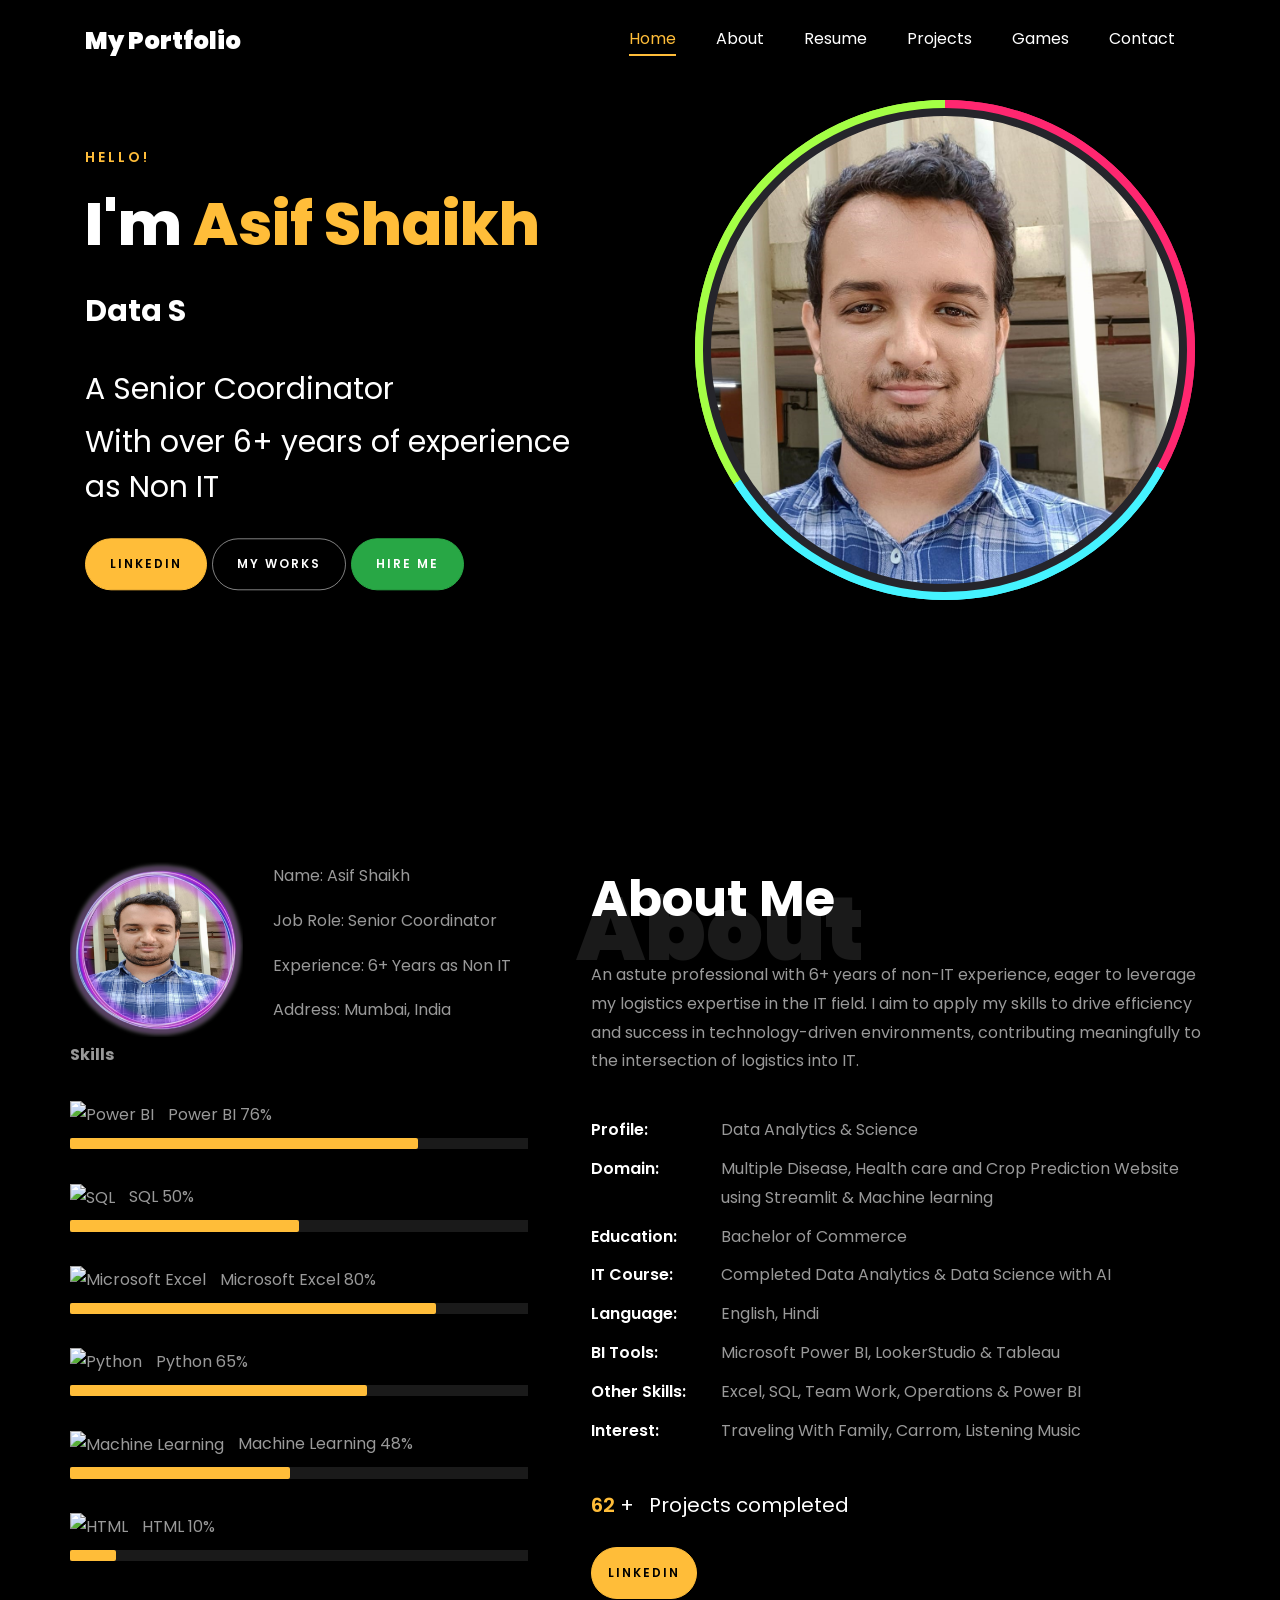
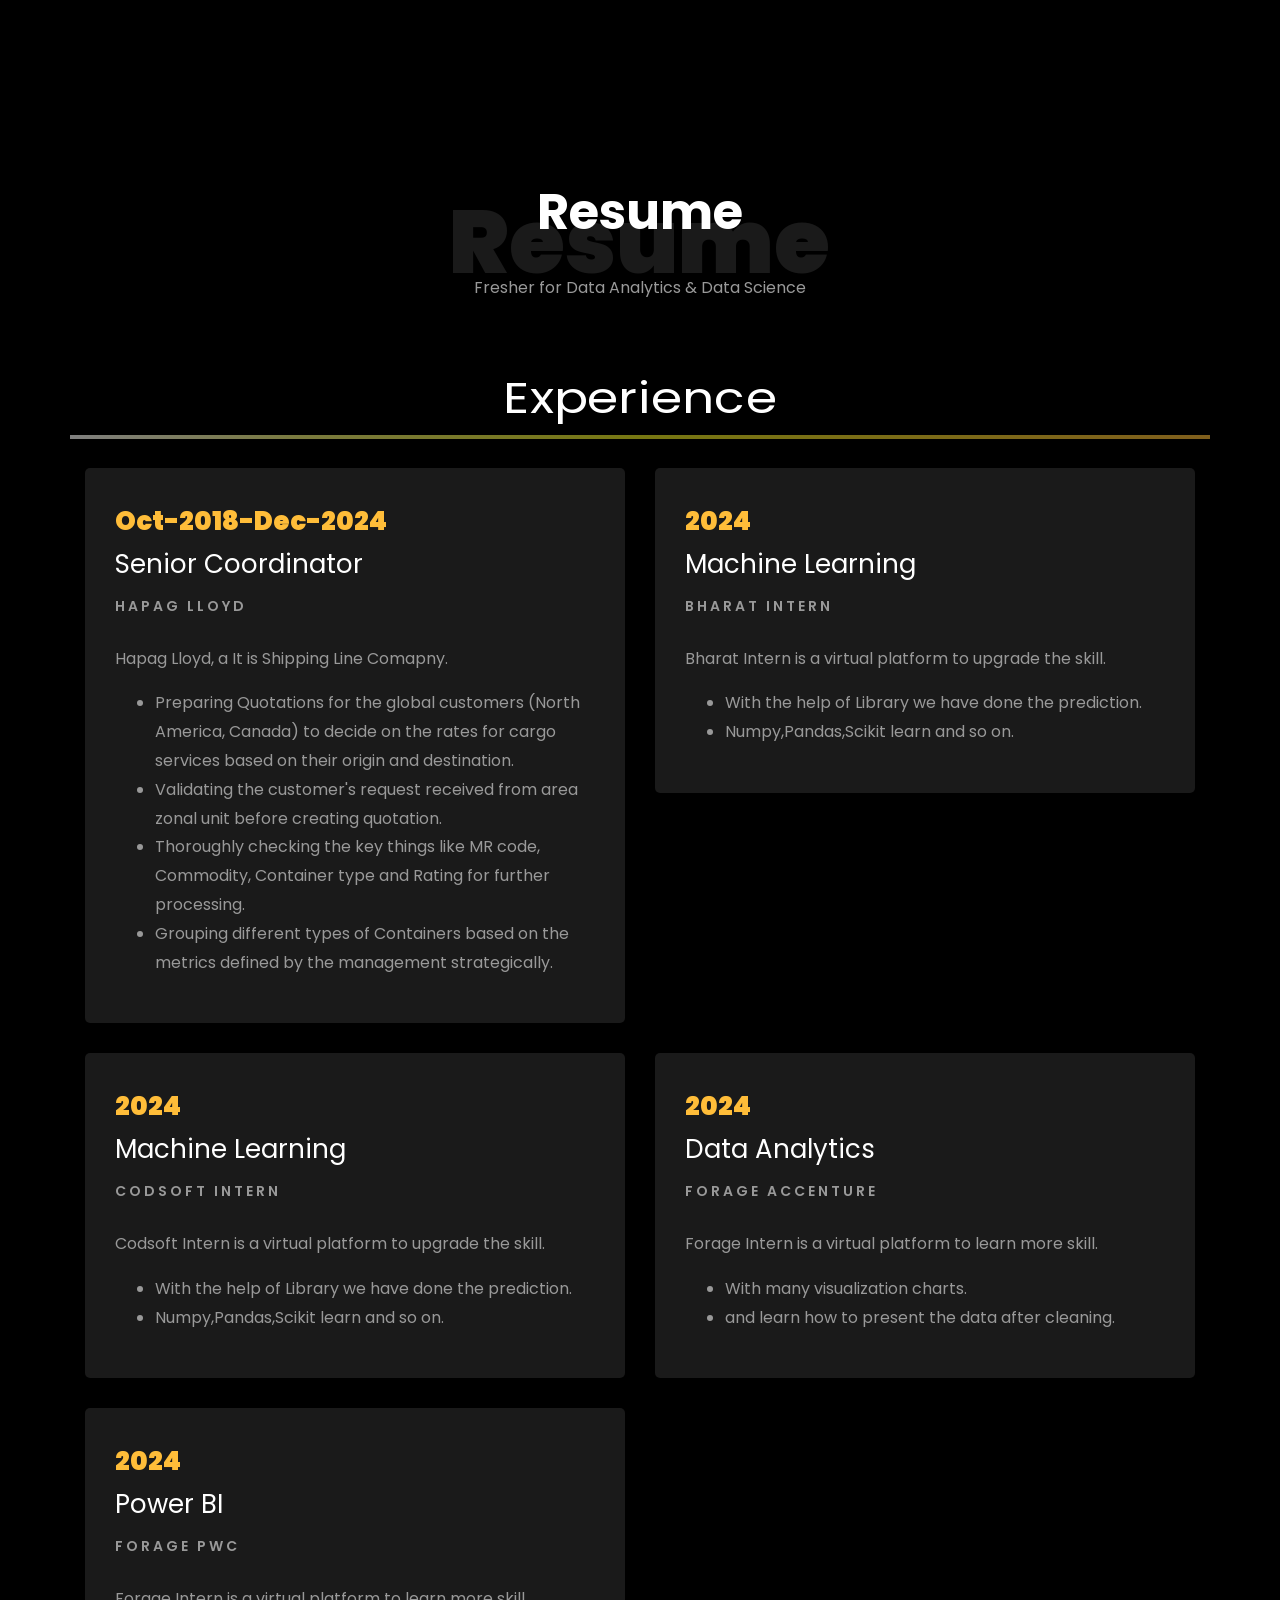
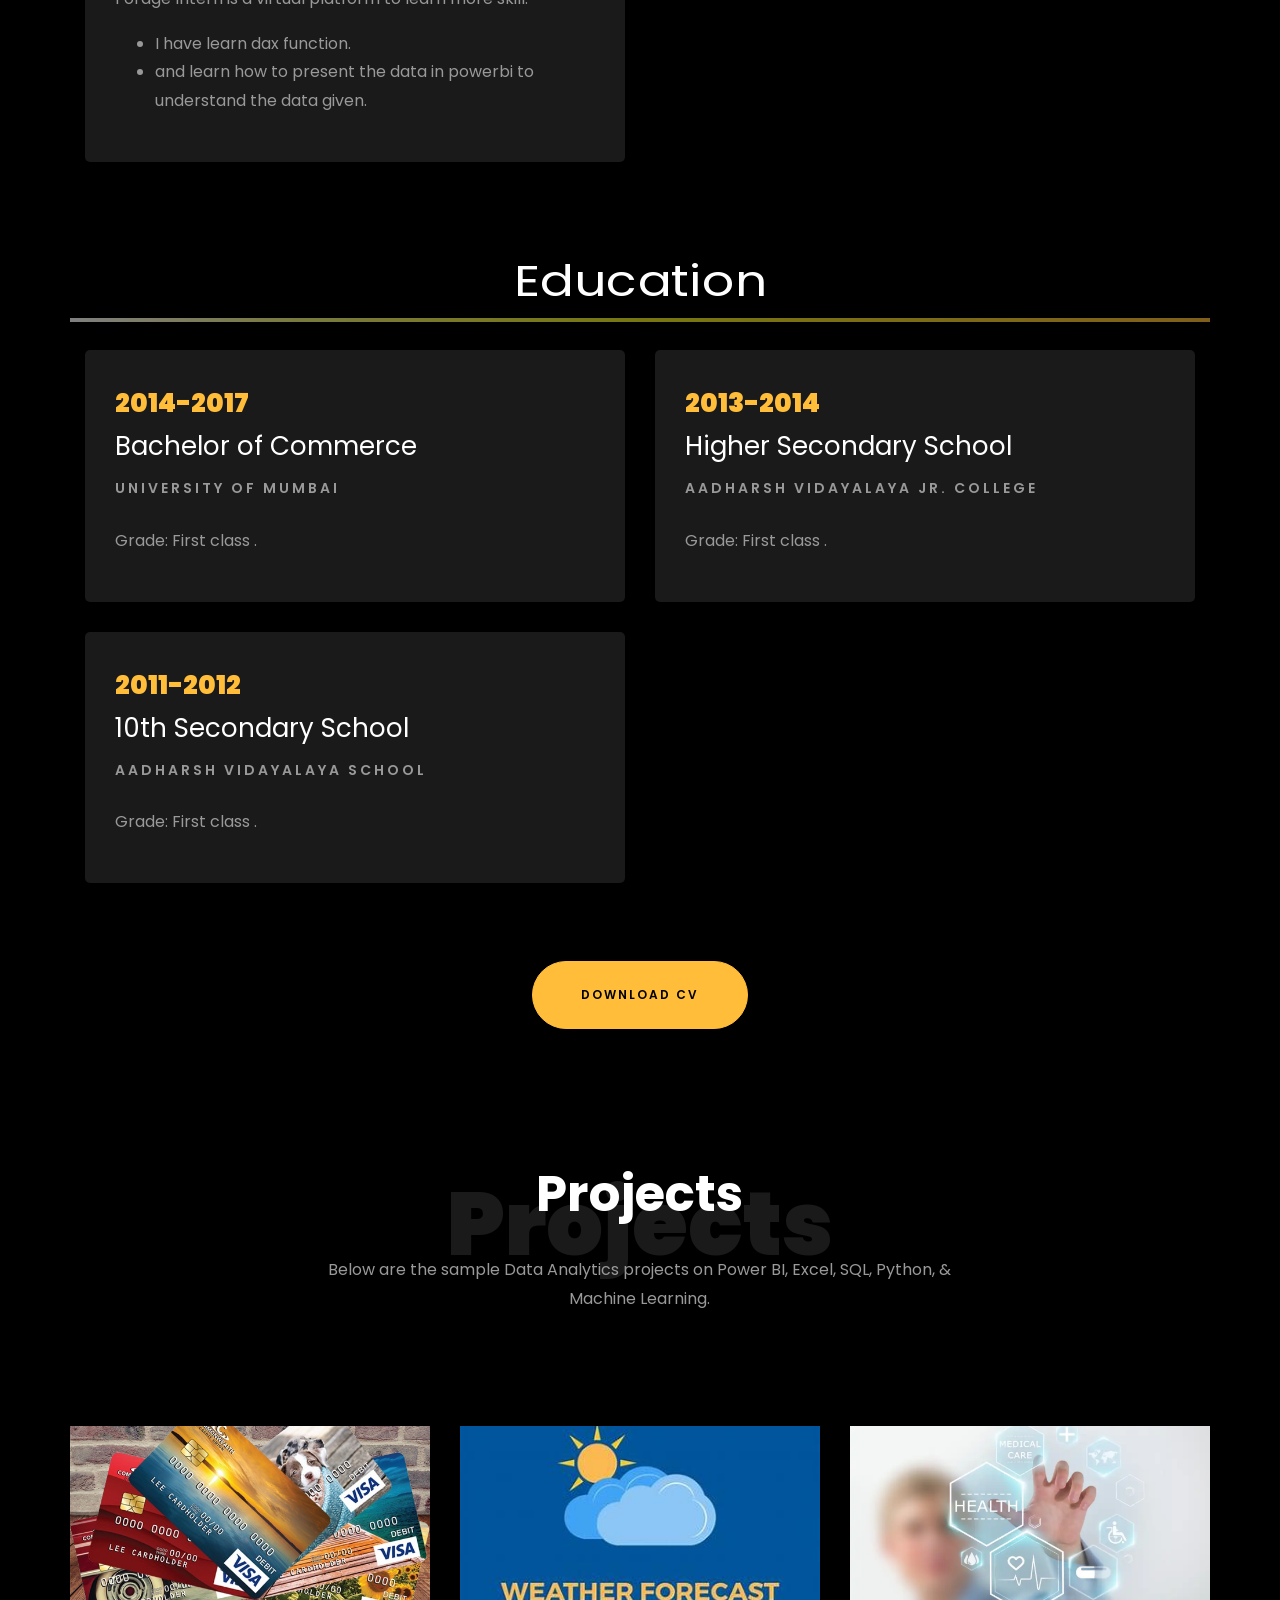
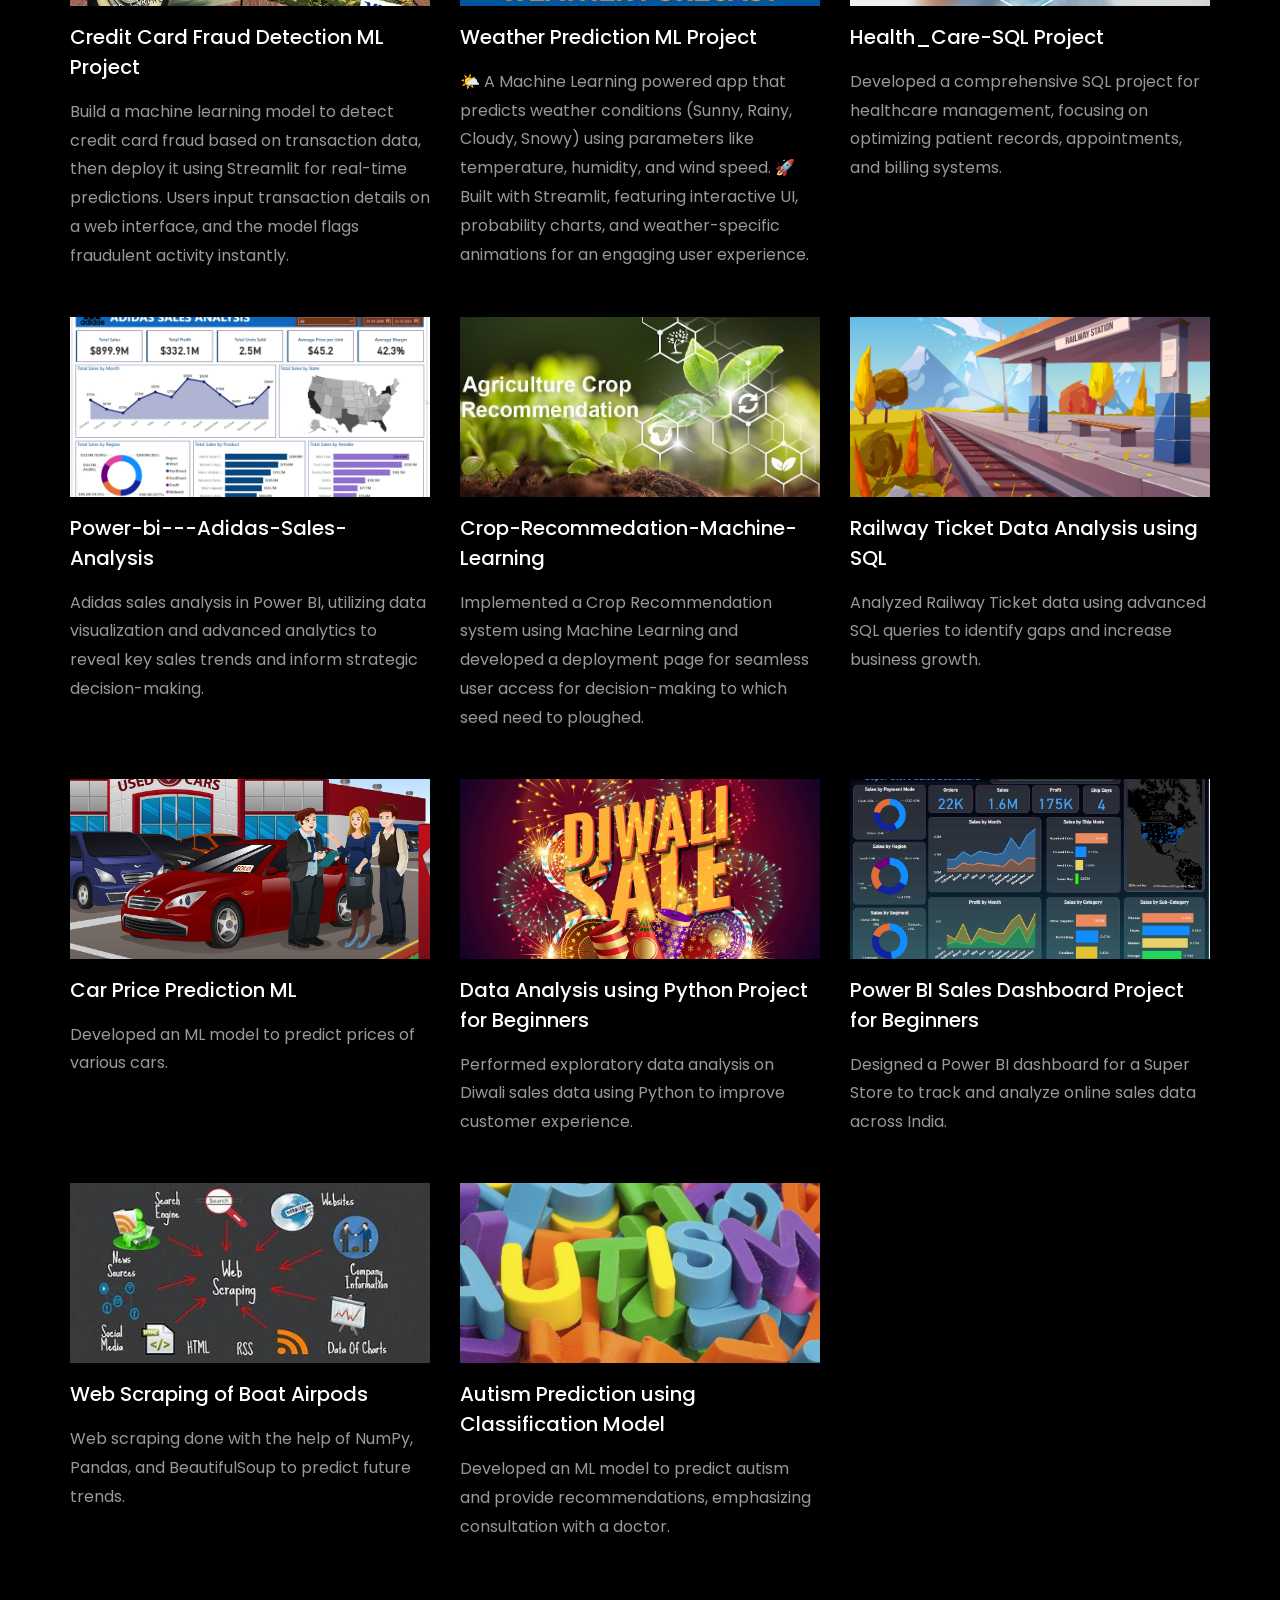
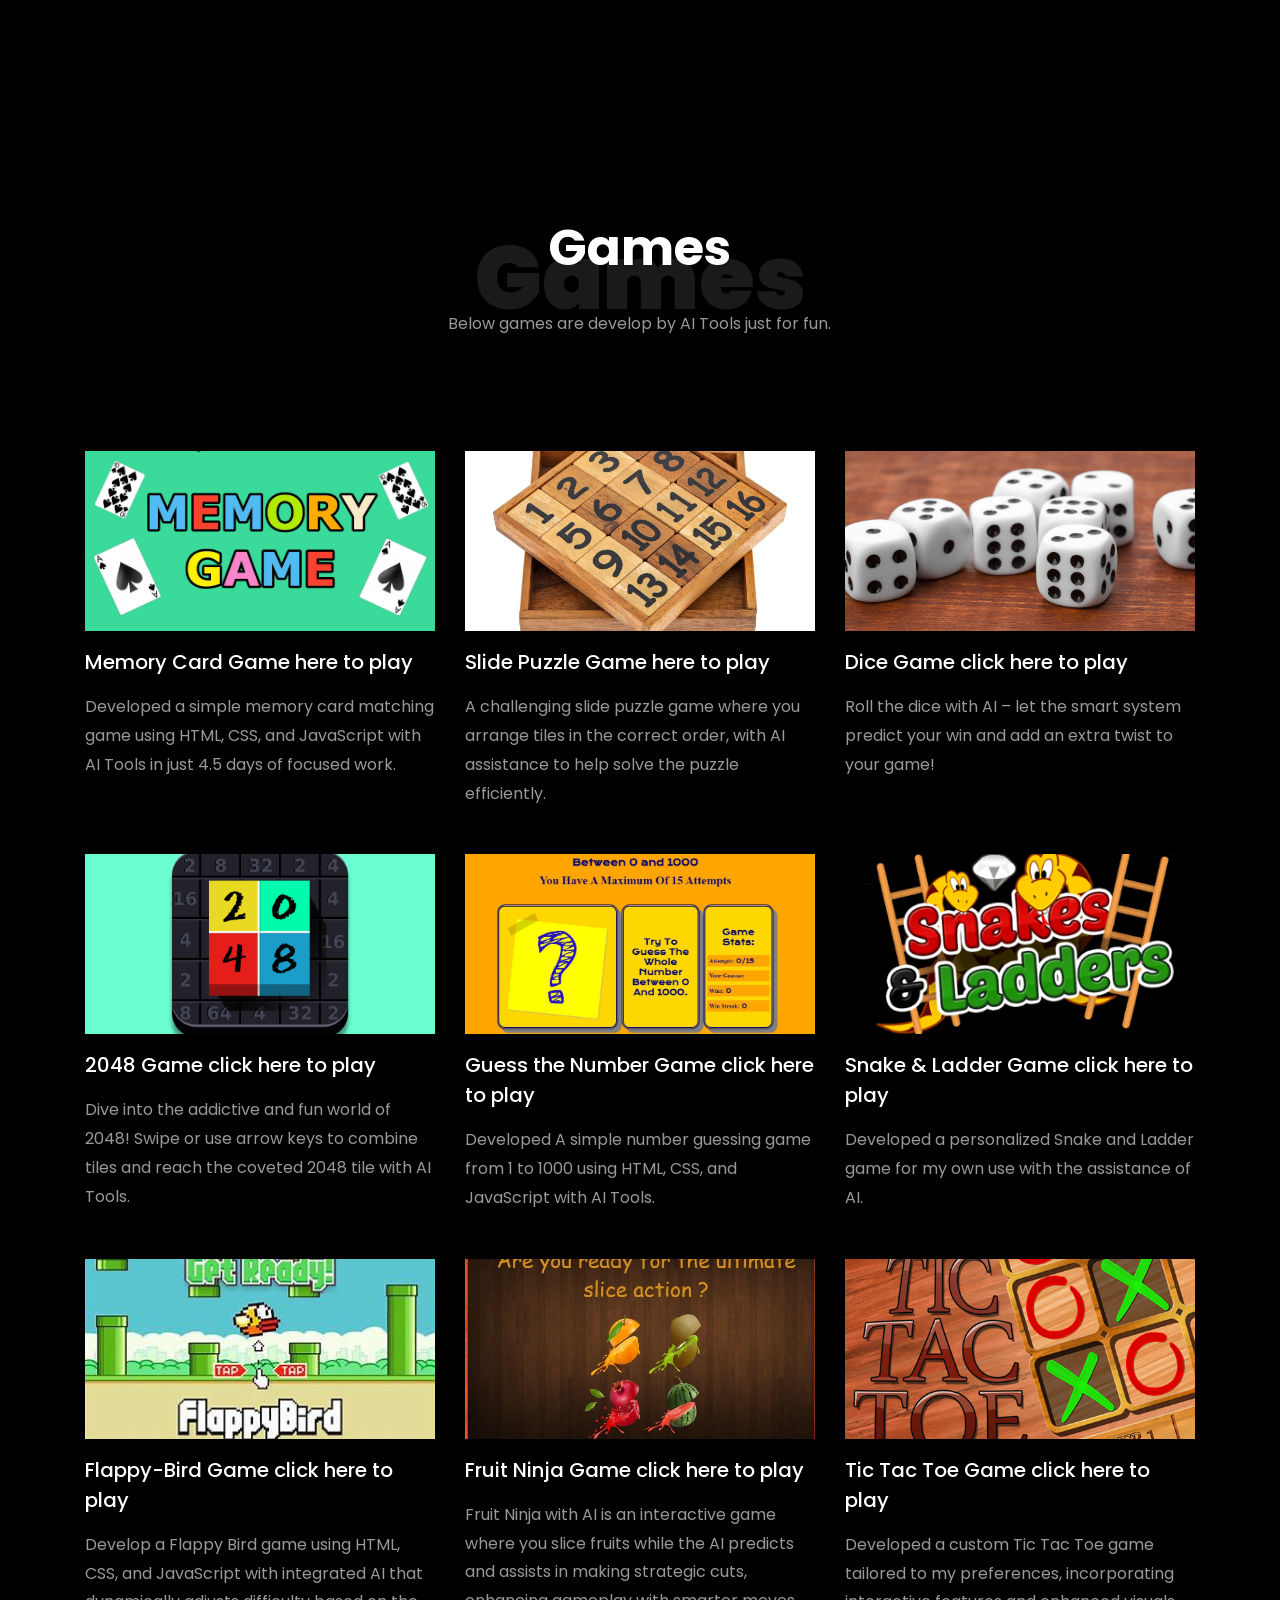
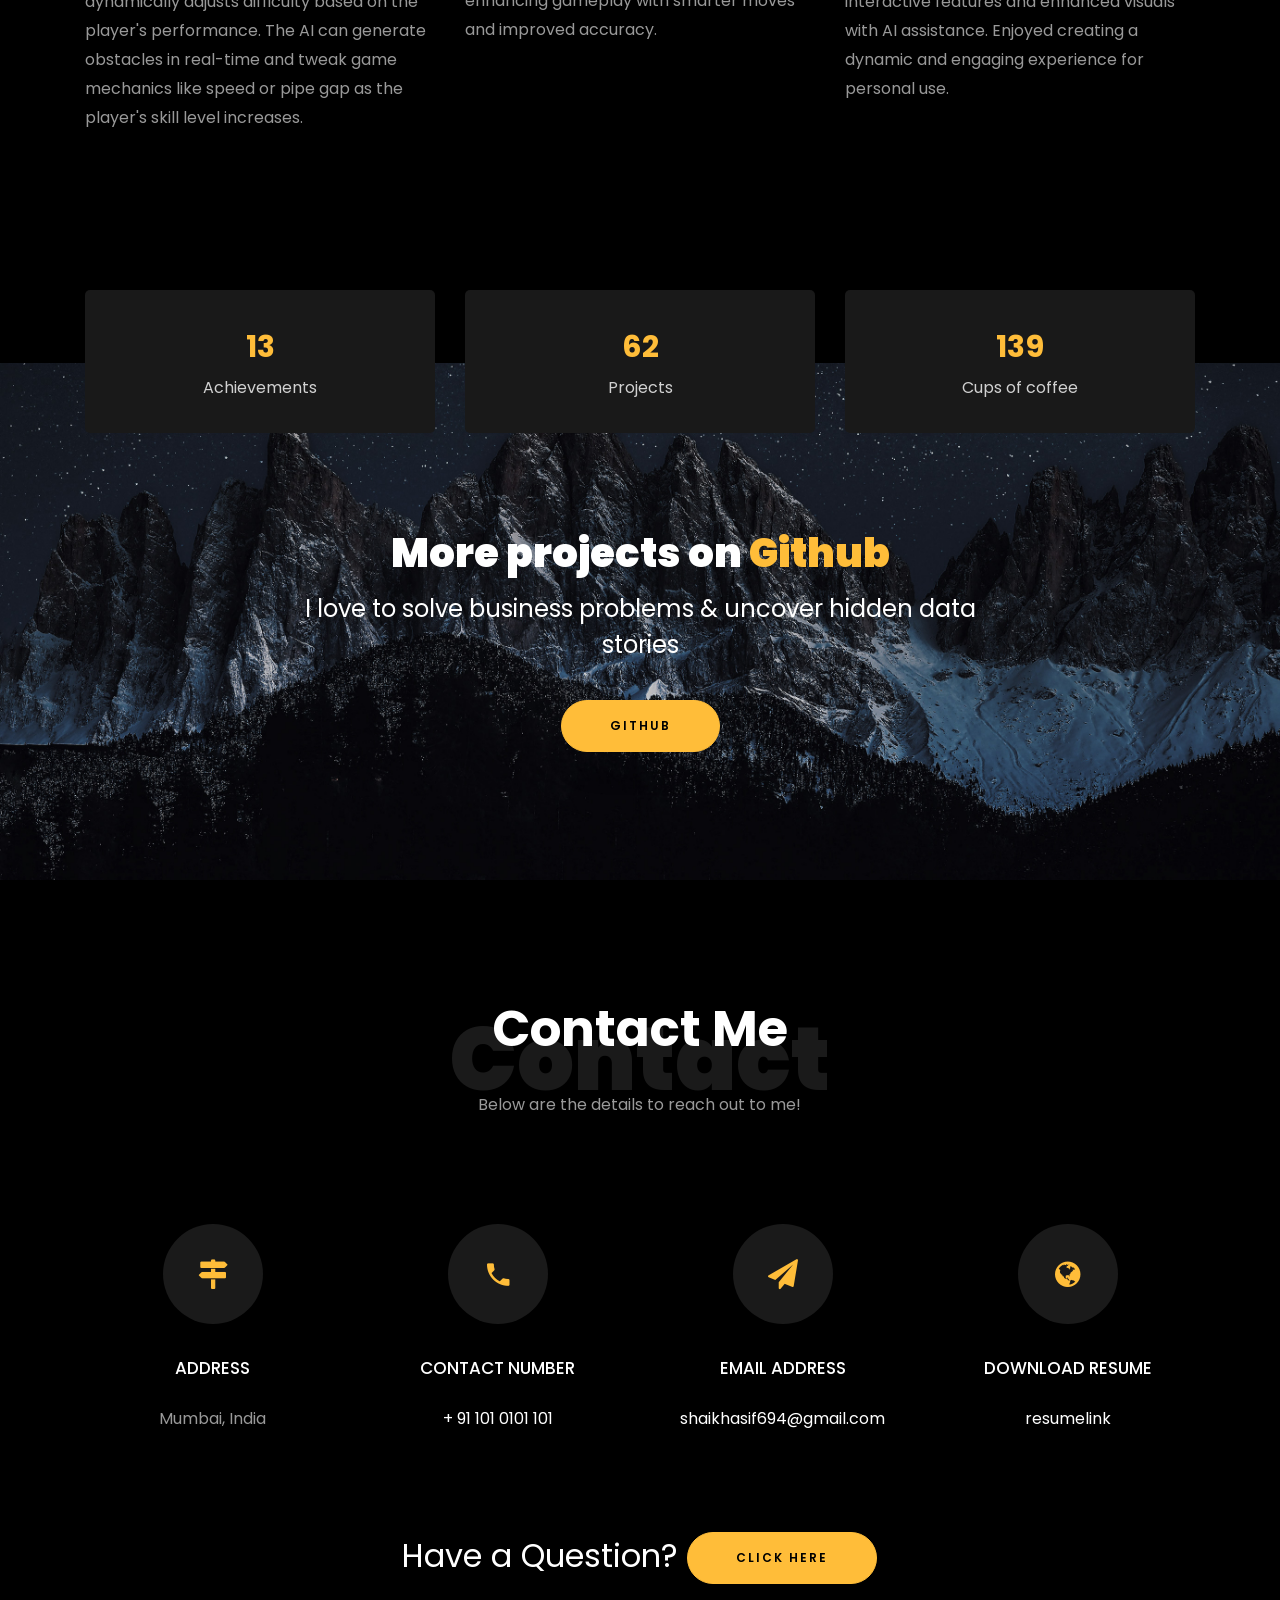
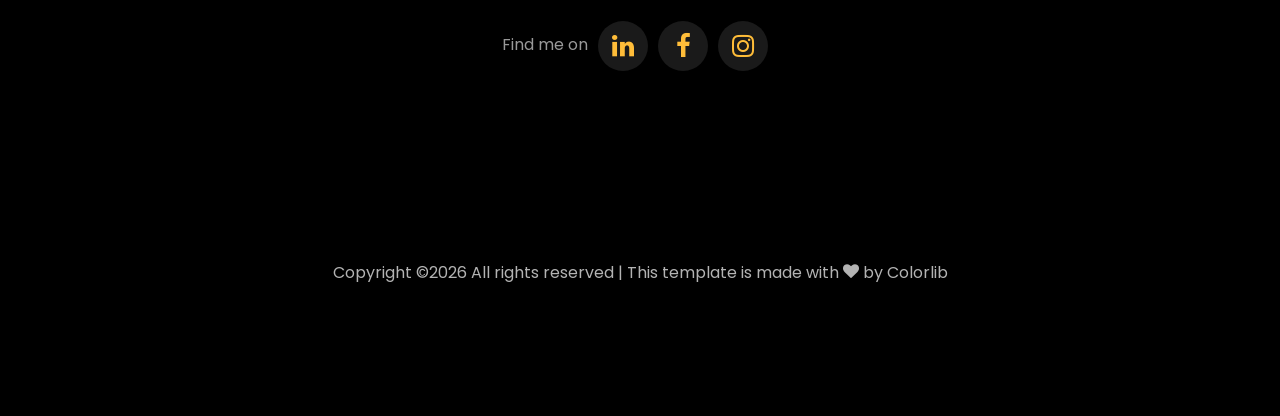
==== index.html @ 4035f8f9 "Update index.html" ====
<!DOCTYPE html>
<html lang="en">
  <head>
    <title>Asif Shaikh Portfolio</title>
    <meta charset="utf-8">
	<meta http-equiv="X-UA-Compatible" content="IE=edge">
    <meta name="viewport" content="width=device-width, initial-scale=1, shrink-to-fit=no">
    
    <link href="https://fonts.googleapis.com/css?family=Poppins:100,200,300,400,500,600,700,800,900" rel="stylesheet">

    <link rel="stylesheet" href="css/open-iconic-bootstrap.min.css">
    <link rel="stylesheet" href="css/animate.css">
    
    <link rel="stylesheet" href="css/owl.carousel.min.css">
    <link rel="stylesheet" href="css/owl.theme.default.min.css">
    <link rel="stylesheet" href="css/magnific-popup.css">

    <link rel="stylesheet" href="css/aos.css">

    <link rel="stylesheet" href="css/ionicons.min.css">
    
    <link rel="stylesheet" href="css/flaticon.css">
    <link rel="stylesheet" href="css/icomoon.css">
    <link rel="stylesheet" href="css/style.css">



<style>

/*======================================
//--//-->   ABOUT
======================================*/

.about-mf .box-shadow-full {
  padding-top: 4rem;
  padding-bottom: 4rem;
}

.about-mf .about-img {
  margin-bottom: 2rem;
}

.about-mf .about-img img {
  margin-left: 10px;
}


.skill-mf .progress {
  /* background-color: #cde1f8; */
  margin: .5rem 0 1.2rem 0;
  border-radius: 0;
  height: .7rem;
}

.skill-mf .progress .progress-bar {
  height: .7rem;
  background-color: #ffbd39;
}


/* Animation styles */
#typing-animation {
  position: relative;
  font-size: 30px;
  font-weight: bold;
  color: rgb(255, 255, 255);
  overflow: hidden;
  white-space: nowrap;
  animation: typing 3s steps(20, end) infinite;
}

#typing-animation:before {
  content: '';
  /* position: absolute; */
  top: 0;
  left: 0;
  width: 0;
  height: 100%;
  background-color: #ccc;
  animation: typing-cursor 0.5s ease-in-out infinite;
}


@keyframes typing {
  from {
    width: 0;
  }
  to {
    width: 100%;
  }
}

@keyframes typing-cursor {
  from {
    width: 5px;
  }
  to {
    width: 0;
  }
}

/* Adjust image size */
.one-third {
  height: 80px; /* Adjust this height as needed */
  background-size: contain;
  background-repeat: no-repeat;
  background-position: top center; /* Position the image towards the top center */
}

/* project image zoom effect */

.zoom-effect {
  overflow: hidden;
  transition: transform 0.3s ease-out;
}

.zoom-effect:hover {
  transform: scale(1.1);
}

.btn-secondary {
  background-color: #f39c12; /* Example color */
  color: #fff;
  border: 1px solid #e67e22; /* Example border color */
}

.btn-secondary:hover {
  background-color: #e67e22;
  color: #fff;
  border-color: #d35400;
}
.skill-item {
    display: flex;
    align-items: center;
    margin-bottom: 15px;
}

.skill-logo {
    width: 40px; /* Adjust size as needed */
    height: auto;
    margin-right: 10px; /* Space between logo and text */
}
.boxes {
    position: relative;
    width: 500px;
    height: 500px;
    background: repeating-conic-gradient(
        from var(--a),
        #ff2770 0%,   /* Neon Pink */
        #ff2770 33%,
        #45f3ff 33%,  /* Neon Blue */
        #45f3ff 66%,
        #a4ff45 66%,  /* Neon Green */
        #a4ff45 100%
    );
    animation: animate 4s linear infinite, glow 2s ease-in-out infinite alternate;
    border-radius: 50%; /* Make it circular */
    transition: transform 0.3s;
    margin-bottom: 100px; /* You can reduce this value */
    transform: translateY(-50px); /* Adjust the vertical position */
}

@keyframes animate {
    0% {
        --a: 0deg;
    }
    100% {
        --a: 360deg;
    }
}
  
@keyframes glow {
    0% {
        box-shadow: 0 0 60px #ff2770, /* Larger Neon Pink glow */
                    0 0 80px #45f3ff, /* Larger Neon Blue glow */
                    0 0 100px #ff45f0; /* Larger Neon Green glow */
    }
    100% {
        box-shadow: 0 0 80px #ff2770, /* Even Larger Neon Pink glow */
                    0 0 100px #45f3ff, /* Even Larger Neon Blue glow */
                    0 0 120px #f345ff; /* Even Larger Neon Green glow */
    }
}
@property --a {
    syntax: '<angle>';
    inherits: false;
    initial-value: 0deg;
}

@property --b {
    syntax: '<length>';
    inherits: false;
    initial-value: 10px;
}


.boxes:hover {
    transform: scale(1.05); /* Slightly scale up on hover */
    box-shadow: 0 0 120px #ff2770, /* Glowing stronger on hover */
                0 0 140px #45f3ff,
                0 0 160px #a4ff45;
}

.boxes::before {
    content: '';
    position: absolute;
    width: 100%;
    height: 100%;
    background: repeating-conic-gradient(
        from var(--a),
        #ff2770 0%,   /* Neon Pink */
        #ff2770 33%,
        #45f3ff 33%,  /* Neon Blue */
        #45f3ff 66%,
        #a4ff45 66%,  /* Neon Green */
        #a4ff45 100%
    );
    animation: animate 4s linear infinite;
    animation-delay: -1s;
    border-radius: 50%; /* Make it circular */
}
  
.boxes::after {
    content: '';
    position: absolute;
    inset: 8px;
    background: #2d2d39;
    border-radius: 50%; /* Make it circular */
    border: 8px solid #25252b;

    /* Adding the image */
    background-image: url('images/my1.jpg');
    background-size: cover; /* Ensures the image covers the entire area */
    background-position: center; /* Center the image */
    
    /* Adding an inner glow */
    box-shadow: inset 0 0 30px #ff2770, Neon Pink inner glow
                inset 0 0 40px #45f3ff, /* Neon Blue inner glow */
                inset 0 0 50px #a4ff45; /* Neon Green inner glow */
}



</style>


  </head>
  <body data-spy="scroll" data-target=".site-navbar-target" data-offset="300">
	  
	  
    <nav class="navbar navbar-expand-lg navbar-dark ftco_navbar ftco-navbar-light site-navbar-target" id="ftco-navbar">
	    <div class="container">
	      <a class="navbar-brand" href="index.html">My Portfolio</a>
	      <button class="navbar-toggler js-fh5co-nav-toggle fh5co-nav-toggle" type="button" data-toggle="collapse" data-target="#ftco-nav" aria-controls="ftco-nav" aria-expanded="false" aria-label="Toggle navigation">
	        <span class="oi oi-menu"></span> Menu
	      </button>

	      <div class="collapse navbar-collapse" id="ftco-nav">
	        <ul class="navbar-nav nav ml-auto">
	          <li class="nav-item"><a href="#home-section" class="nav-link"><span>Home</span></a></li>
	          <li class="nav-item"><a href="#about-section" class="nav-link"><span>About</span></a></li>
	          <li class="nav-item"><a href="#resume-section" class="nav-link"><span>Resume</span></a></li>
	          <li class="nav-item"><a href="#project-section" class="nav-link"><span>Projects</span></a></li>
			  <li class="nav-item"><a href="#games-section" class="nav-link"><span>Games</span></a></li>
	          <li class="nav-item"><a href="#contact-section" class="nav-link"><span>Contact</span></a></li>
	        </ul>
	      </div>
	    </div>
	  </nav>
	  <section id="home-section" class="hero">
		  <div class="home-slider  owl-carousel">
	       <div class="slider-item ">
	      	<div class="overlay"></div>
	         <div class="container">
	          <div class="row d-md-flex no-gutters slider-text align-items-end justify-content-end" data-scrollax-parent="true">
				<div class="boxes"></div>
	          	<!-- <div class="one-third js-fullheight order-md-last img" style="background-image:url(images/Picture31.png);">
	          	 <div class="overlay"></div>
	          	</div> -->
		          <div class="one-forth d-flex  align-items-center ftco-animate" data-scrollax=" properties: { translateY: '80%' }">
		          	<div class="text">
		          		<span class="subheading">Hello!</span>
			            <h1 class="mb-4 mt-3">I'm <span>Asif Shaikh</span></h1>

						<!-- Element to contain animated typing -->
						<span id="typing-animation"></span>

						<script>

						// Initialize the typing animation
						const typingAnimationElement = document.getElementById('typing-animation');

						// Create an array of typing text
						const typingTexts = [
						'Fresher ',
						'Data Analytics  ',
						'Data Science   ',
						];

						// Create a function to display the typing animation for a given text
						function playTypingAnimation(text) {
						// Loop through each character and add it to the element
						for (let i = 0; i < text.length; i++) {
							setTimeout(() => {
							typingAnimationElement.textContent += text[i];
							}, i * 200); // Increase the delay to slow down the typing animation
						}

						// Once the animation is complete, reset the text and start over
						setTimeout(() => {
							typingAnimationElement.textContent = '';
							playTypingAnimation(typingTexts[(typingTexts.indexOf(text) + 1) % typingTexts.length]);
						}, text.length * 200);
						}

						// Start the typing animation loop
						playTypingAnimation(typingTexts[0]);

						</script>

						<br>
						<br>
			            <h2>A Senior Coordinator</h2>
						<h2 class="d-flex" style="margin-bottom: 0">With over 6+ years of experience as Non IT</h2>
						<br>
			            <p><a href="https://www.linkedin.com/in/asif-shaikh1301/" class="btn btn-primary py-3 px-4">linkedin</a> 
							<a href="https://github.com/AAS786" class="btn btn-white btn-outline-white py-3 px-4">My works</a>
							<a href="#" class="btn btn-success py-3 px-4" onclick="toggleContactInfo()">Hire Me</a></p>
		            </div>
		          </div>
	        	</div>
	        </div>
	      </div>
		</div>
    </section>

    <section class="ftco-about img ftco-section ftco-no-pb" id="about-section">
    	<div class="container">
			<div class="row">
				<div class="row d-flex align-items-stretch">
				<!-- <div class="row d-flex"> -->
					<div class="col-md-6 col-lg-5 d-flex">
						<div class="img-about img d-flex align-items-stretch">
							<div class="overlay">
								<div class="row">
									<div class="col-sm-6 col-md-5">
									  <div class="about-img">
										<img src="images/Picture313.png" class="img-fluid rounded b-shadow-a" alt="">
									  </div>
									</div>
									<!-- Details next to profile image -->
									<div class="col-sm-6 col-md-7">
									  <div class="about-info">
										<p><span class="title-s">Name: </span> <span>Asif Shaikh</span></p>
										<p><span class="title-s">Job Role: </span> <span>Senior Coordinator</span></p>
										<p><span class="title-s">Experience: </span> <span>6+ Years as Non IT </span></p>
										<p><span class="title-s">Address: </span> <span>Mumbai, India</span></p>
									  </div>
									</div>
								  </div>

								<div class="skill-mf">
									<p class="title-s"><b>Skills</b></p>
									<div class="skill-item"></div>
									<img src="https://i.postimg.cc/wBtSynZj/icons8-power-bi-96.png" alt="Power BI" class="skill-logo" />
									<span>Power BI</span> <span class="pull-right">76%</span>
									<div class="progress">
										<div class="progress-bar" role="progressbar" style="width: 76%;" aria-valuenow="95" aria-valuemin="0"
											aria-valuemax="100"></div>
									</div>
									
									<div class="skill-item"></div>
									<img src="https://i.postimg.cc/8P48qRLN/icons8-mysql-96.png" alt="SQL" class="skill-logo" />
									<span>SQL</span> <span class="pull-right">50%</span>
									<div class="progress">
										<div class="progress-bar" role="progressbar" style="width: 50%" aria-valuenow="85" aria-valuemin="0"
											aria-valuemax="100"></div>
									</div>
									
									<div class="skill-item"></div>
									<img src="https://i.postimg.cc/vZ2JmGPK/icons8-excel-96.png" alt="Microsoft Excel" class="skill-logo" />
									<span>Microsoft Excel</span> <span class="pull-right">80%</span>
									<div class="progress">
										<div class="progress-bar" role="progressbar" style="width: 80%" aria-valuenow="90" aria-valuemin="0"
											aria-valuemax="100"></div>
									</div>
									<div class="skill-item"></div>
									<img src="https://i.postimg.cc/HnCDC3Ss/icons8-python-96.png" alt="Python" class="skill-logo" />
									<span>Python </span> <span class="pull-right">65%</span>
									<div class="progress">
										<div class="progress-bar" role="progressbar" style="width: 65%" aria-valuenow="85" aria-valuemin="0"
											aria-valuemax="100"></div>
									</div>
									<div class="skill-item"></div>
									<img src="https://i.postimg.cc/2S5pm1xv/icons8-machine-learning-96.png" alt="Machine Learning" class="skill-logo" />
									<span>Machine Learning</span> <span class="pull-right">48%</span>
									<div class="progress">
										<div class="progress-bar" role="progressbar" style="width: 48%" aria-valuenow="80" aria-valuemin="0"
											aria-valuemax="100"></div>
									</div>
									<div class="skill-item"></div>
									<img src="https://i.postimg.cc/hjT6MTSF/icons8-html-96.png" alt="HTML" class="skill-logo" />
									<span>HTML</span> <span class="pull-right">10%</span>
									<div class="progress">
										<div class="progress-bar" role="progressbar" style="width: 10%" aria-valuenow="80" aria-valuemin="0"
											aria-valuemax="100"></div>
									</div>
								</div>
							</div>
						</div>
					</div>
					
					<div class="col-md-6 col-lg-7 pl-lg-5 pb-5">
						<div class="row justify-content-start pb-3">
							<div class="col-md-12 heading-section ftco-animate">
								
								<h1 class="big">About</h1>
								<h2 class="mb-4">About Me</h2>
								
								<p>An astute professional with 6+ years of non-IT experience, 
                  eager to leverage my logistics expertise in the IT field. 
                  I aim to apply my skills to drive efficiency and success in technology-driven environments, 
                  contributing meaningfully to the intersection of logistics into IT.</p>
								<ul class="about-info mt-4 px-md-0 px-2">
									<li class="d-flex"><span>Profile:</span> <span>Data Analytics &amp; Science </span></li>
									<li class="d-flex"><span>Domain:</span> <span>Multiple Disease, Health care and Crop Prediction Website using Streamlit &amp; Machine learning</span></li>
									<li class="d-flex"><span>Education:</span> <span>Bachelor of Commerce</span></li>
									<li class="d-flex"><span>IT Course:</span> <span> Completed Data Analytics & Data Science with AI </span></li>
									<li class="d-flex"><span>Language:</span> <span>English, Hindi</span></li>
									<li class="d-flex"><span>BI Tools:</span> <span>Microsoft Power BI, LookerStudio &amp; Tableau</span></li>
									<li class="d-flex"><span>Other Skills:</span> <span>  Excel, SQL, Team Work, Operations &amp; Power BI </span></li>
									<li class="d-flex"><span>Interest:</span> <span>Traveling With Family, Carrom, Listening Music</span></li>
									
								</ul>
							</div>
						</div>


						<div class="counter-wrap ftco-animate d-flex mt-md-3">
							<div class="text">
								<p class="mb-4">
									<span class="number" data-number="90">0</span> <span>+</span>
									<span>&nbsp; Projects completed</span>
								</p>
								<p><a href="https://www.linkedin.com/in/asif-shaikh1301/" class="btn btn-primary py-3 px-3">LinkedIn</a></p>
							</div>
						</div>
					</div>
				</div>
			</div>
		</div>
    </section>

    <section class="ftco-section ftco-no-pb" id="resume-section">
    	<div class="container">
    		<div class="row justify-content-center pb-5">
          <div class="col-md-10 heading-section text-center ftco-animate">
          	<h1 class="big big-2">Resume</h1>
            <h2 class="mb-4">Resume</h2>
            <p>Fresher for Data Analytics & Data Science </p>
          </div>
        </div>

		<div class="row">
			<h1 class="big-4">Experience</h1>
			<div class="underline"></div>
		</div>
		<br>
		
		<div class="row">
				<div class="col-md-6">
					<div class="resume-wrap ftco-animate">
						<span class="date">Oct-2018-Dec-2024</span>
						<h2>Senior Coordinator </h2>
						<span class="position">Hapag lloyd</span>
						<p class="mt-4">Hapag Lloyd, a It is Shipping Line Comapny. 
							<ul>
								<li>Preparing Quotations for the global customers (North  America, Canada) to decide on
									the rates for cargo services  based on their origin and destination.</li>
								<li>Validating the customer's request received from area zonal  unit before creating
									quotation.  </li>
								<li>Thoroughly checking the key things like MR code,  Commodity, Container type and
									Rating for further  processing.</li>
								<li>Grouping different types of Containers based on the metrics  defined by the
									management strategically.</li>
							</ul>
						</p>
					</div>

				</div>

				<div class="col-md-6">
					<div class="resume-wrap ftco-animate">
						<span class="date">2024</span>
						<h2>Machine Learning</h2>
						<span class="position">Bharat Intern</span>
						<p class="mt-4">Bharat Intern is a virtual platform to upgrade the skill. 
							<ul>
								<li>With the help of Library we have done the prediction.</li>
								<li>Numpy,Pandas,Scikit learn and so on.</li>
								
							</ul>
						</p>
					</div>

				</div>

				<div class="col-md-6">
					<div class="resume-wrap ftco-animate">
						<span class="date">2024</span>
						<h2>Machine Learning</h2>
						<span class="position">Codsoft Intern</span>
						<p class="mt-4">Codsoft Intern is a virtual platform to upgrade the skill. 
							<ul>
								<li>With the help of Library we have done the prediction.</li>
								<li>Numpy,Pandas,Scikit learn and so on.</li>
								
							</ul>
						</p>
					</div>

				</div>

				<div class="col-md-6">
					<div class="resume-wrap ftco-animate">
						<span class="date">2024</span>
						<h2>Data Analytics</h2>
						<span class="position">Forage Accenture</span>
						<p class="mt-4">Forage Intern is a virtual platform to learn more skill. 
							<ul>
								<li>With many visualization charts.</li>
								<li>and learn how to present the data after cleaning.</li>
								
							</ul>
						</p>
					</div>

				</div>

				<div class="col-md-6">
					<div class="resume-wrap ftco-animate">
						<span class="date">2024</span>
						<h2>Power BI</h2>
						<span class="position">Forage PWC</span>
						<p class="mt-4">Forage Intern is a virtual platform to learn more skill. 
							<ul>
								<li>I have learn dax function.</li>
								<li>and learn how to present the data in powerbi to understand the data given.</li>
								
							</ul>
						</p>
					</div>

				</div>
			</div>

		<br>
		<br>

		<div class="row">
			<h1 class="big-4">Education</h1>
			<div class="underline"></div>
		</div>
		<br>
		
			<div class="row">
    			<div class="col-md-6">
    				<div class="resume-wrap ftco-animate">
    					<span class="date">2014-2017</span>
    					<h2>Bachelor of Commerce</h2>
    					<span class="position">University of Mumbai</span>
    					<p class="mt-4">Grade: First class .</p>
    				</div>
    			</div>

    			<div class="col-md-6">
    				<div class="resume-wrap ftco-animate">
    					<span class="date">2013-2014</span>
    					<h2>Higher Secondary School</h2>
    					<span class="position">Aadharsh Vidayalaya Jr. College</span>
    					<p class="mt-4">Grade: First class .</p>
    				</div>
				</div>

				<div class="col-md-6">
    				<div class="resume-wrap ftco-animate">
    					<span class="date">2011-2012</span>
    					<h2> 10th Secondary School</h2>
    					<span class="position">Aadharsh Vidayalaya School</span>
    					<p class="mt-4">Grade: First class .</p>
    				</div>
				</div>
    		</div>

    		<div class="row justify-content-center mt-5">
    			<div class="col-md-6 text-center ftco-animate">
    				<p><a href="https://docs.google.com/document/d/1lVEiQUGDfipu9gLTOPUn086HKjOBPBKC/edit" class="btn btn-primary py-4 px-5">Download CV</a></p>
    			</div>
    		</div>
    	</div>
    </section>

    <section class="ftco-section" id="project-section">
		<div class="container">
			<div class="row justify-content-center mb-5 pb-5">
				<div class="col-md-7 heading-section text-center ftco-animate">
					<h1 class="big big-2">Projects</h1>
					<h2 class="mb-4">Projects</h2>
					<p>Below are the sample Data Analytics projects on Power BI, Excel, SQL, Python, & Machine Learning.</p>
				</div>
			</div>
			<!-- <h3 class="mb-4"><b><u>Game Developed (Fun)</u></b></h3>

			<p><b>Below game are develop by AI Tools just for fun.</b></p> -->

			<div class="row">
				<!-- Example for one project
				<div class="col-md-4 d-flex ftco-animate">
					<div class="blog-entry">
						<a href="https://github.com/AAS786/2048-Games/blob/main/index.html" class="block-20 zoom-effect" style="background-image: url('images/2048);">
						</a>
						<div class="text mt-3">
							<h3 class="heading"><a href="https://aas786.github.io/2048-Games/">2048 Game click here to play</a></h3>
							<p>Dive into the addictive and fun world of 2048! Swipe or use arrow keys to combine tiles and reach the coveted 2048 tile with AI Tools.</p>
						</div>
					</div>
				</div>
				<div class="col-md-4 d-flex ftco-animate">
					<div class="blog-entry">
						<a href="https://github.com/AAS786/Number-Guessing-Game" class="block-20 zoom-effect" style="background-image: url('images/guess.jpg');">
						</a>
						<div class="text mt-3">
							<h3 class="heading"><a href="https://aas786.github.io/Number-Guessing-Game/">Guess the Number Game click here to play</a></h3>
							<p>Developed A simple number guessing game from 1 to 1000 using HTML, CSS, and JavaScript with AI Tools.</p>
						</div>
					</div>
				</div>
				<div class="col-md-4 d-flex ftco-animate">
					<div class="blog-entry">
						<a href="https://github.com/AAS786/Snake-and-ladder-game/blob/main/calculator.py" class="block-20 zoom-effect" style="background-image: url('images/snake\ and\ lader.png');">
						</a>
						<div class="text mt-3">
							<h3 class="heading"><a href="https://snake-and-ladder-game.streamlit.app/">Snake & Ladder Game click here to play</a></h3>
							<p>Developed a personalized Snake and Ladder game for my own use with the assistance of AI.</p>
						</div>
					</div>
				</div>
			    <div class="col-md-4 d-flex ftco-animate">
				    <div class="blog-entry">
				        <a href="https://github.com/AAS786/Flappy-Birds-Game/blob/main/index.html" class="block-20 zoom-effect" style="background-image: url('images/preview.jpeg');">
				        </a>
				        <div class="text mt-3">
		                    <h3 class="heading"><a href="https://aas786.github.io/Flappy-Birds-Game/">Flappy-Bird Game click here to play</a></h3>
					        <p>Develop a Flappy Bird game using HTML, CSS, and JavaScript with integrated AI that dynamically adjusts difficulty based on the player's performance. The AI can generate obstacles in real-time and tweak game mechanics like speed or pipe gap as the player's skill level increases.</p>
				        </div>
				    </div>
			    </div>
				<div class="col-md-4 d-flex ftco-animate">
				    <div class="blog-entry">
				        <a href="https://github.com/AAS786/Tic-Tac-Toe-Game/blob/main/index.html" class="block-20 zoom-effect" style="background-image: url('images/tic\ tac\ toe\ game1.jpeg');">
				        </a>
				        <div class="text mt-3">
		                    <h3 class="heading"><a href="https://aas786.github.io/Tic-Tac-Toe-Game/">Tic Tac Toe Game click here to play</a></h3>
					        <p>Developed a custom Tic Tac Toe game tailored to my preferences, incorporating interactive features and enhanced visuals with AI assistance. Enjoyed creating a dynamic and engaging experience for personal use.</p>
				        </div>
				    </div>
			    </div>
		  </div> -->
		  
		  <div class="row">
			  <div class="col-md-4 d-flex ftco-animate">
			  <div class="blog-entry">
				<a href="https://github.com/AAS786/Credit-Card-Fraud-Detetion/blob/main/Credit-Card-Fraud.ipynb" class="block-20 zoom-effect" style="background-image: url('images/credit_card_PNG391.png');">
				</a>
				<div class="text mt-3">
	  
				  <h3 class="heading"><a href="https://credit-card-fraud-detetion.streamlit.app/">Credit Card Fraud Detection ML Project </a></h3>
				  <p>Build a machine learning model to detect credit card fraud based on transaction data, then deploy it using Streamlit for real-time predictions. Users input transaction details on a web interface, and the model flags fraudulent activity instantly.</p>
				</div>
			  </div>
			</div>
			<div class="col-md-4 d-flex ftco-animate">
			  <div class="blog-entry">
				<a href="https://github.com/AAS786/weather_forecast-using-ML" class="block-20 zoom-effect" style="background-image: url('images/weather2.jpeg');">
				</a>
				<div class="text mt-3">
	  
				  <h3 class="heading"><a href="https://weatherforecast-using-ml.streamlit.app/">Weather Prediction ML Project </a></h3>
				  <p>🌤️ A Machine Learning powered app that predicts weather conditions (Sunny, Rainy, Cloudy, Snowy) using parameters like temperature, humidity, and wind speed.
🚀 Built with Streamlit, featuring interactive UI, probability charts, and weather-specific animations for an engaging user experience.</p>
				</div>
			  </div>
			</div>  
			<div class="col-md-4 d-flex ftco-animate">
			  <div class="blog-entry">
				<a href="https://github.com/AAS786/MYSQL---Health_Care-Project" class="block-20 zoom-effect" style="background-image: url('images/health_care.png');">
				</a>
				<div class="text mt-3">
	  
				  <h3 class="heading"><a href="https://github.com/AAS786/MYSQL---Health_Care-Project">Health_Care-SQL Project </a></h3>
				  <p>Developed a comprehensive SQL project for healthcare management, focusing on optimizing patient records, appointments, and billing systems.</p>
				</div>
			  </div>
			</div>
			<div class="col-md-4 d-flex ftco-animate">
				<div class="blog-entry">
				  <a href="https://github.com/AAS786/Power-bi---Adidas-Sales-Analysis" class="block-20 zoom-effect" style="background-image: url('images/adidas-ss.png');">
				  </a>
				  <div class="text mt-3">
		
					<h3 class="heading"><a href="https://github.com/AAS786/Power-bi---Adidas-Sales-Analysis"> Power-bi---Adidas-Sales-Analysis</a></h3>
					<p>Adidas sales analysis in Power BI, utilizing data visualization and advanced analytics to reveal key sales trends and inform strategic decision-making.</p>
				  </div>
				</div>
			  </div>
			<div class="col-md-4 d-flex ftco-animate">
				<div class="blog-entry">
				  <a href="https://github.com/AAS786/Crop-Recommedation-Machine-Learning/blob/main/Crop%20Recommendation-Copy1.ipynb" class="block-20 zoom-effect" style="background-image: url('images/crop.jpg');">
				  </a>
				  <div class="text mt-3">
		
					<h3 class="heading"><a href="https://github.com/AAS786/Crop-Recommedation-Machine-Learning/blob/main/Crop%20Recommendation-Copy1.ipynb">Crop-Recommedation-Machine-Learning </a></h3>
					<p>Implemented a Crop Recommendation system using Machine Learning and developed a deployment page for seamless user access for decision-making to which seed need to ploughed.</p>
				  </div>
				</div>
			  </div>
			<div class="col-md-4 d-flex ftco-animate">
				<div class="blog-entry">
				  <a href="https://github.com/AAS786/SQL-Railway-Ticket-Database.sql" class="block-20 zoom-effect" style="background-image: url('images/trains.jpeg');">
				  </a>
				  <div class="text mt-3">
		
					<h3 class="heading"><a href="https://github.com/AAS786/SQL-Railway-Ticket-Database.sql">Railway Ticket Data Analysis using SQL</a></h3>
					<p>Analyzed Railway Ticket data using advanced SQL queries to identify gaps and increase business growth.</p>
				  </div>
				</div>
			  </div>
			<div class="col-md-4 d-flex ftco-animate">
			  <div class="blog-entry">
				<a href="https://github.com/AAS786/Car-Price-prediction-ML-Project/blob/main/Car_Price_Model.ipynb" class="block-20 zoom-effect" style="background-image: url('images/car predict.jpg');">
				</a>
				<div class="text mt-3">
	  
				  <h3 class="heading"><a href="https://github.com/AAS786/Car-Price-prediction-ML-Project/blob/main/Car_Price_Model.ipynb">Car Price Prediction ML</a></h3>
				  <p>Developed an ML model to predict prices of various cars.</p>
				</div>
			  </div>
			</div>
			<div class="col-md-4 d-flex ftco-animate">
			  <div class="blog-entry">
				<a href="https://github.com/AAS786/Diwali-Sales-Analysis-with-Python/blob/main/Diwali-Sales-Data-Analysis.ipynb" class="block-20 zoom-effect" style="background-image: url('images/proj_2.jpg');">
				</a>
				<div class="text mt-3">
	  
				  <h3 class="heading"><a href="https://github.com/AAS786/Diwali-Sales-Analysis-with-Python/blob/main/Diwali-Sales-Data-Analysis.ipynb">Data Analysis using Python Project for Beginners</a></h3>
				  <p>Performed exploratory data analysis on Diwali sales data using Python to improve customer experience.</p>
				</div>
			  </div>
			</div>
			<div class="col-md-4 d-flex ftco-animate">
			  <div class="blog-entry">
				<a href="https://github.com/AAS786/Power-BI---Super-Store-Sales-Dashboard/blob/main/Super%20Sales%20Dashboard.pbix" class="block-20 zoom-effect" style="background-image: url('images/ds1 (1).png');">
				</a>
				<div class="text mt-3">
	  
				  <h3 class="heading"><a href="https://github.com/AAS786/Power-BI---Super-Store-Sales-Dashboard/blob/main/Super%20Sales%20Dashboard.pbix">Power BI Sales Dashboard Project for Beginners</a></h3>
				  <p>Designed a Power BI dashboard for a Super Store to track and analyze online sales data across India.</p>
				</div>
			  </div>
			</div>
			<div class="col-md-4 d-flex ftco-animate">
			  <div class="blog-entry">
				<a href="https://github.com/AAS786/Boat--Web-Scrapping/blob/main/Airpods%20web%20Scrapping.ipynb" class="block-20 zoom-effect" style="background-image: url('images/download (5).jpeg');">
				</a>
				<div class="text mt-3">
	  
				  <h3 class="heading"><a href="https://github.com/AAS786/Boat--Web-Scrapping/blob/main/Airpods%20web%20Scrapping.ipynb">Web Scraping of Boat Airpods</a></h3>
				  <p>Web scraping done with the help of NumPy, Pandas, and BeautifulSoup to predict future trends.</p>
				</div>
			  </div>
			</div>
			<div class="col-md-4 d-flex ftco-animate">
			  <div class="blog-entry">
				<a href="https://github.com/AAS786/Machine-Learning---Autism-Prediction/blob/main/Aututism-prediction.ipynb" class="block-20 zoom-effect" style="background-image: url('images/download (4).jpeg');">
				</a>
				<div class="text mt-3">
	  
				  <h3 class="heading"><a href="https://github.com/AAS786/Machine-Learning---Autism-Prediction/blob/main/Aututism-prediction.ipynb">Autism Prediction using Classification Model</a></h3>
				  <p>Developed an ML model to predict autism and provide recommendations, emphasizing consultation with a doctor.</p>
				</div>
			  </div>
			</div>
		  </div>
		</div>
	</section>

	<section class="ftco-section" id="games-section">
		<div class="container">
			<div class="row justify-content-center mb-5 pb-5">
				<div class="col-md-7 heading-section text-center ftco-animate">
					<h1 class="big big-2">Games</h1>
					<h2 class="mb-4">Games</h2>
					<p>Below games are develop by AI Tools just for fun.</p>
				</div>
			</div>
			<!-- <h3 class="mb-4"><b><u>Game Developed (Fun)</u></b></h3>

			<p><b>Below games are develop by AI Tools just for fun.</b></p> -->

			<div class="row">
    <!-- Example for one project -->
    <div class="col-md-4 d-flex ftco-animate">
        <div class="blog-entry">
            <a href="https://github.com/AAS786/Memory-Game" class="block-20 zoom-effect" style="background-image: url('images/preview.jpg');">
            </a>
            <div class="text mt-3">
                <h3 class="heading"><a href="https://aas786.github.io/Memory-Game/">Memory Card Game here to play</a></h3>
                <p>Developed a simple memory card matching game using HTML, CSS, and JavaScript with AI Tools in just 4.5 days of focused work.</p>
            </div>
        </div>
    </div>				
    <div class="col-md-4 d-flex ftco-animate">
        <div class="blog-entry">
            <a href="https://github.com/AAS786/Slide-Puzzle-Game" class="block-20 zoom-effect" style="background-image: url('images/slide puzzle.jpg');">
            </a>
            <div class="text mt-3">
                <h3 class="heading"><a href="https://aas786.github.io/Slide-Puzzle-Game/">Slide Puzzle Game here to play</a></h3>
                <p>A challenging slide puzzle game where you arrange tiles in the correct order, with AI assistance to help solve the puzzle efficiently.</p>
            </div>
        </div>
    </div>
    <div class="col-md-4 d-flex ftco-animate">
        <div class="blog-entry">
            <a href="https://github.com/AAS786/Dice-game/blob/main/index.html" class="block-20 zoom-effect" style="background-image: url('images/Dicebg.jpg');">
            </a>
            <div class="text mt-3">
                <h3 class="heading"><a href="https://aas786.github.io/Dice-game/">Dice Game click here to play</a></h3>
                <p>Roll the dice with AI – let the smart system predict your win and add an extra twist to your game!</p>
            </div>
        </div>
    </div>
    <div class="col-md-4 d-flex ftco-animate">
        <div class="blog-entry">
            <a href="https://github.com/AAS786/2048-Games/blob/main/index.html" class="block-20 zoom-effect" style="background-image: url('images/2048 preview.png');">
            </a>
            <div class="text mt-3">
                <h3 class="heading"><a href="https://aas786.github.io/2048-Games/">2048 Game click here to play</a></h3>
                <p>Dive into the addictive and fun world of 2048! Swipe or use arrow keys to combine tiles and reach the coveted 2048 tile with AI Tools.</p>
            </div>
        </div>
    </div>
    <div class="col-md-4 d-flex ftco-animate">
        <div class="blog-entry">
            <a href="https://github.com/AAS786/Number-Guessing-Game" class="block-20 zoom-effect" style="background-image: url('images/guess.jpg');">
            </a>
            <div class="text mt-3">
                <h3 class="heading"><a href="https://aas786.github.io/Number-Guessing-Game/">Guess the Number Game click here to play</a></h3>
                <p>Developed A simple number guessing game from 1 to 1000 using HTML, CSS, and JavaScript with AI Tools.</p>
            </div>
        </div>
    </div>
    <div class="col-md-4 d-flex ftco-animate">
        <div class="blog-entry">
            <a href="https://github.com/AAS786/Snake-and-ladder-game/blob/main/calculator.py" class="block-20 zoom-effect" style="background-image: url('images/snake\ and\ lader.png');">
            </a>
            <div class="text mt-3">
                <h3 class="heading"><a href="https://snake-and-ladder-game.streamlit.app/">Snake & Ladder Game click here to play</a></h3>
                <p>Developed a personalized Snake and Ladder game for my own use with the assistance of AI.</p>
            </div>
        </div>
    </div>
    <div class="col-md-4 d-flex ftco-animate">
        <div class="blog-entry">
            <a href="https://github.com/AAS786/Flappy-Birds-Game/blob/main/index.html" class="block-20 zoom-effect" style="background-image: url('images/preview.jpeg');">
            </a>
            <div class="text mt-3">
                <h3 class="heading"><a href="https://aas786.github.io/Flappy-Birds-Game/">Flappy-Bird Game click here to play</a></h3>
                <p>Develop a Flappy Bird game using HTML, CSS, and JavaScript with integrated AI that dynamically adjusts difficulty based on the player's performance. The AI can generate obstacles in real-time and tweak game mechanics like speed or pipe gap as the player's skill level increases.</p>
            </div>
        </div>
    </div>
    <div class="col-md-4 d-flex ftco-animate">
        <div class="blog-entry">
            <a href="https://github.com/AAS786/Fruit-Ninja/blob/main/index.html" class="block-20 zoom-effect" style="background-image: url('images/fruitslice.jpg');">
            </a>
            <div class="text mt-3">
                <h3 class="heading"><a href="https://aas786.github.io/Fruit-Ninja/">Fruit Ninja Game click here to play</a></h3>
                <p>Fruit Ninja with AI is an interactive game where you slice fruits while the AI predicts and assists in making strategic cuts, enhancing gameplay with smarter moves and improved accuracy.</p>
            </div>
        </div>
    </div>
    <div class="col-md-4 d-flex ftco-animate">
        <div class="blog-entry">
            <a href="https://github.com/AAS786/Tic-Tac-Toe-Game/blob/main/index.html" class="block-20 zoom-effect" style="background-image: url('images/tic\ tac\ toe\ game1.jpeg');">
            </a>
            <div class="text mt-3">
                <h3 class="heading"><a href="https://aas786.github.io/Tic-Tac-Toe-Game/">Tic Tac Toe Game click here to play</a></h3>
                <p>Developed a custom Tic Tac Toe game tailored to my preferences, incorporating interactive features and enhanced visuals with AI assistance. Enjoyed creating a dynamic and engaging experience for personal use.</p>
            </div>
        </div>
    </div>
</div>


</section>
	  
	<section class="ftco-section ftco-no-pt ftco-no-pb ftco-counter img" id="section-counter">
      <div class="container">
		<div class="row d-md-flex align-items-center">
          <div class="col-md d-flex justify-content-center counter-wrap ftco-animate">
            <div class="block-18">
              <div class="text">
                <strong class="number" data-number="20">0</strong>
                <span>Achievements</span>
              </div>
            </div>
          </div>
          <div class="col-md d-flex justify-content-center counter-wrap ftco-animate">
            <div class="block-18">
              <div class="text">
                <strong class="number" data-number="90">0</strong>
                <span>Projects</span>
              </div>
            </div>
          </div>
          <!-- <div class="col-md d-flex justify-content-center counter-wrap ftco-animate">
            <div class="block-18">
              <div class="text">
                <strong class="number" data-number="1000">0</strong>
                <span>Mentored Students</span>
              </div>
            </div>
          </div> -->
          <div class="col-md d-flex justify-content-center counter-wrap ftco-animate">
            <div class="block-18">
              <div class="text">
                <strong class="number" data-number="200">0</strong>
                <span>Cups of coffee</span>
              </div>
            </div>
          </div>
        </div>
      </div>
	
	  <div class="ftco-section ftco-hireme img margin-top" style="background-image: url(images/bg_1.jpg)">
			<!-- <div class="container"> -->
				<div class="row justify-content-center">
					<div class="col-md-7 ftco-animate text-center">
						<h2>More projects on<span> Github  </span> </h2>
						<div class="heading"> <h4> I love to solve business problems &amp; uncover hidden data stories </h4>
						<br>
						<p><a href="https://github.com/AAS786" class="btn btn-primary py-3 px-5">GitHub</a></p>
						</div>
					</div>
				</div>
			<!-- </div> -->
		</div>
	</section>

    <section class="ftco-section contact-section ftco-no-pb" id="contact-section">
      <div class="container">
      	<div class="row justify-content-center mb-5 pb-3">
          <div class="col-md-7 heading-section text-center ftco-animate">
            <h1 class="big big-2">Contact</h1>
            <h2 class="mb-4">Contact Me</h2>
            <p>Below are the details to reach out to me!</p>
          </div>
        </div>

        <div class="row d-flex contact-info mb-5">
          <div class="col-md-6 col-lg-3 d-flex ftco-animate">
          	<div class="align-self-stretch box p-4 text-center">
          		<div class="icon d-flex align-items-center justify-content-center">
          			<span class="icon-map-signs"></span>
          		</div>
          		<h3 class="mb-4">Address</h3>
	            <p>Mumbai, India</p>
	          </div>
          </div>
          <div class="col-md-6 col-lg-3 d-flex ftco-animate">
          	<div class="align-self-stretch box p-4 text-center">
          		<div class="icon d-flex align-items-center justify-content-center">
          			<span class="icon-phone2"></span>
          		</div>
          		<h3 class="mb-4">Contact Number</h3>
	            <p><a href="tel://0101010101">+ 91 101 0101 101</a></p>
	          </div>
          </div>
          <div class="col-md-6 col-lg-3 d-flex ftco-animate">
          	<div class="align-self-stretch box p-4 text-center">
          		<div class="icon d-flex align-items-center justify-content-center">
          			<span class="icon-paper-plane"></span>
          		</div>
          		<h3 class="mb-4">Email Address</h3>
	            <p><a href="mailto:shaikhasif694@gmail.com">shaikhasif694@gmail.com</a></p>
	          </div>
          </div>
          <div class="col-md-6 col-lg-3 d-flex ftco-animate">
          	<div class="align-self-stretch box p-4 text-center">
          		<div class="icon d-flex align-items-center justify-content-center">
          			<span class="icon-globe"></span>
          		</div>
          		<h3 class="mb-4">Download Resume</h3>
	            <p><a href="https://docs.google.com/document/d/1lVEiQUGDfipu9gLTOPUn086HKjOBPBKC/edit">resumelink</a></p>
	          </div>
          </div>

		  <div class="container">
			<br>
			<br>
			<div class="row justify-content-center">
				<div class="col-md-7 ftco-animate text-center">
					<h2>Have a<span> Question?  </span> <a href="https://forms.gle/N64Fic9fZTCc2j4f8" class="btn btn-primary py-3 px-5">Click Here</a> </h2>
				</div>
			</div>
				<br>
					<ul class="ftco-footer-social list-unstyled d-flex justify-content-center align-items-center mb-0">
					  <li class="ftco-animate normal-txt">Find me on  </li>
					  <!-- <li class="ftco-animate"><a href="https://www.youtube.com/@RishabhMishraOfficial"><span class="icon-youtube"></span></a></li> -->
					  <li class="ftco-animate"><a href="https://www.linkedin.com/in/asif-shaikh1301/"><span class="icon-linkedin"></span></a></li>  
					  <!-- <li class="ftco-animate"><a href="https://twitter.com/rishabhnmishra"><span class="icon-twitter"></span></a></li> -->
					  <li class="ftco-animate"><a href="https://www.facebook.com/profile.php?id=100005001222856"><span class="icon-facebook"></span></a></li>
				      <li class="ftco-animate"><a href="https://www.instagram.com/asif_13_01/"><span class="icon-instagram"></span></a></li>
					</ul>
				<br>
		   </div>
   </div>
 </section>


 
	
    <footer class="ftco-footer ftco-section">
		<div class="container">
		  <div class="row">
			<div class="col-md-12 text-center">
  
			  <p><!-- Link back to Colorlib can't be removed. Template is licensed under CC BY 3.0. -->
	Copyright &copy;<script>document.write(new Date().getFullYear());</script> All rights reserved | This template is made with <i class="icon-heart color-danger" aria-hidden="true"></i> by <a href="https://colorlib.com" target="_blank">Colorlib</a>
	<!-- Link back to Colorlib can't be removed. Template is licensed under CC BY 3.0. --></p>
			</div>
		  </div>
		</div>
	  </footer>


  <!-- loader -->
  <div id="ftco-loader" class="show fullscreen"><svg class="circular" width="48px" height="48px"><circle class="path-bg" cx="24" cy="24" r="22" fill="none" stroke-width="4" stroke="#eeeeee"/><circle class="path" cx="24" cy="24" r="22" fill="none" stroke-width="4" stroke-miterlimit="10" stroke="#F96D00"/></svg></div>


  <script src="js/jquery.min.js"></script>
  <script src="js/jquery-migrate-3.0.1.min.js"></script>
  <script src="js/popper.min.js"></script>
  <script src="js/bootstrap.min.js"></script>
  <script src="js/jquery.easing.1.3.js"></script>
  <script src="js/jquery.waypoints.min.js"></script>
  <script src="js/jquery.stellar.min.js"></script>
  <script src="js/owl.carousel.min.js"></script>
  <script src="js/jquery.magnific-popup.min.js"></script>
  <script src="js/aos.js"></script>
  <script src="js/jquery.animateNumber.min.js"></script>
  <script src="js/scrollax.min.js"></script>
  
  <script src="js/main.js"></script>
    
  </body>
</html>
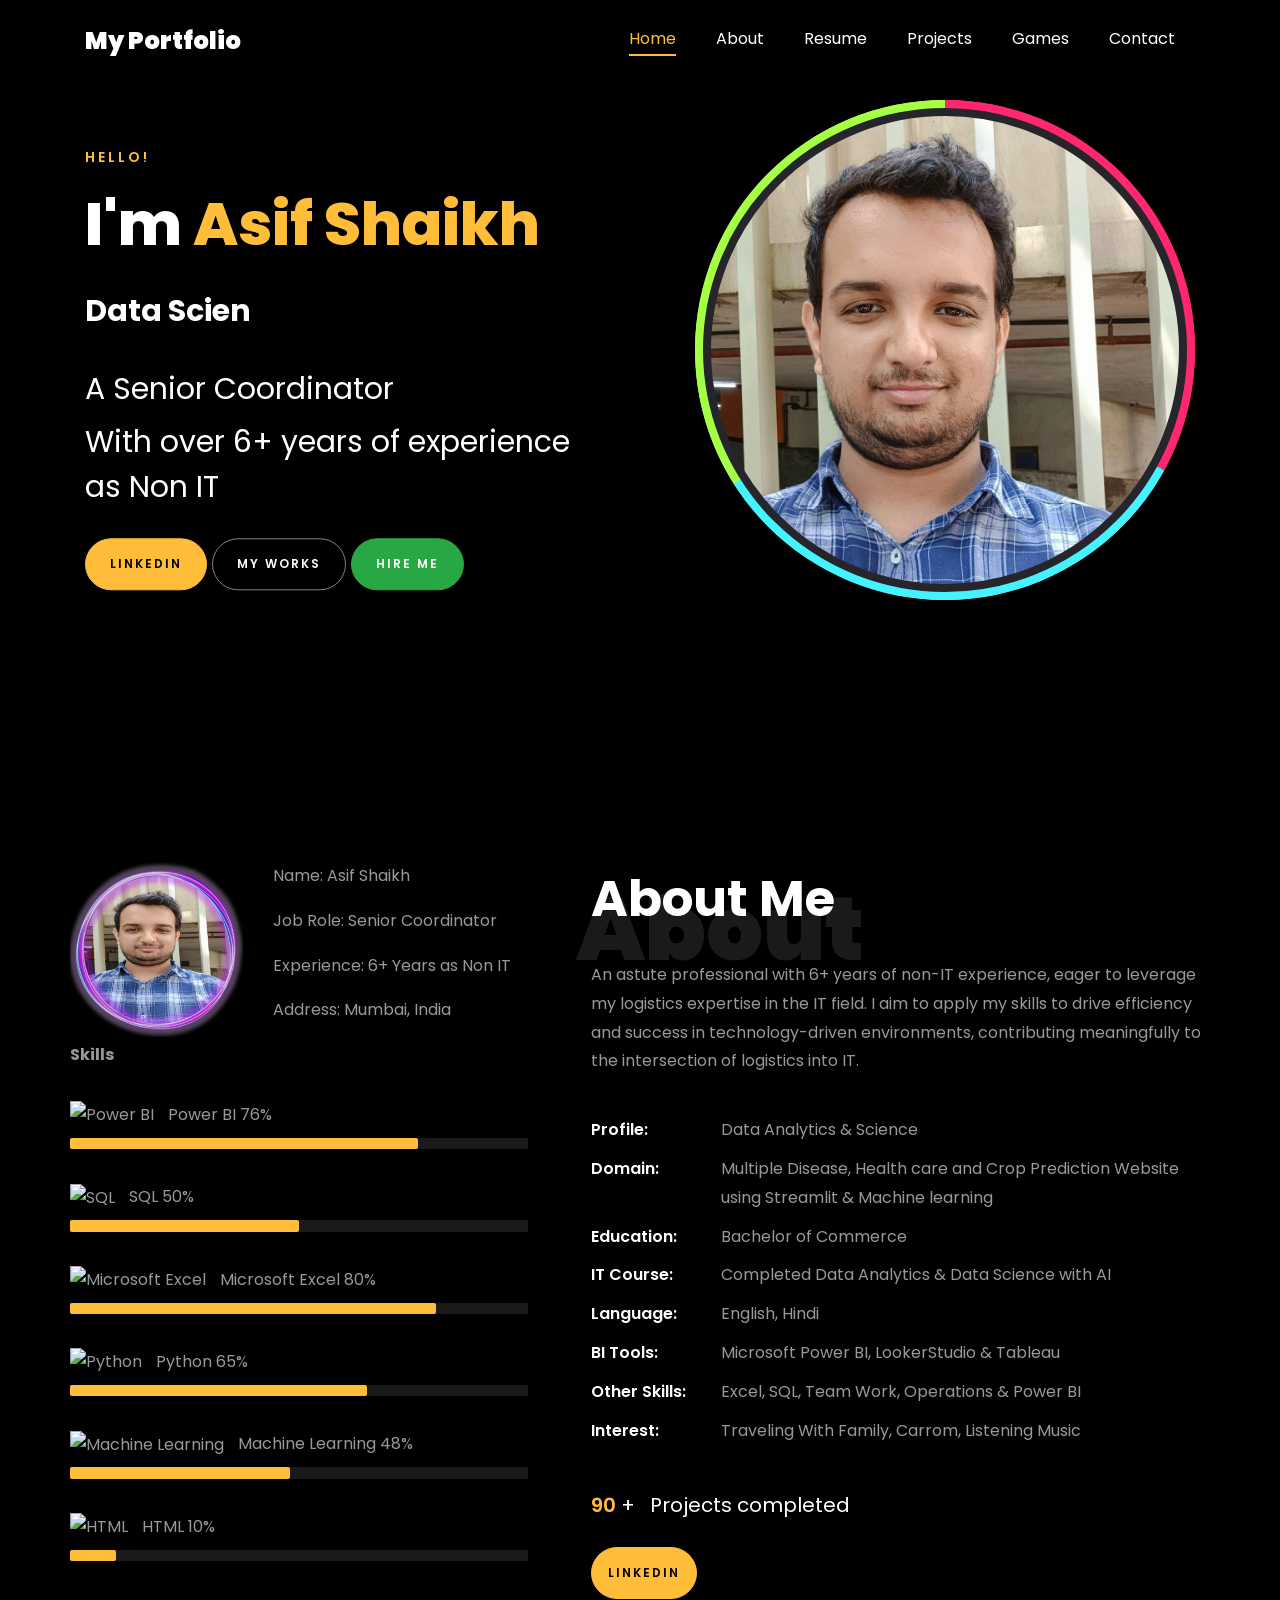
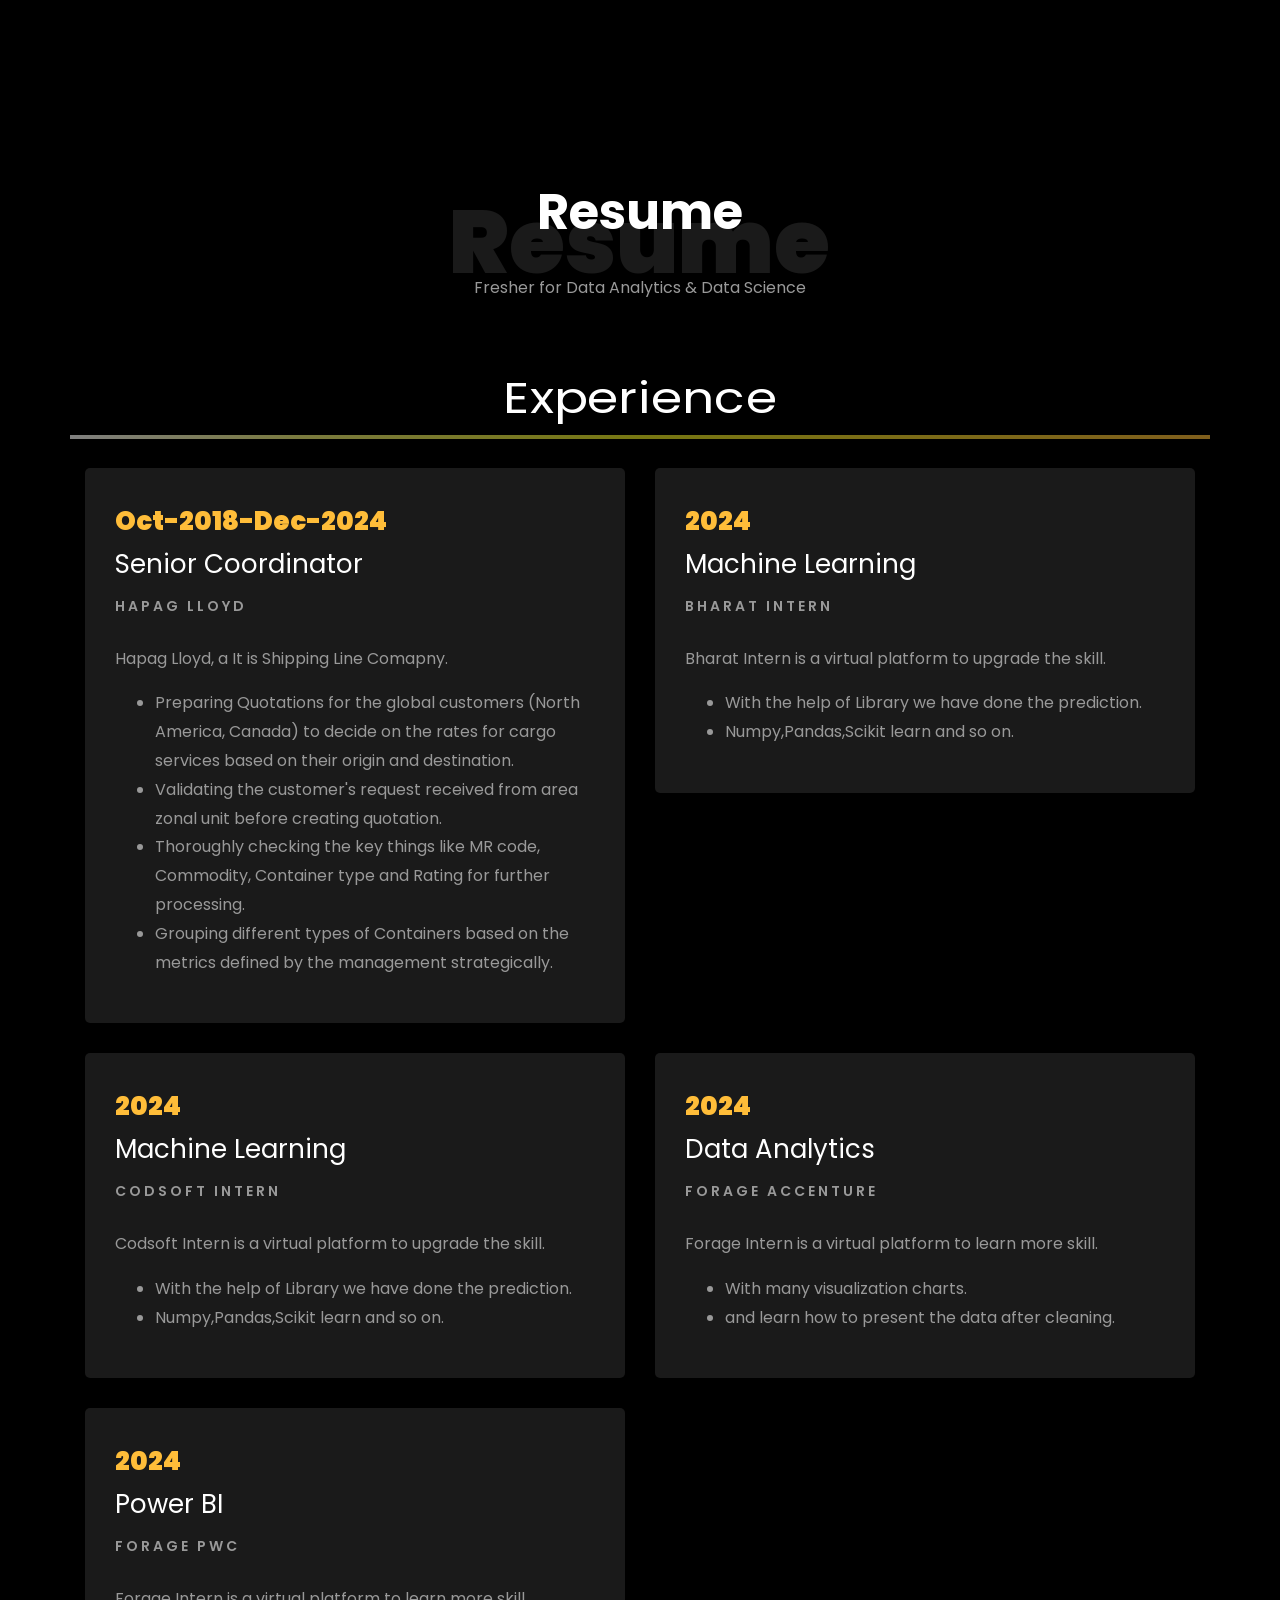
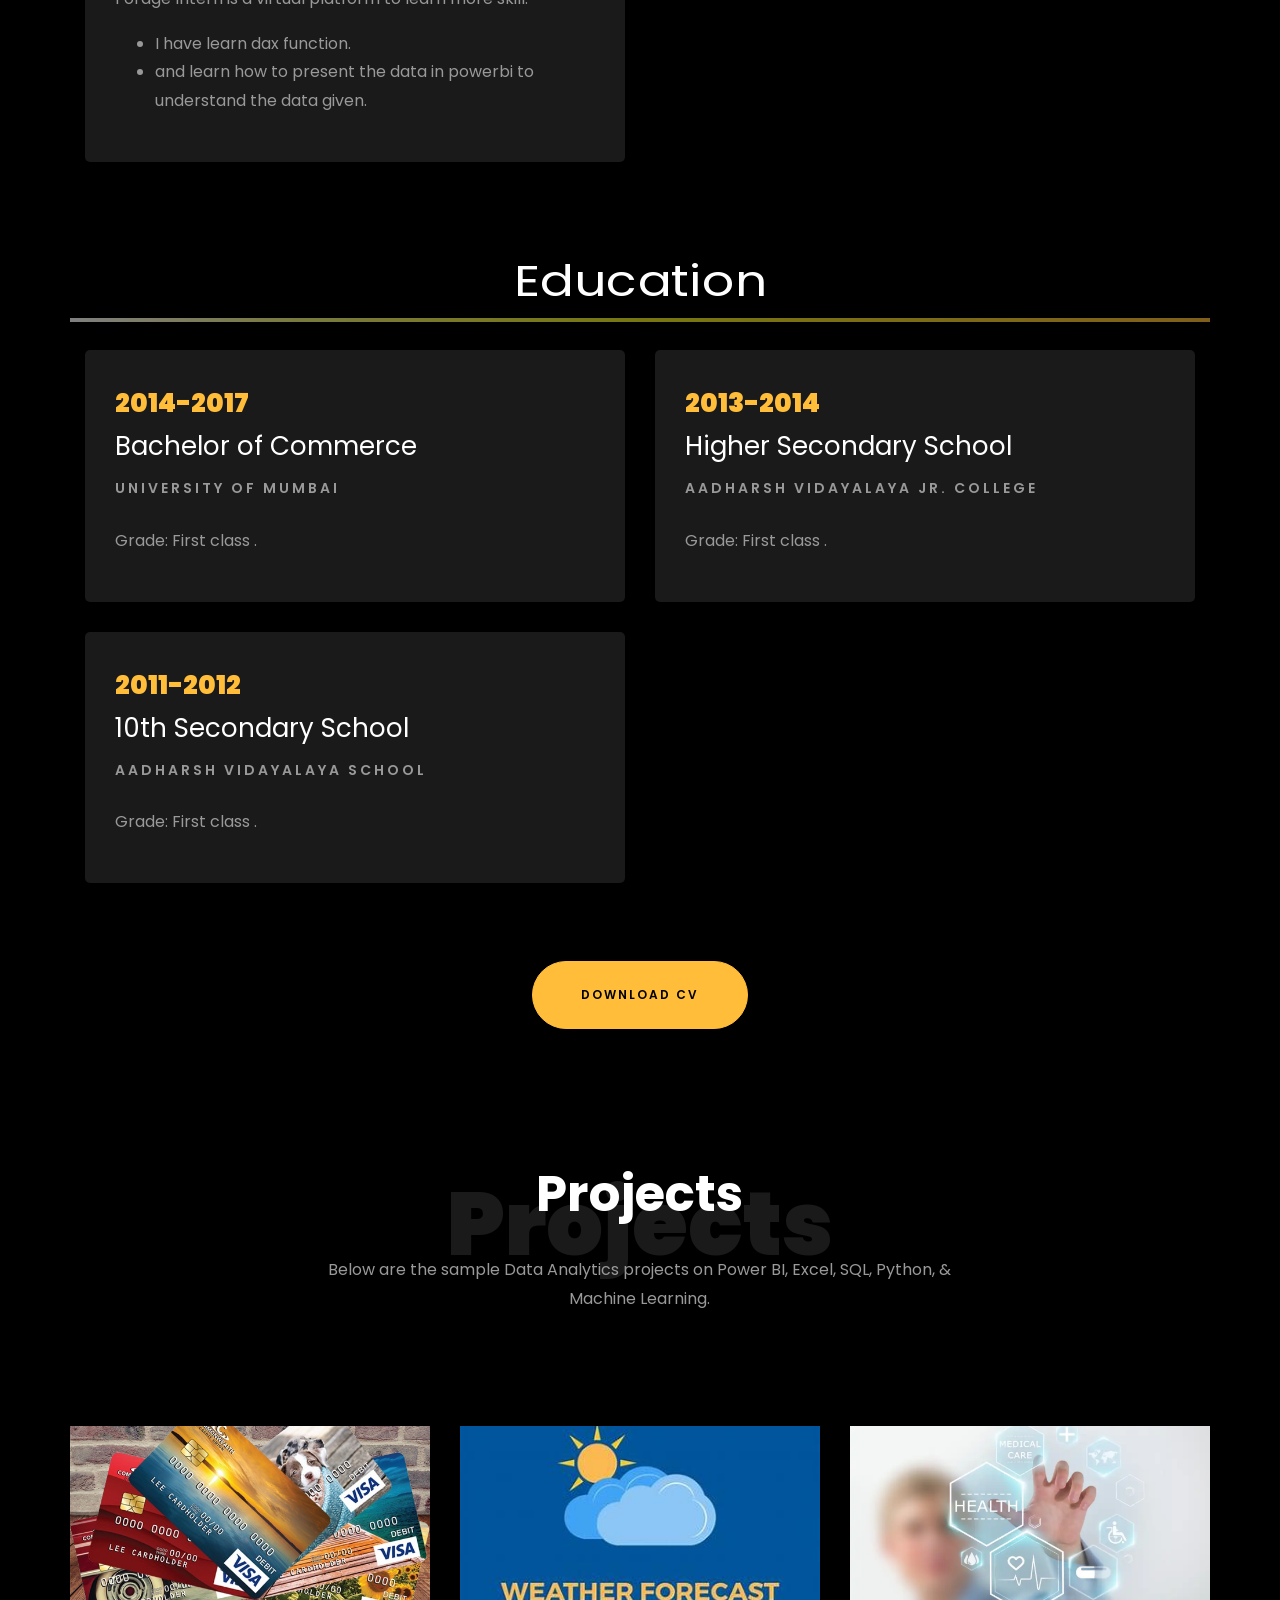
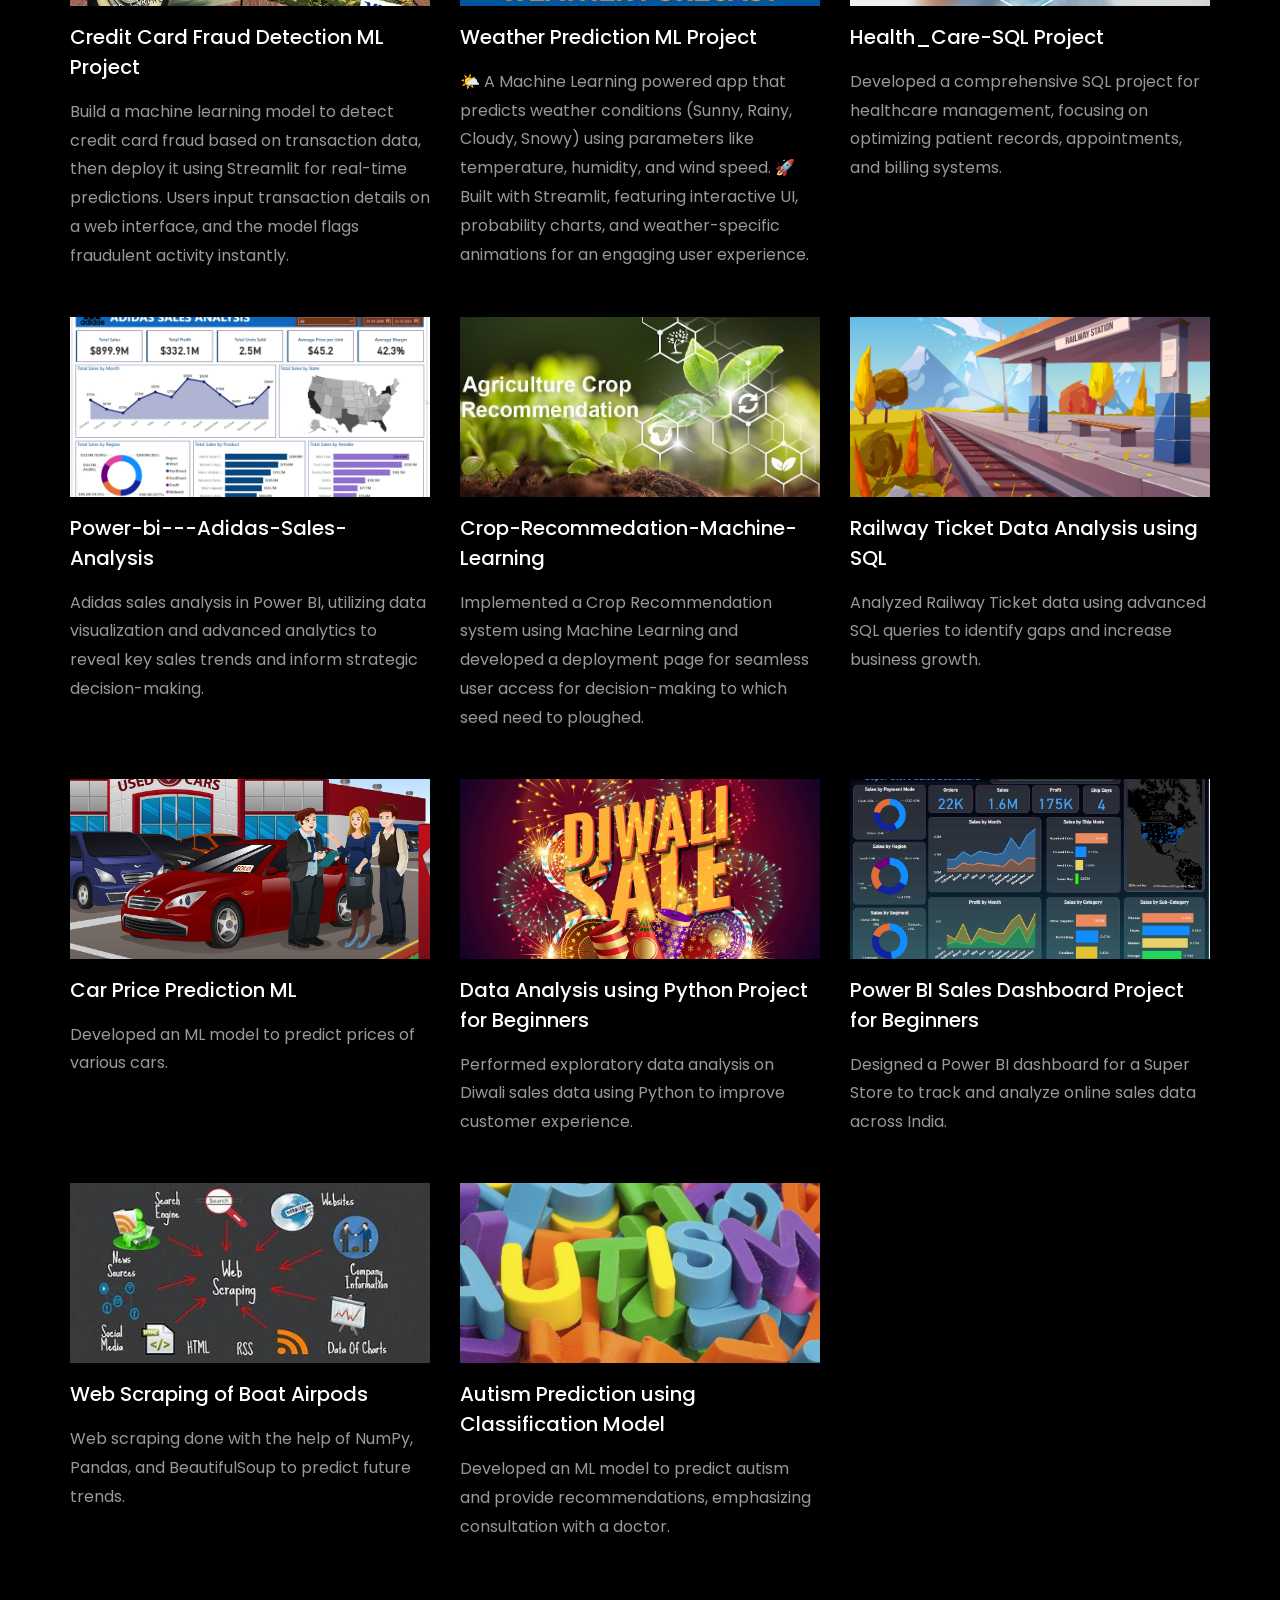
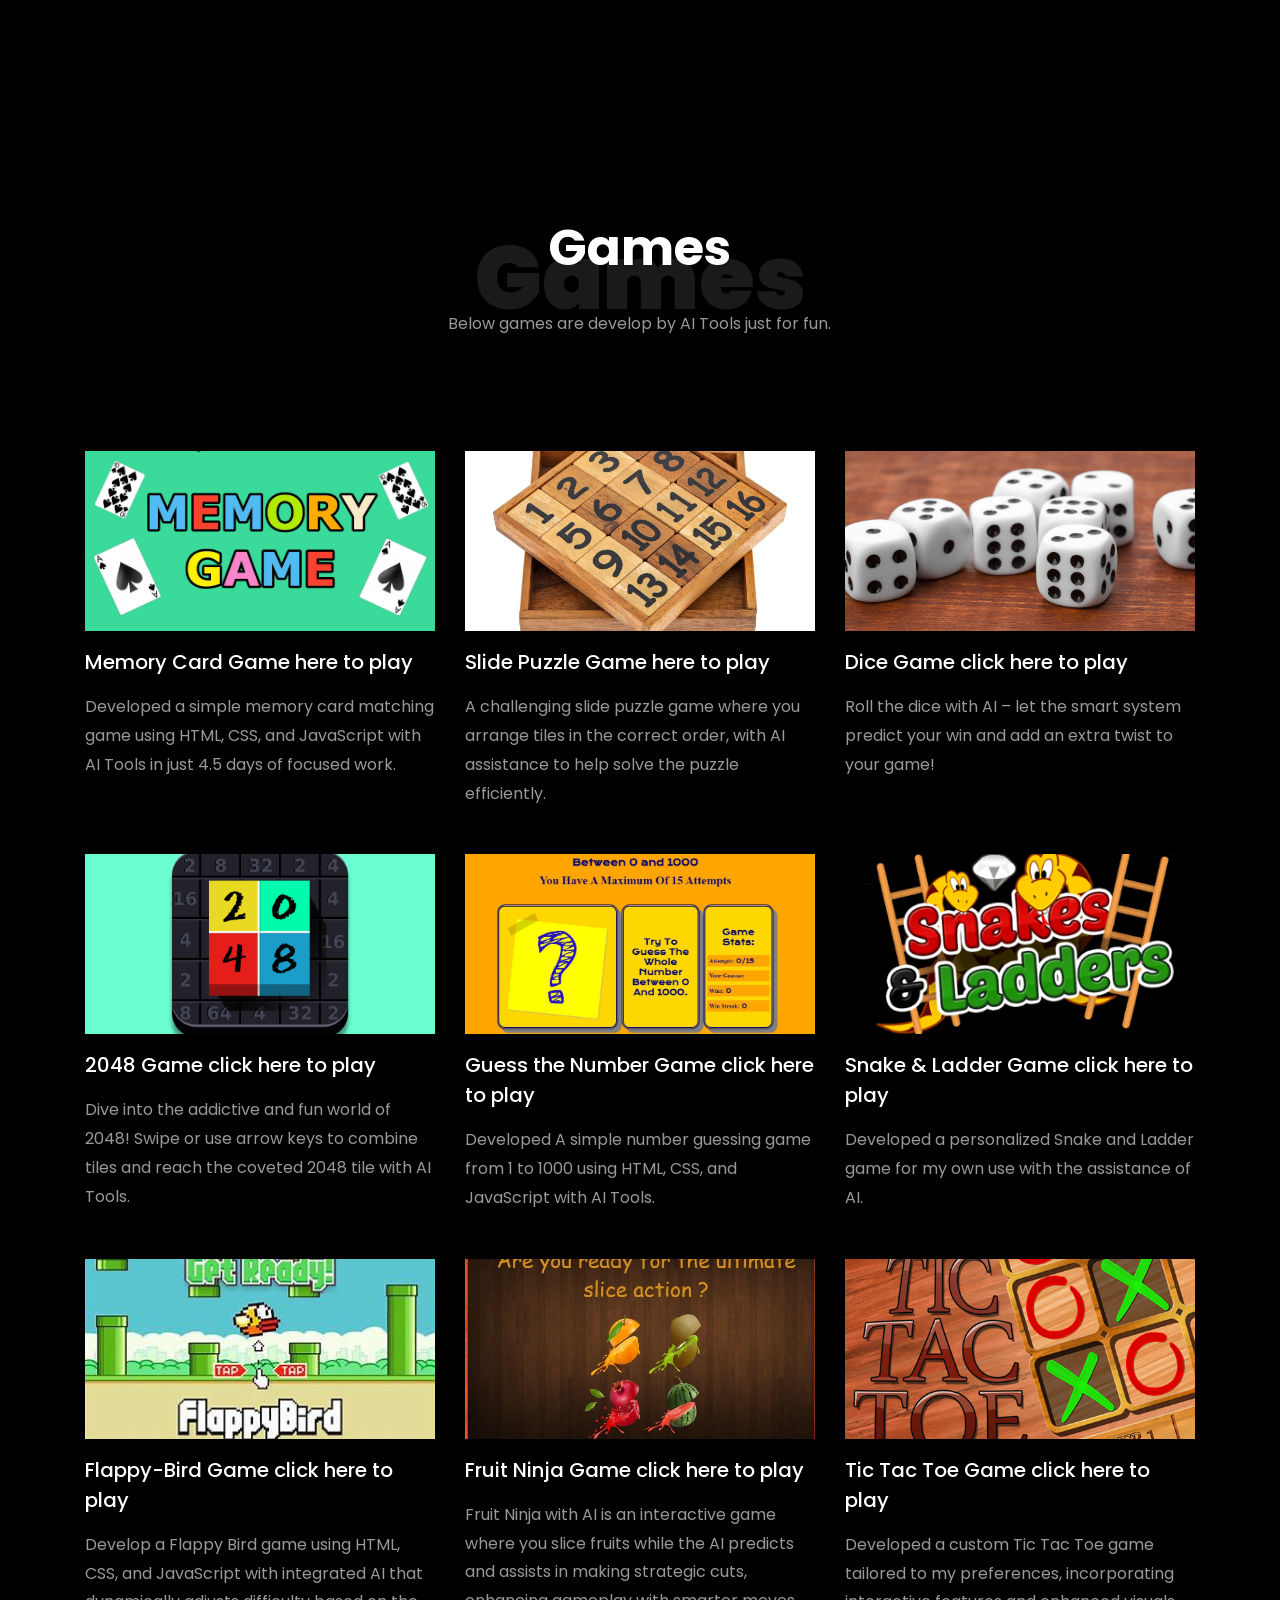
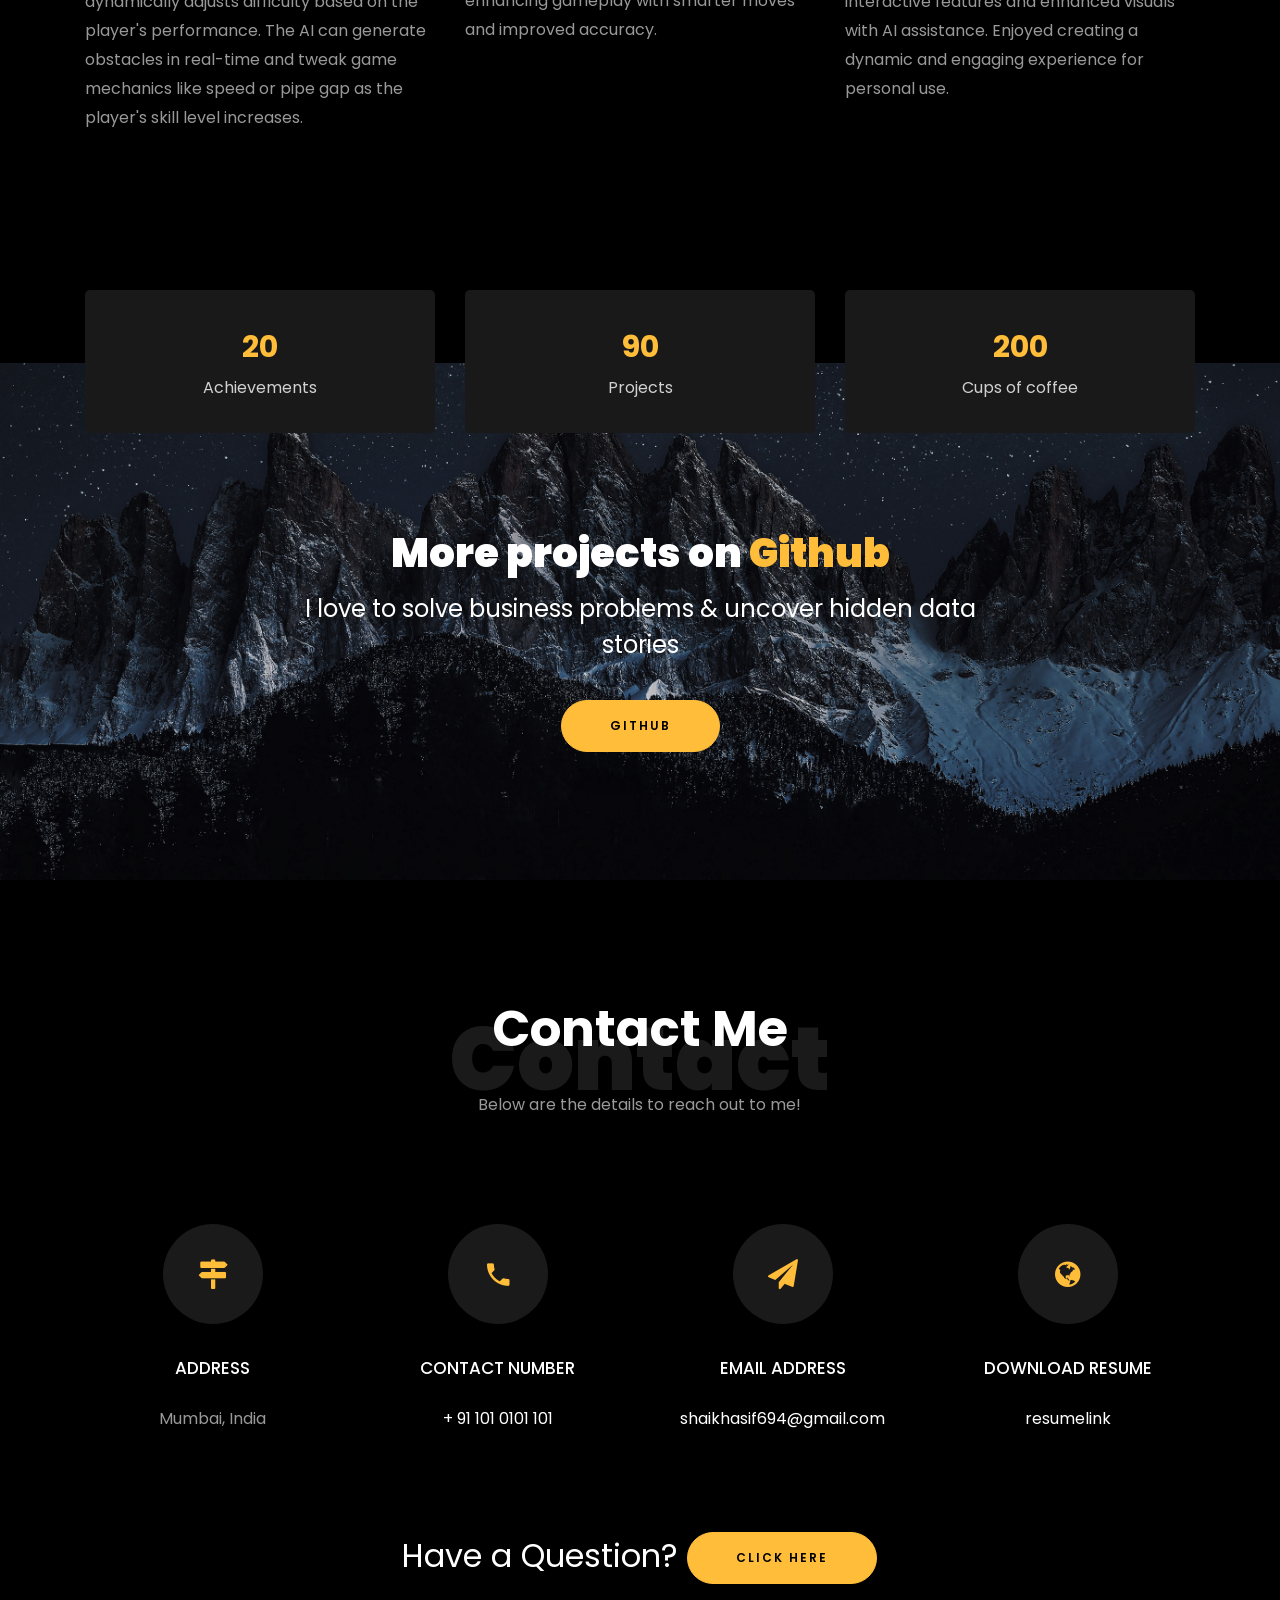
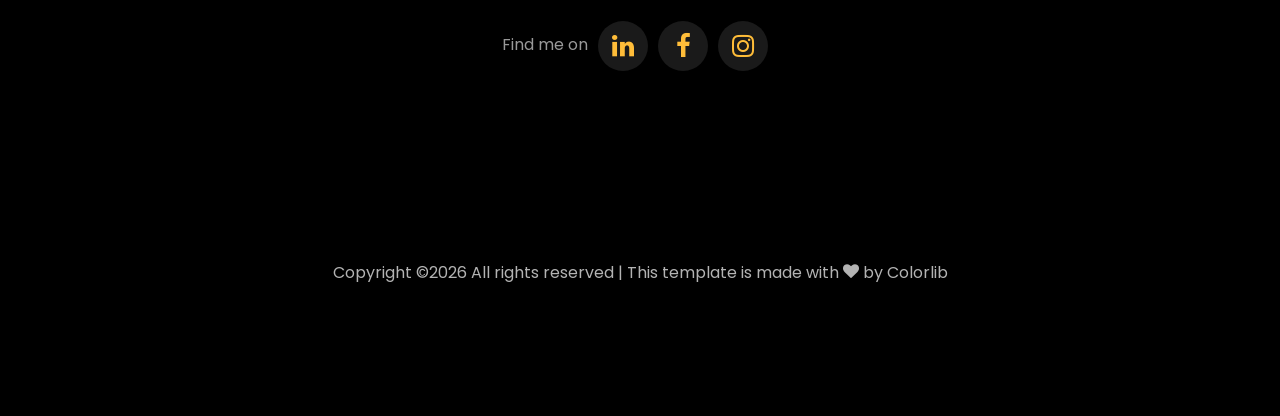
==== commit 631ea00f: "Update index.html" ====
--- a/index.html
+++ b/index.html
@@ -22,6 +22,7 @@
     <link rel="stylesheet" href="css/flaticon.css">
     <link rel="stylesheet" href="css/icomoon.css">
     <link rel="stylesheet" href="css/style.css">
+	<link rel="stylesheet" href="css/mobile-fix.css">
 
 
 
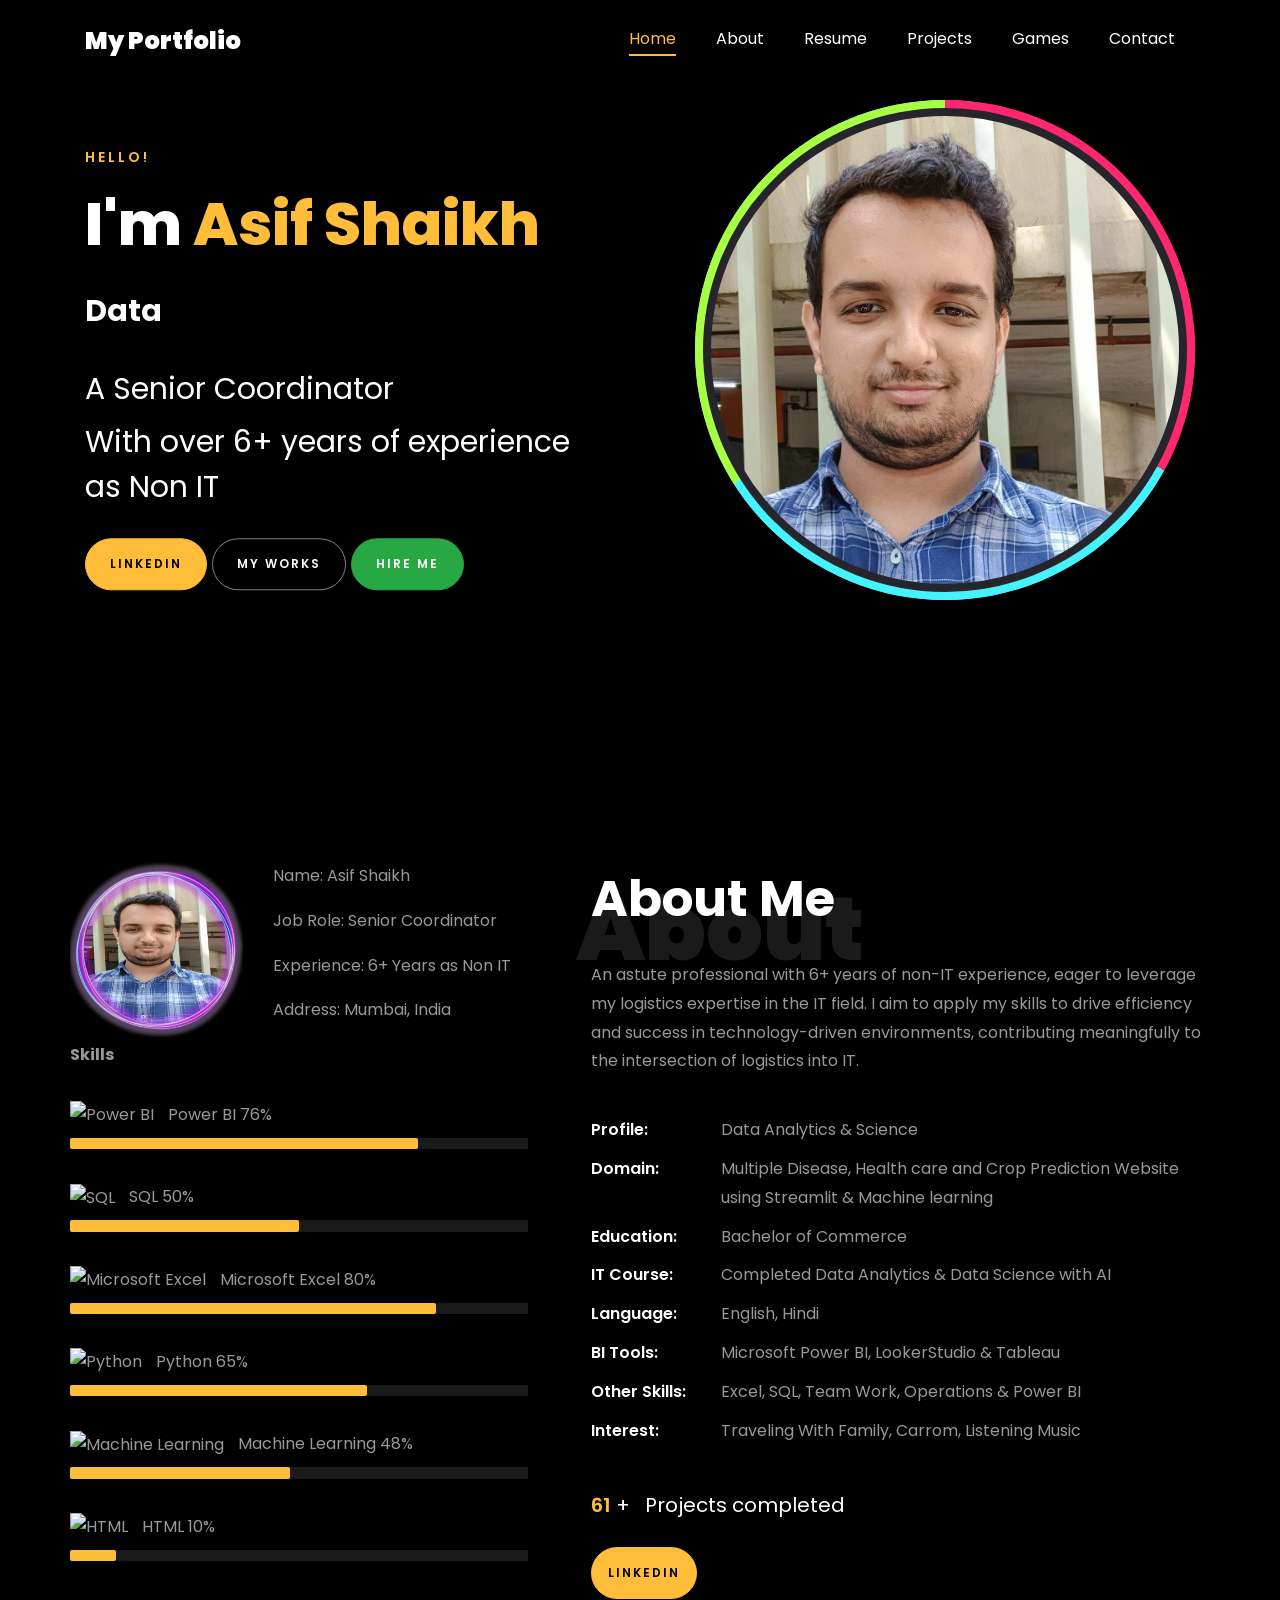
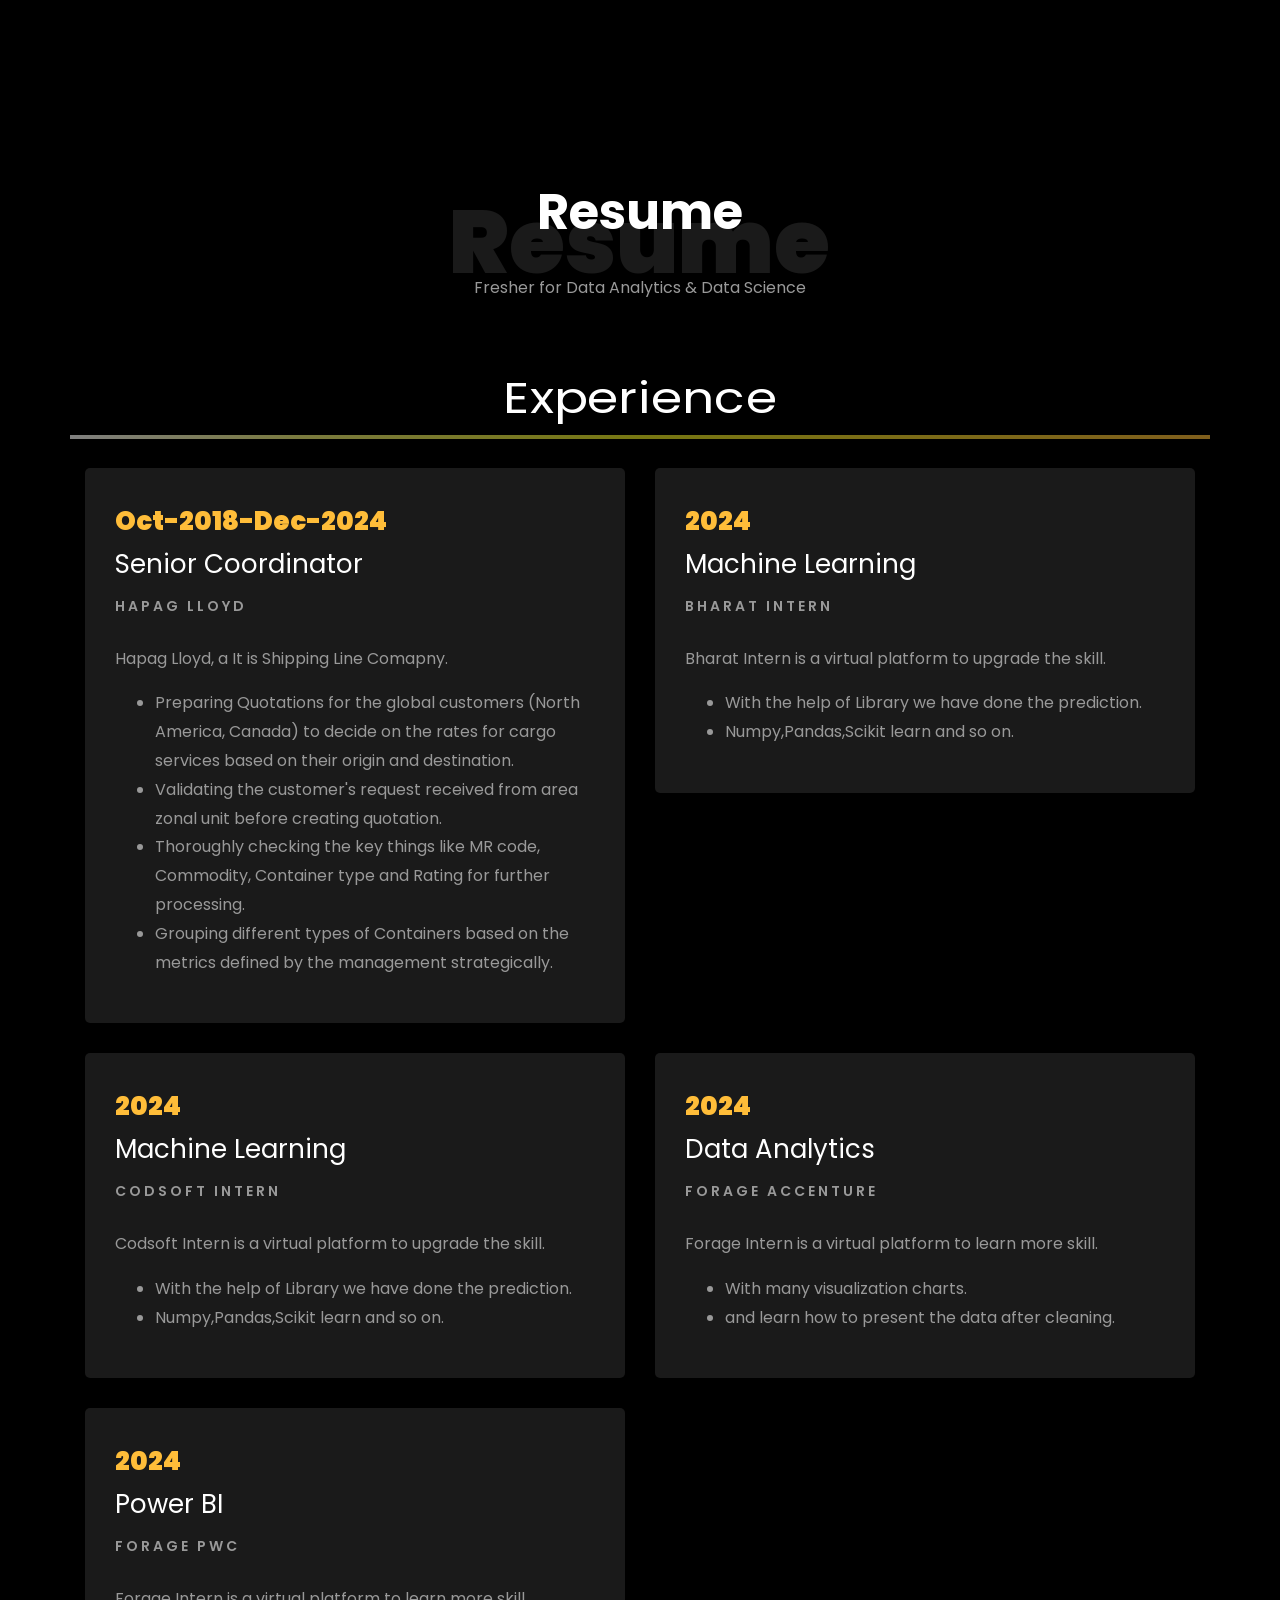
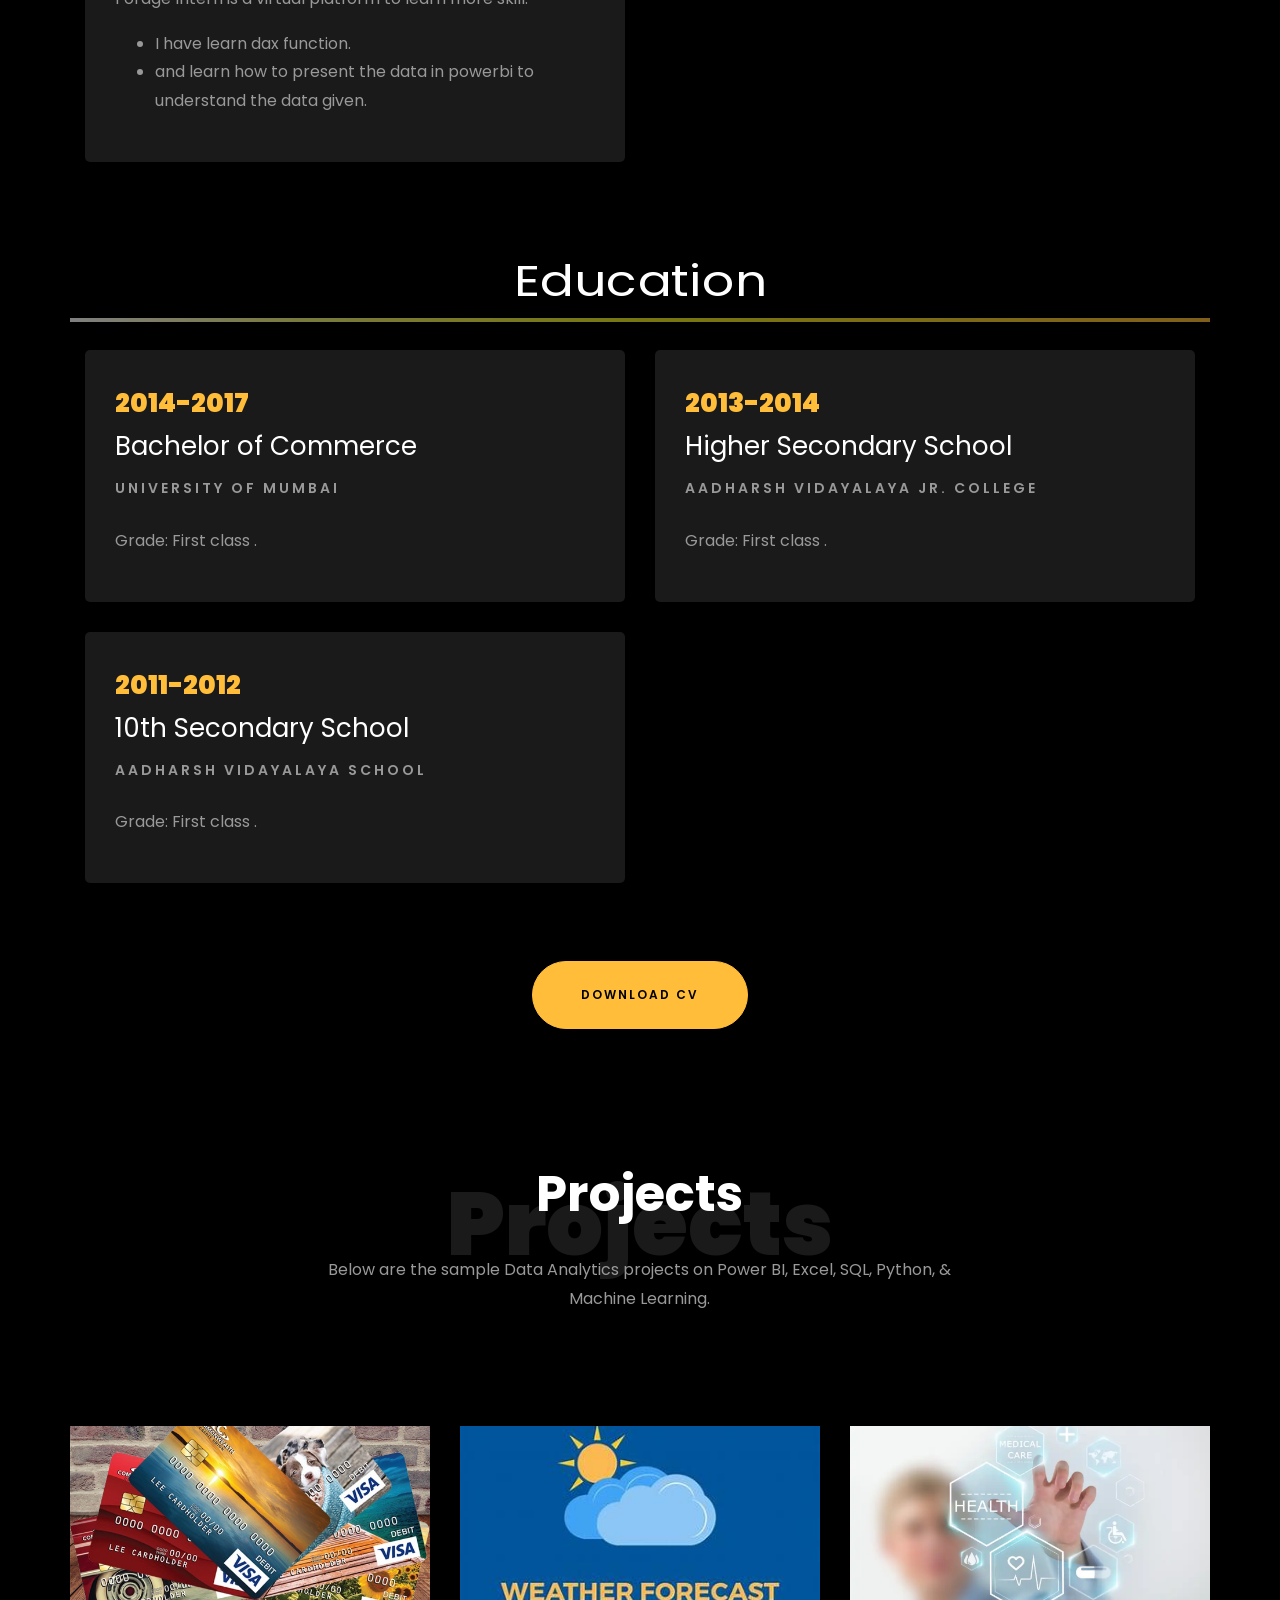
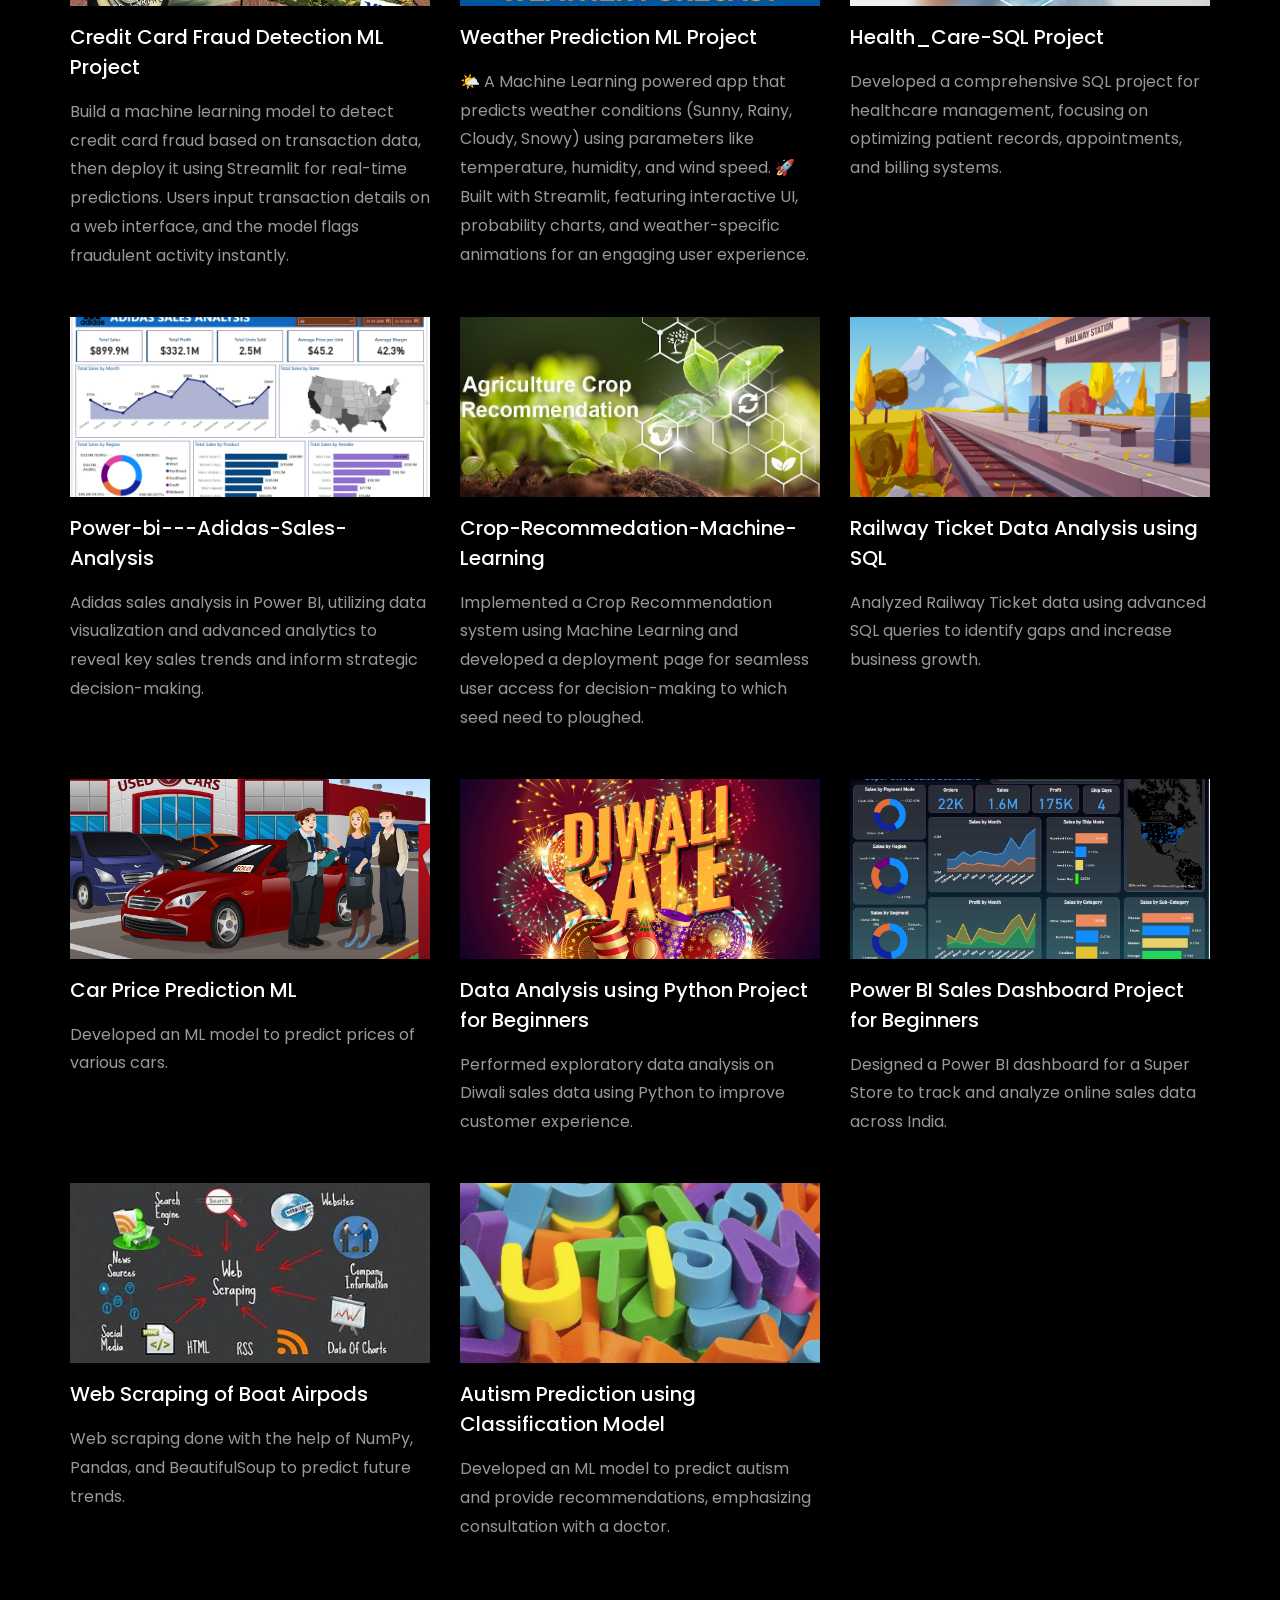
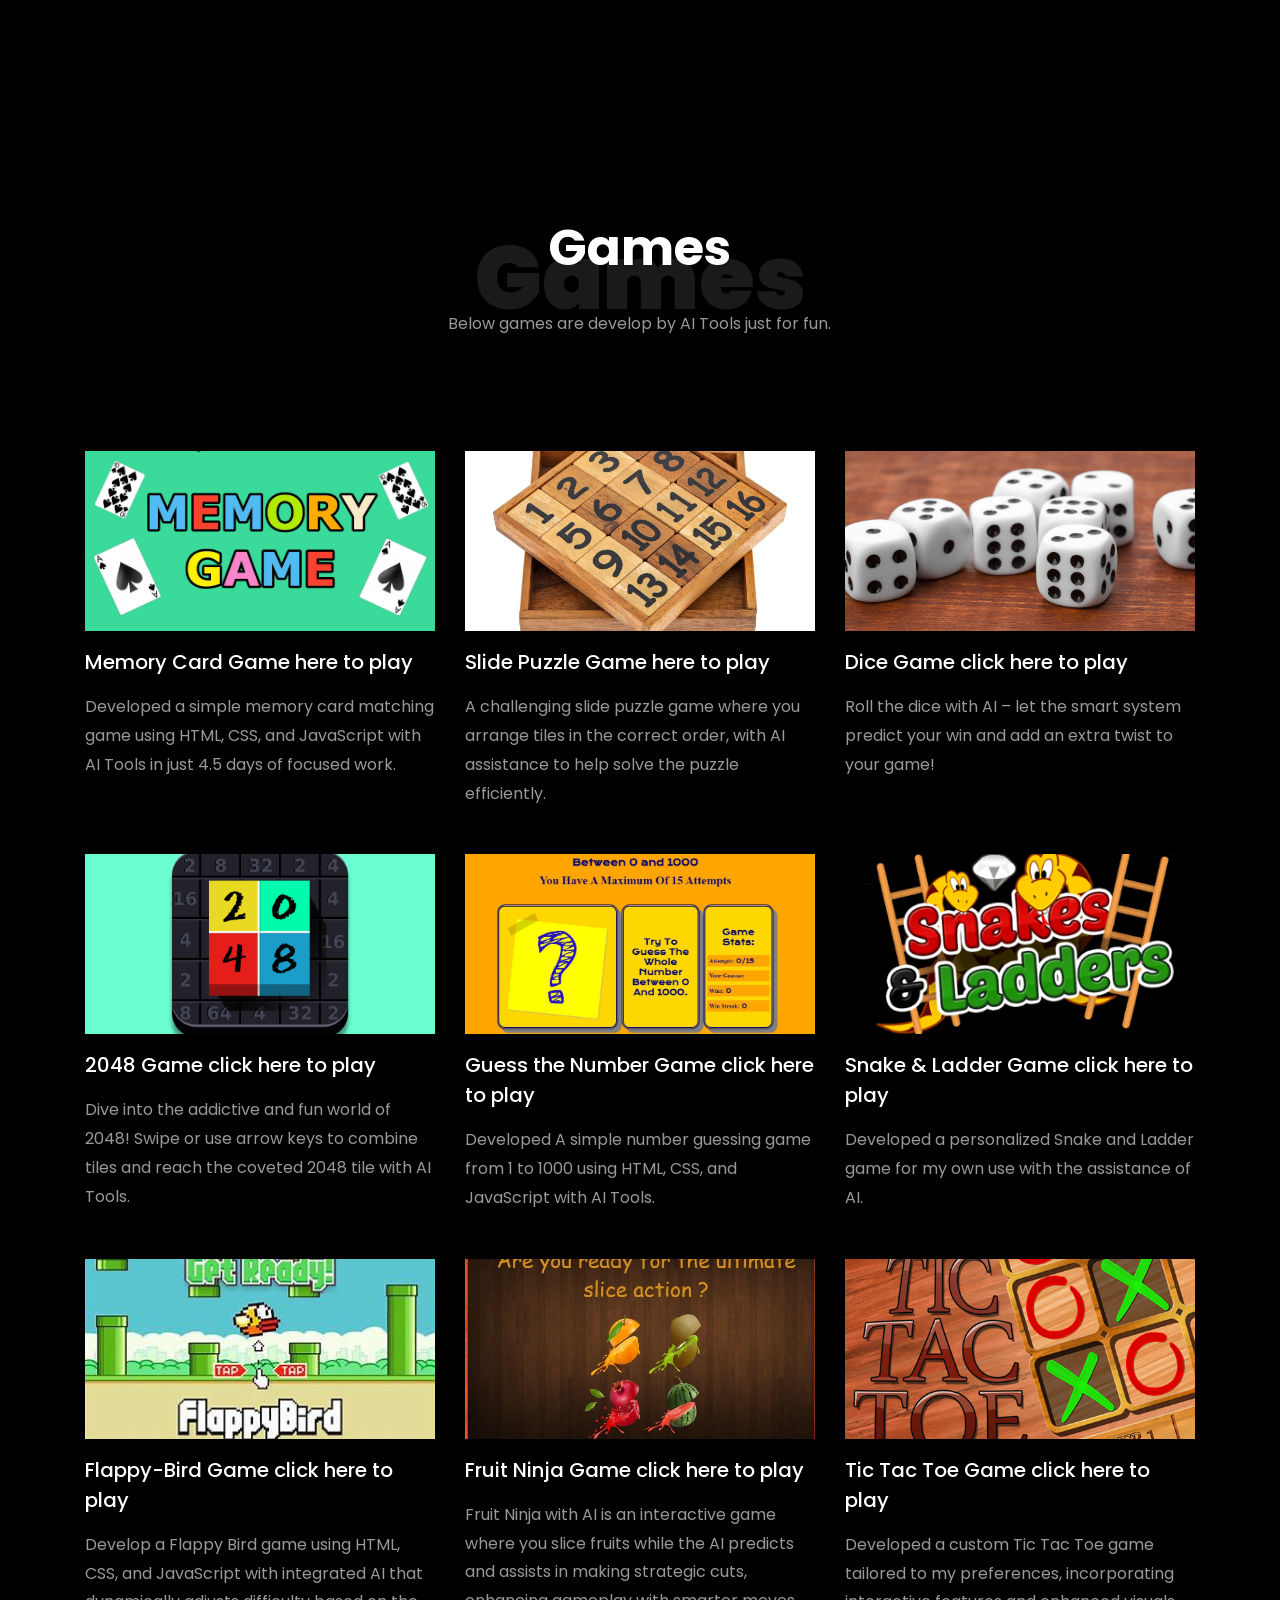
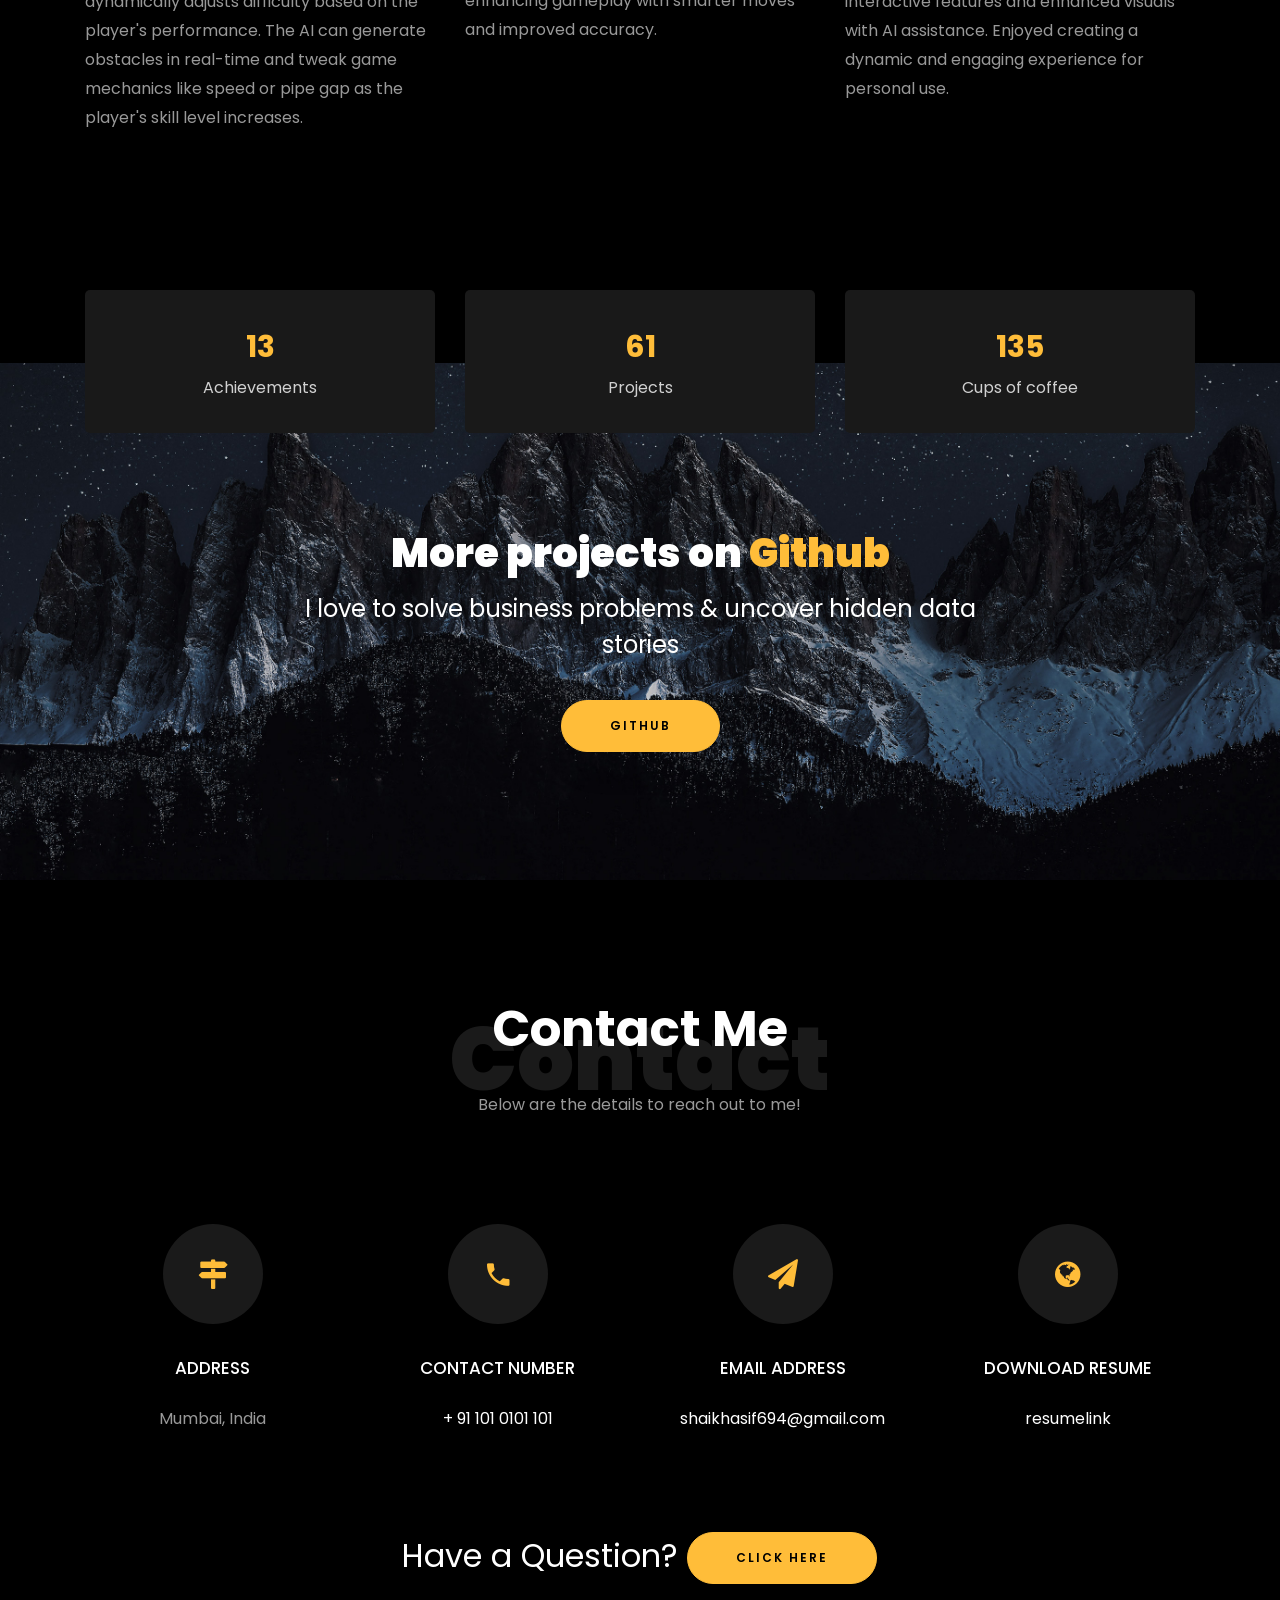
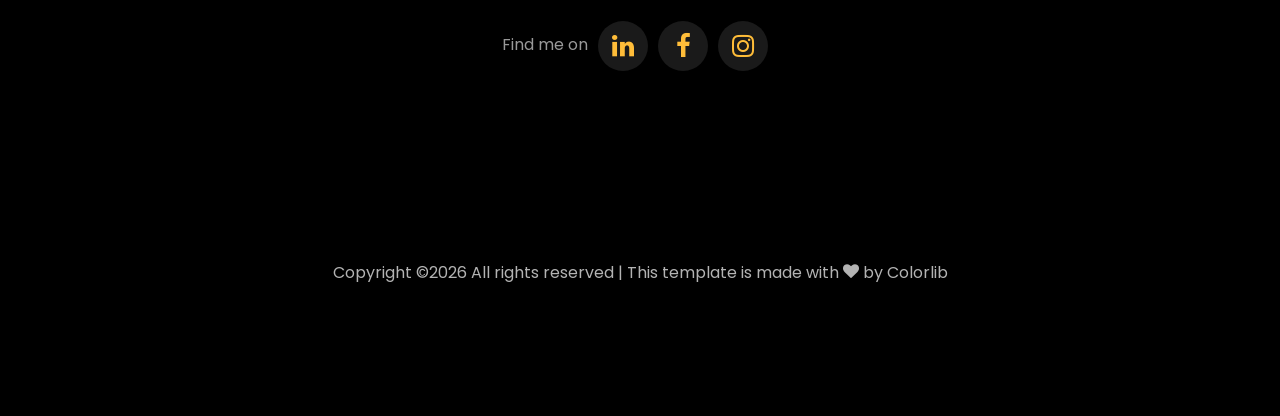
==== commit 00b3b83d: "Update index.html" ====
--- a/index.html
+++ b/index.html
@@ -22,7 +22,7 @@
     <link rel="stylesheet" href="css/flaticon.css">
     <link rel="stylesheet" href="css/icomoon.css">
     <link rel="stylesheet" href="css/style.css">
-	<link rel="stylesheet" href="css/mobile-fix.css">
+	
 
 
 
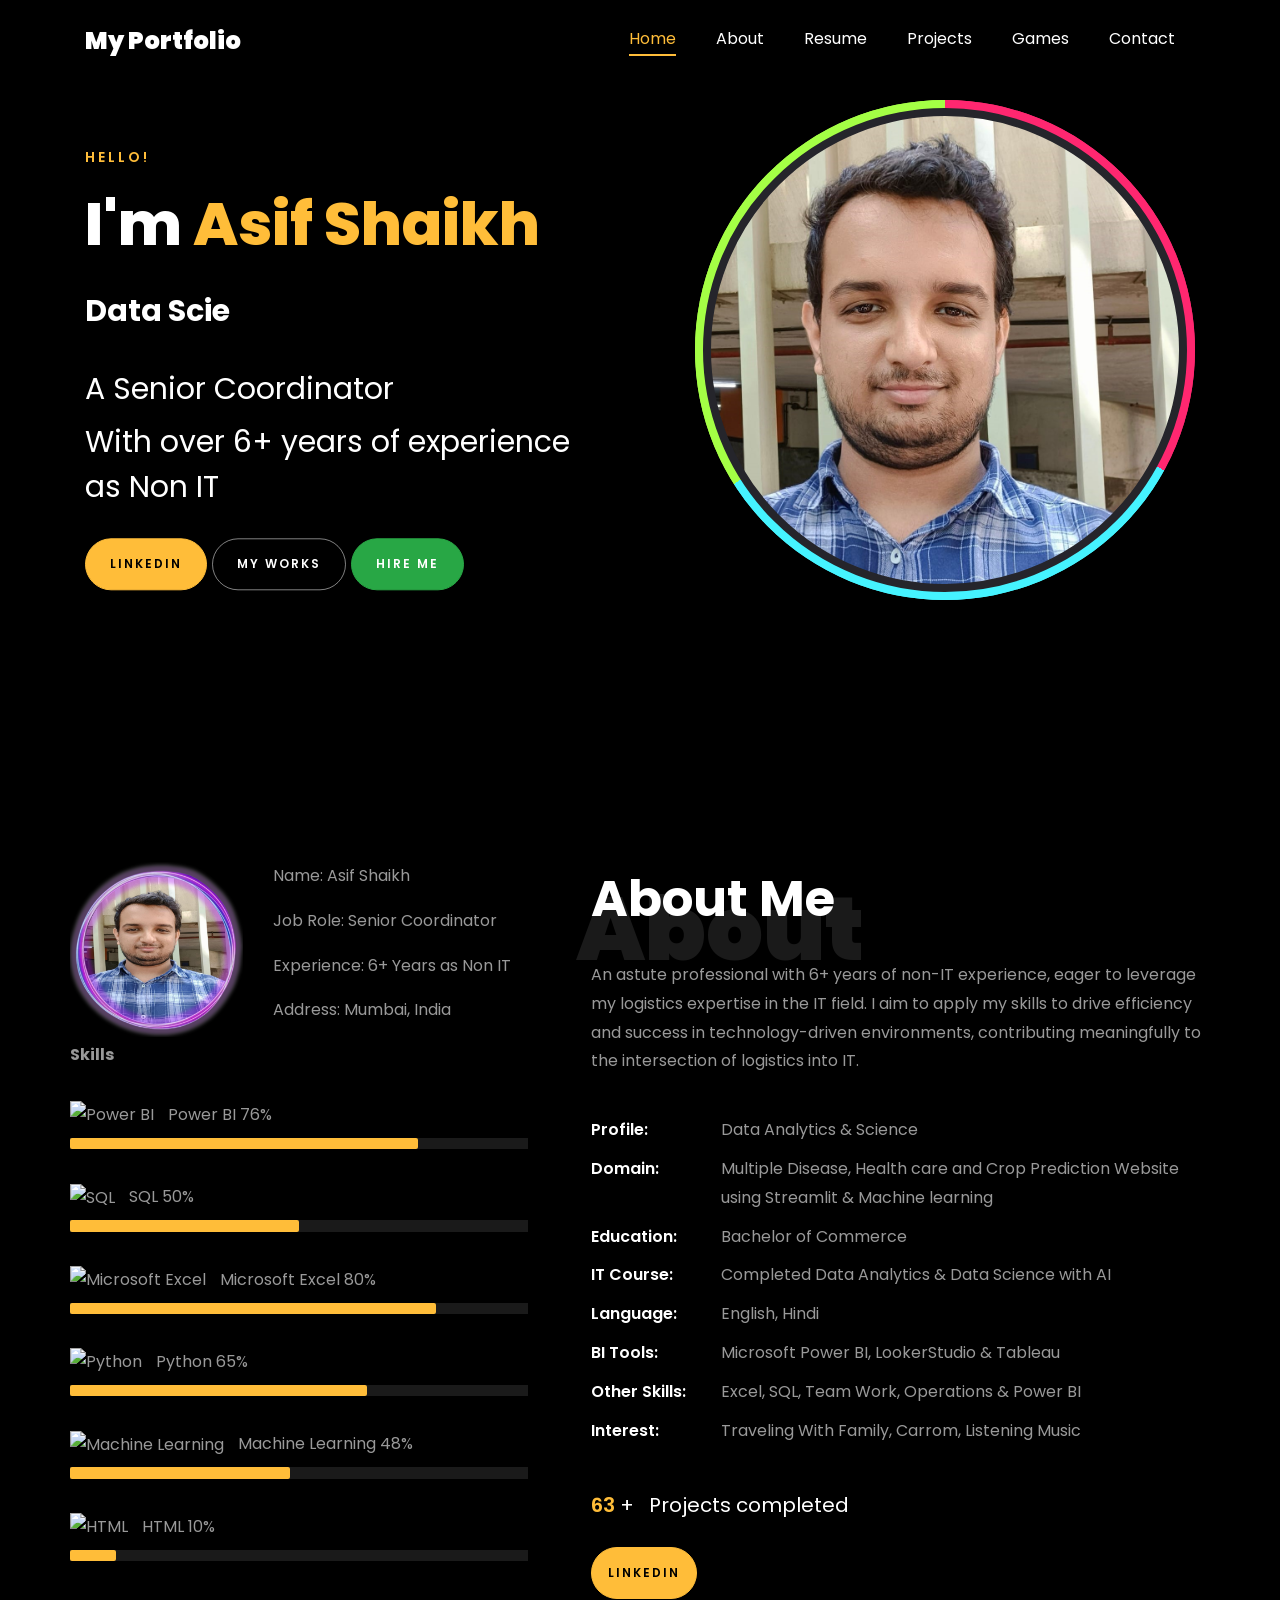
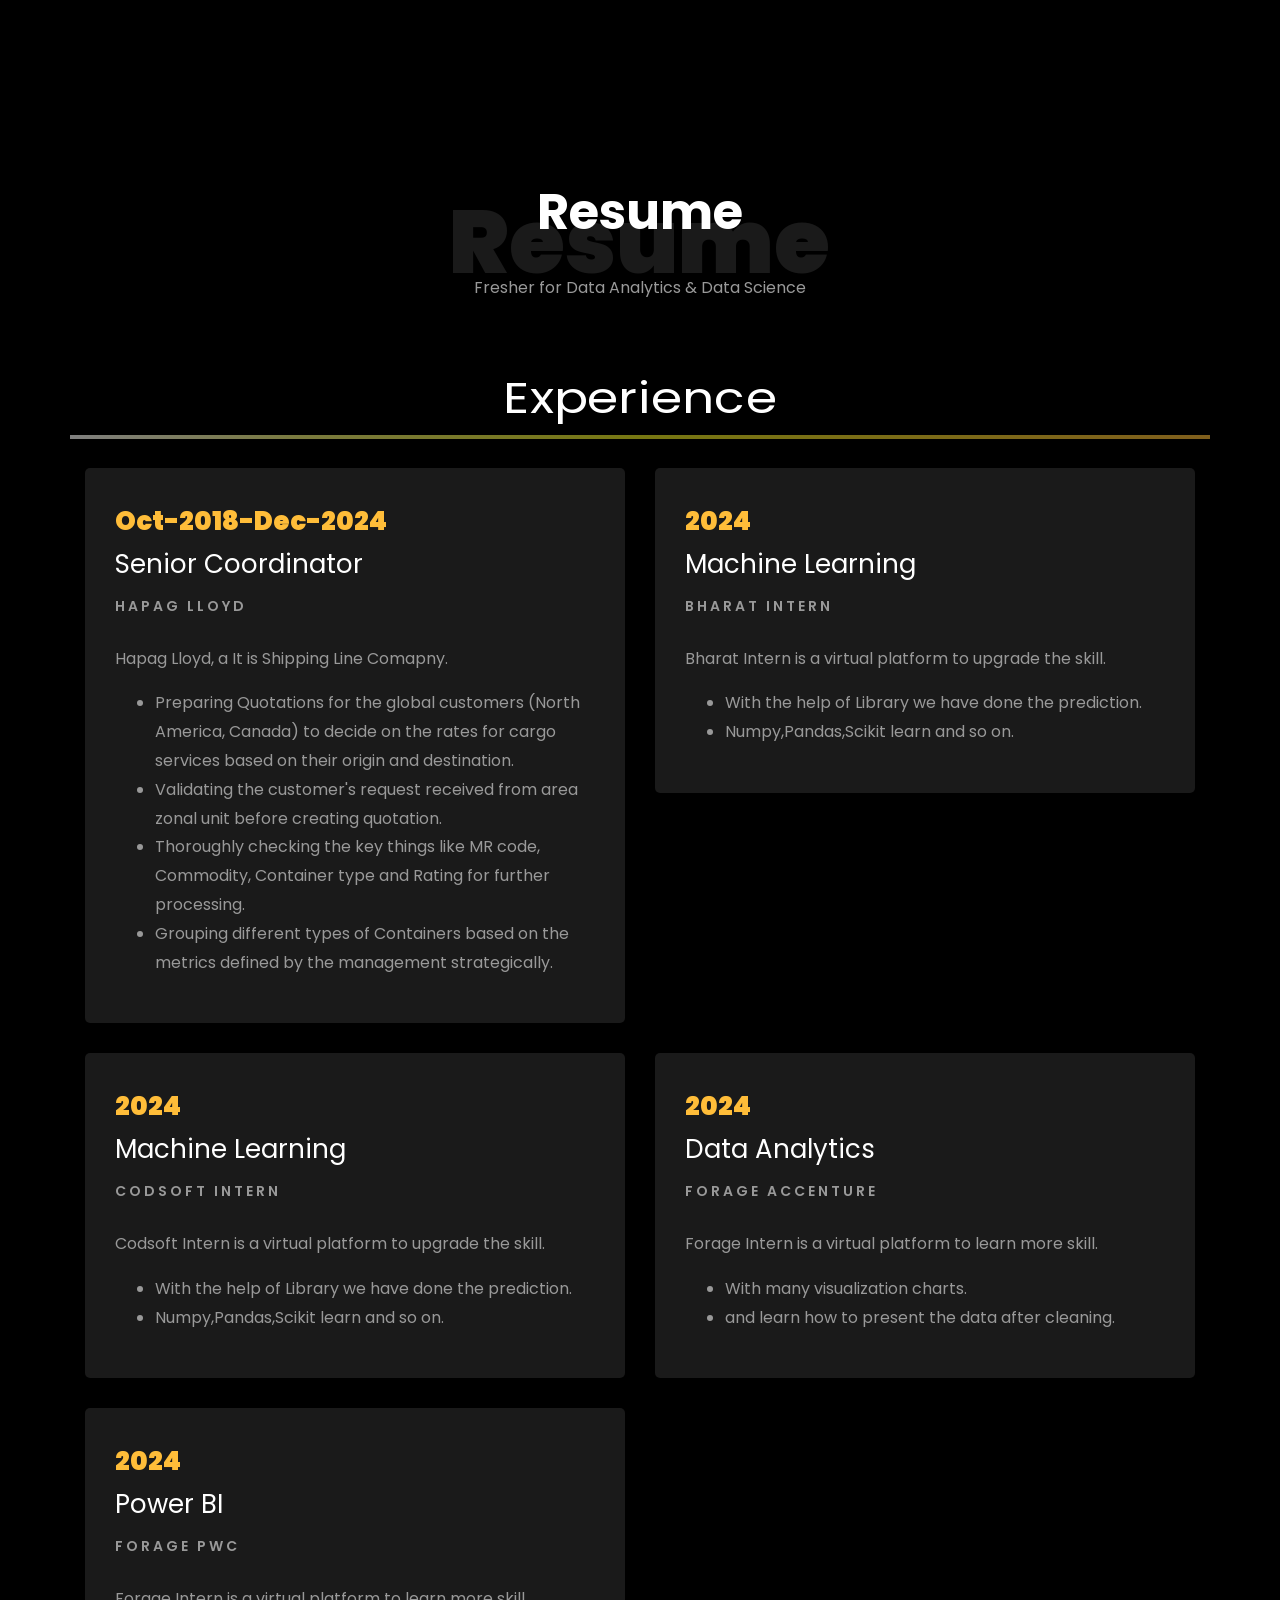
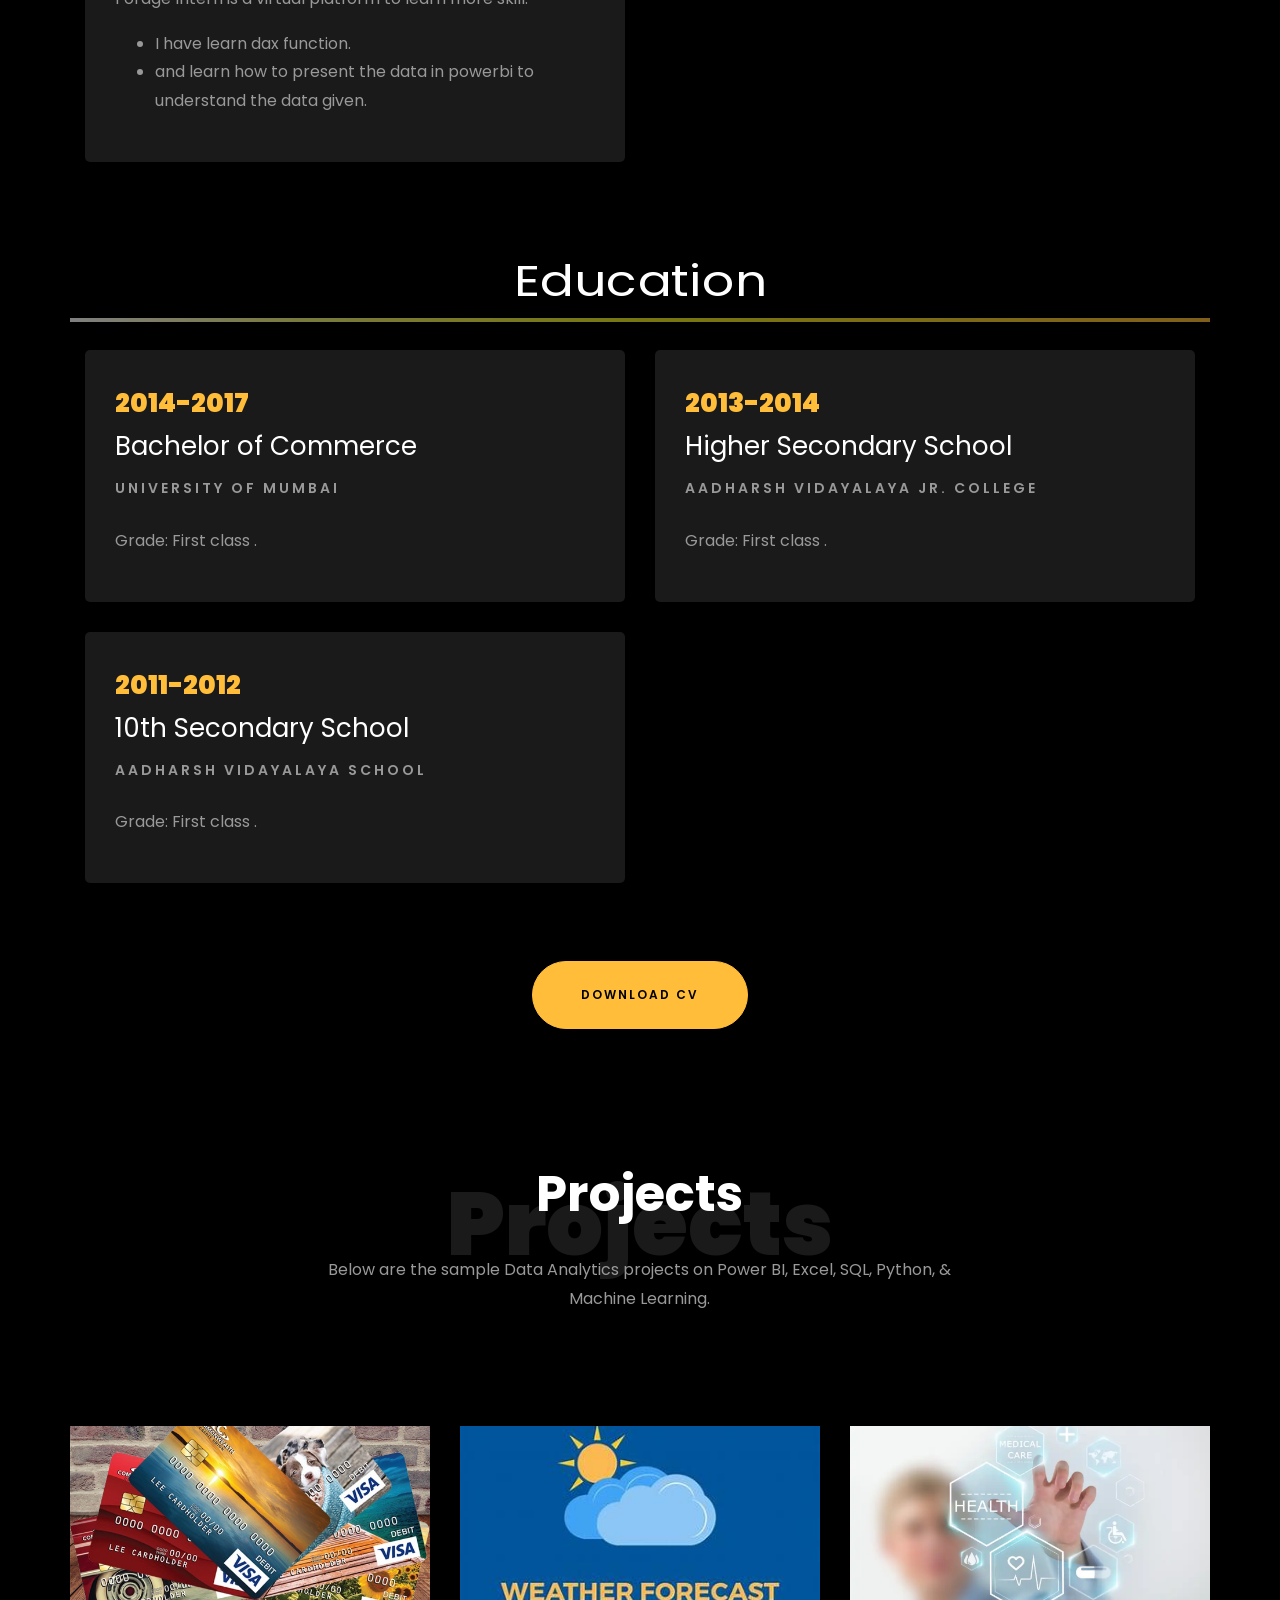
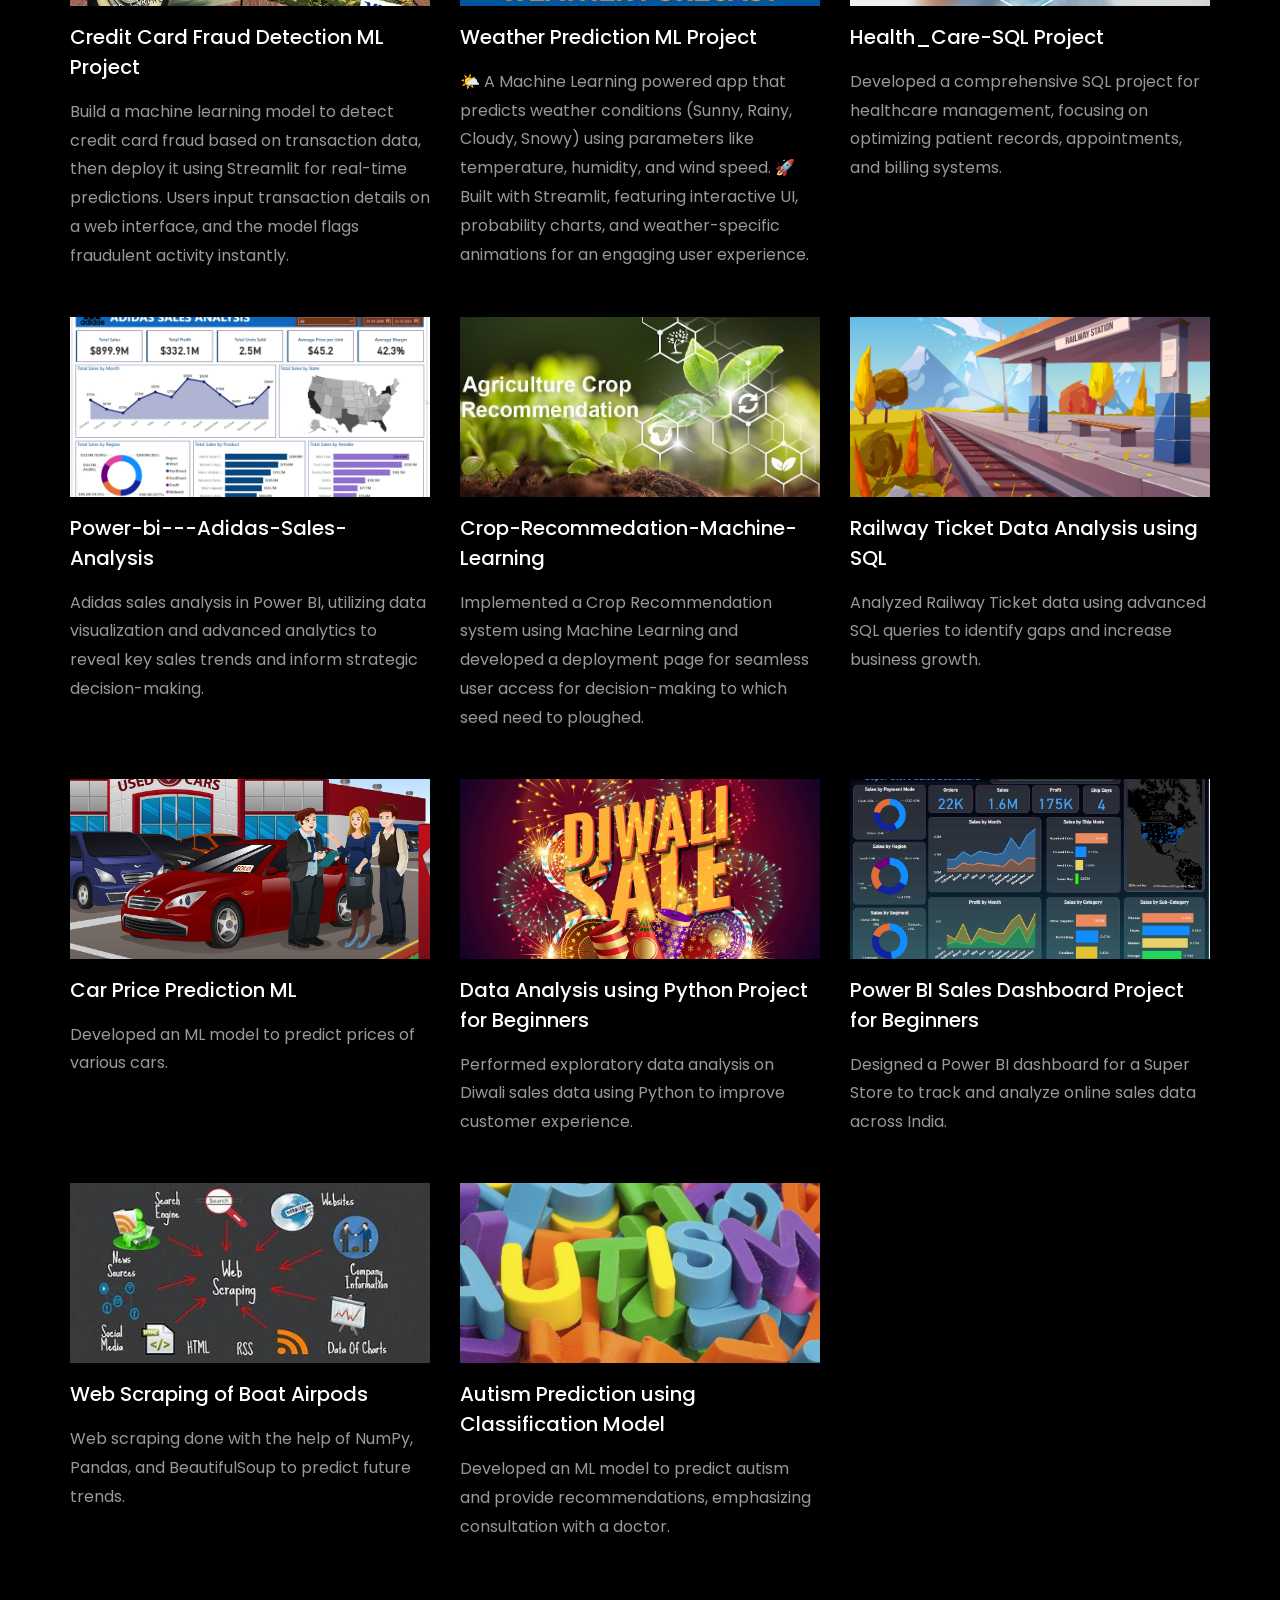
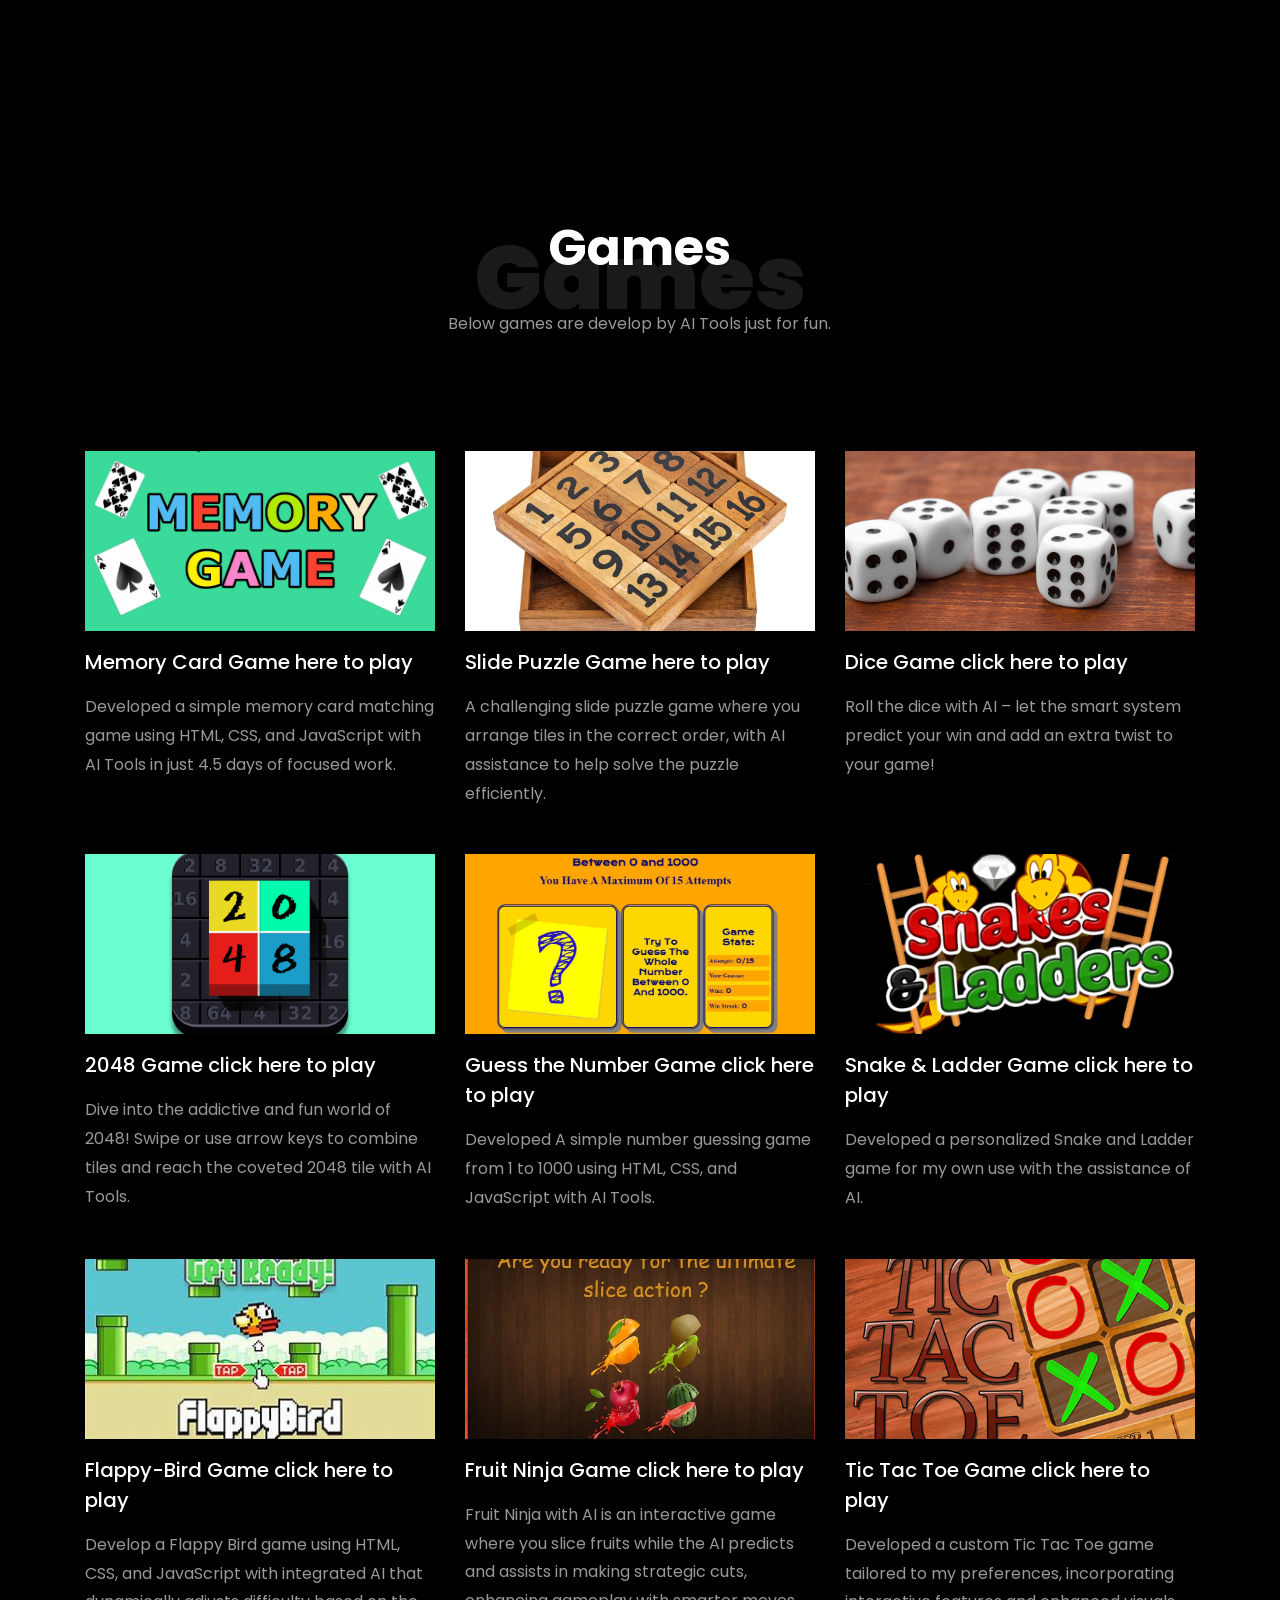
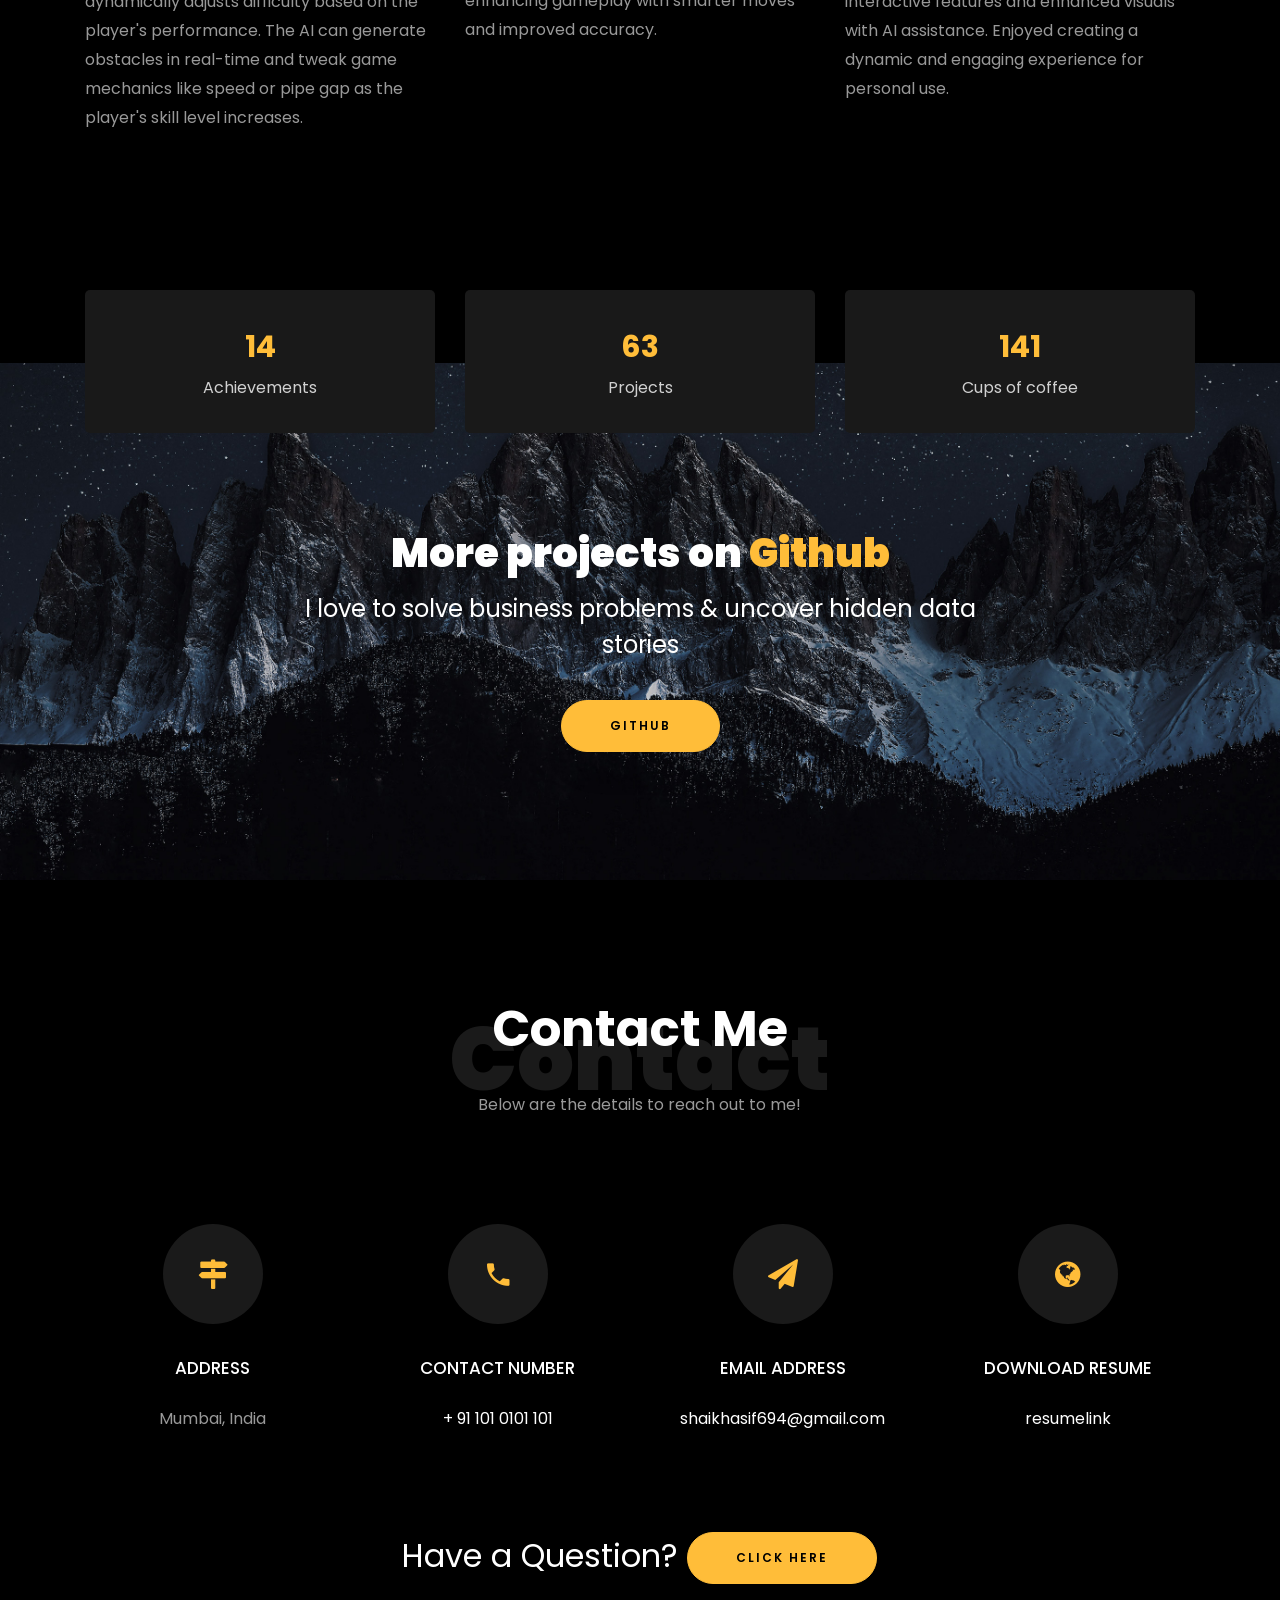
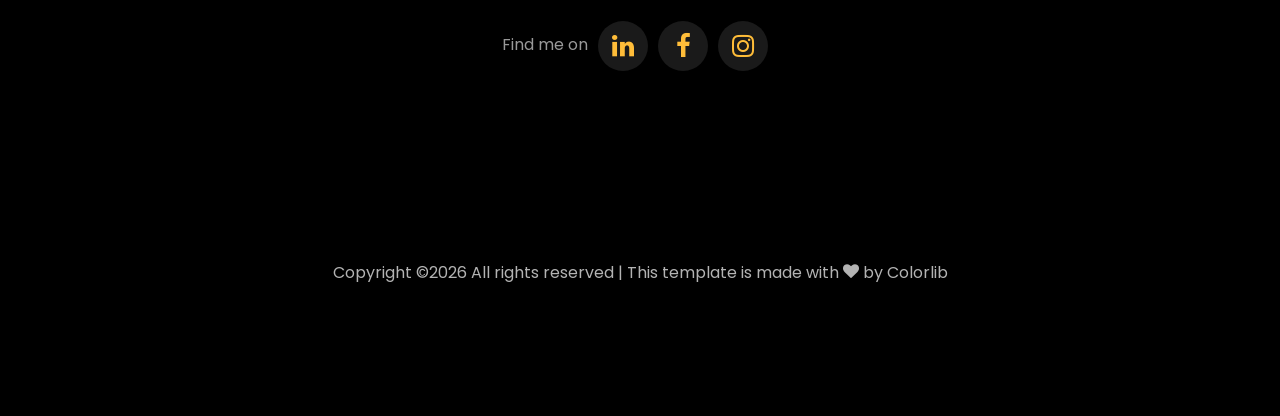
==== commit 8d2ed423: "Update index.html" ====
--- a/index.html
+++ b/index.html
@@ -22,6 +22,7 @@
     <link rel="stylesheet" href="css/flaticon.css">
     <link rel="stylesheet" href="css/icomoon.css">
     <link rel="stylesheet" href="css/style.css">
+	<link rel="stylesheet" href="css/mobile-fix.css">
 	
 
 
--- a/css/mobile-fix.css
+++ b/css/mobile-fix.css
@@ -0,0 +1,28 @@
+/* Mobile Fix */
+
+@media (max-width: 767px) {
+
+  /* Circle size fix */
+  .boxes {
+    width: 260px !important;
+    height: 260px !important;
+    margin: 30px auto !important;
+    transform: none !important;
+  }
+
+  /* Stop text overlapping circle */
+  .one-forth {
+    position: relative !important;
+    z-index: 99 !important;
+    background: transparent !important;
+    padding: 15px !important;
+    margin-top: 280px !important;
+  }
+
+  /* Center everything */
+  .slider-text {
+    text-align: center !important;
+    justify-content: center !important;
+  }
+
+}
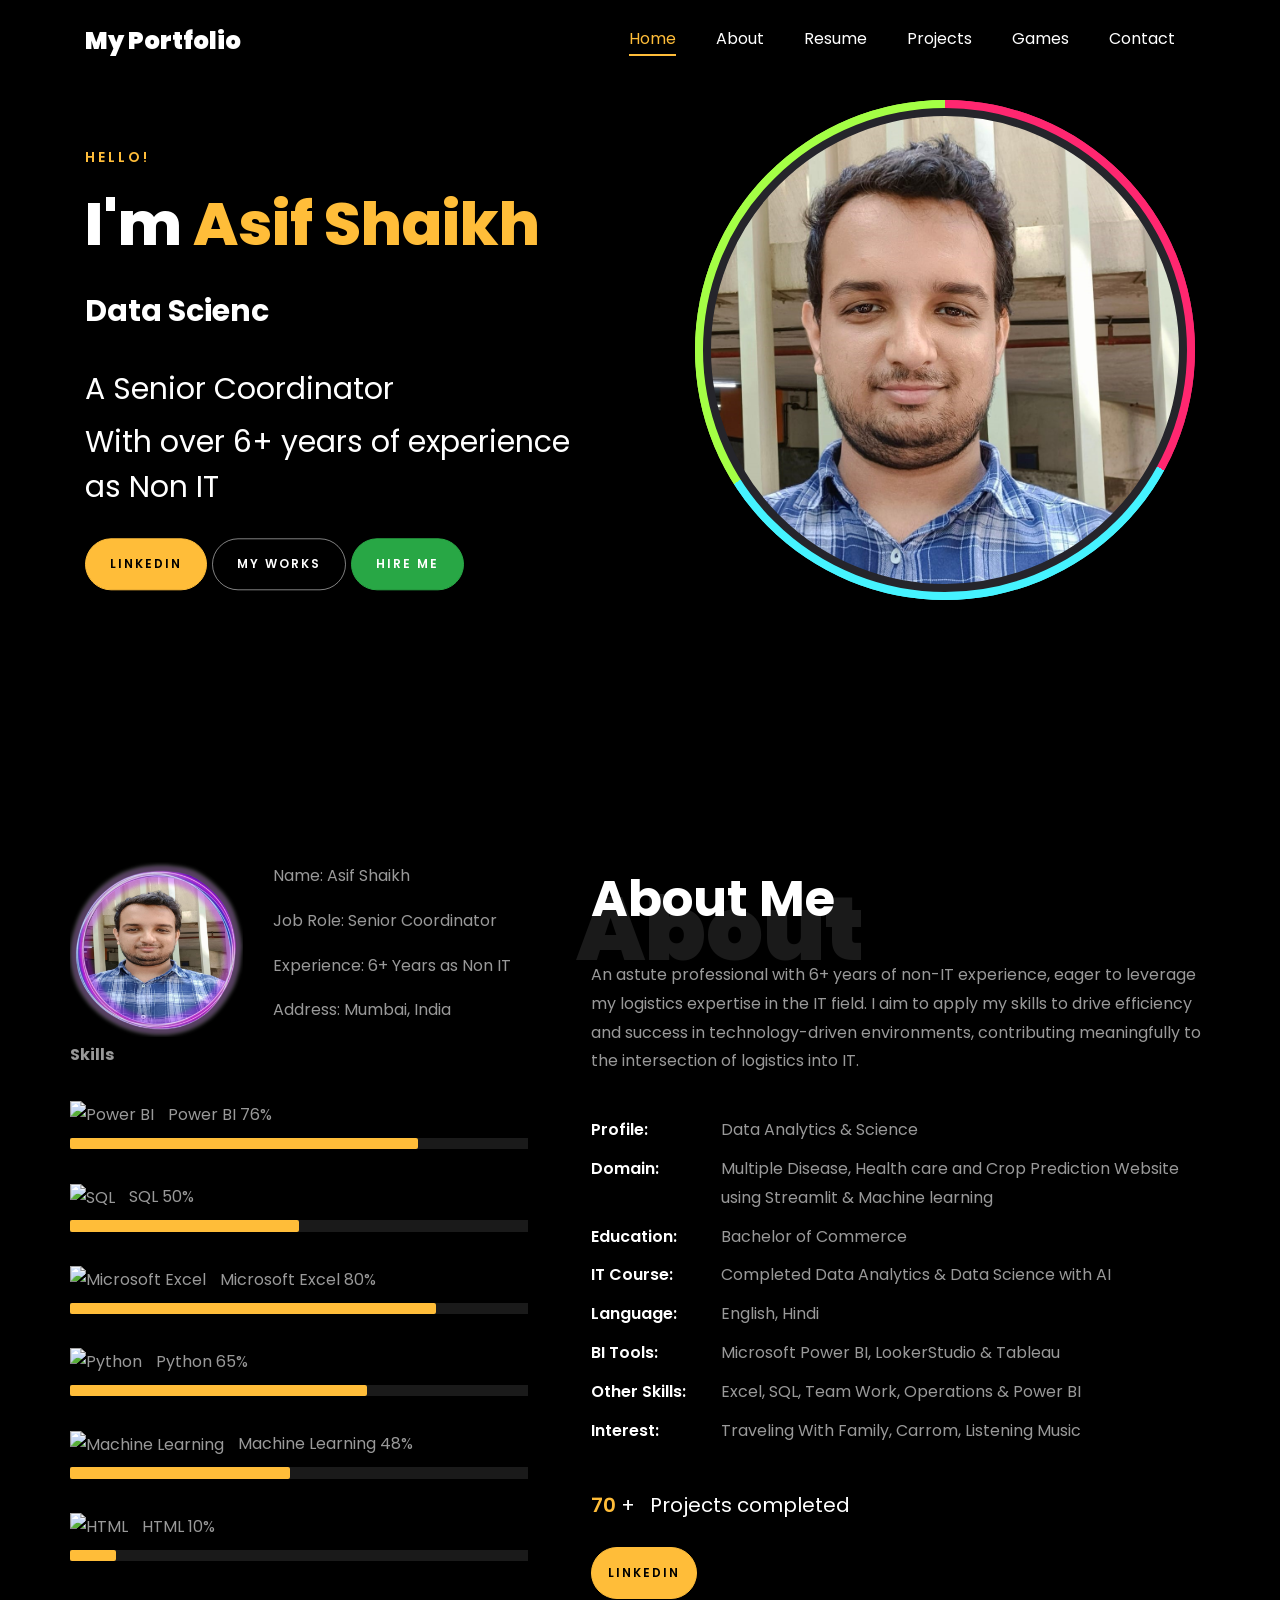
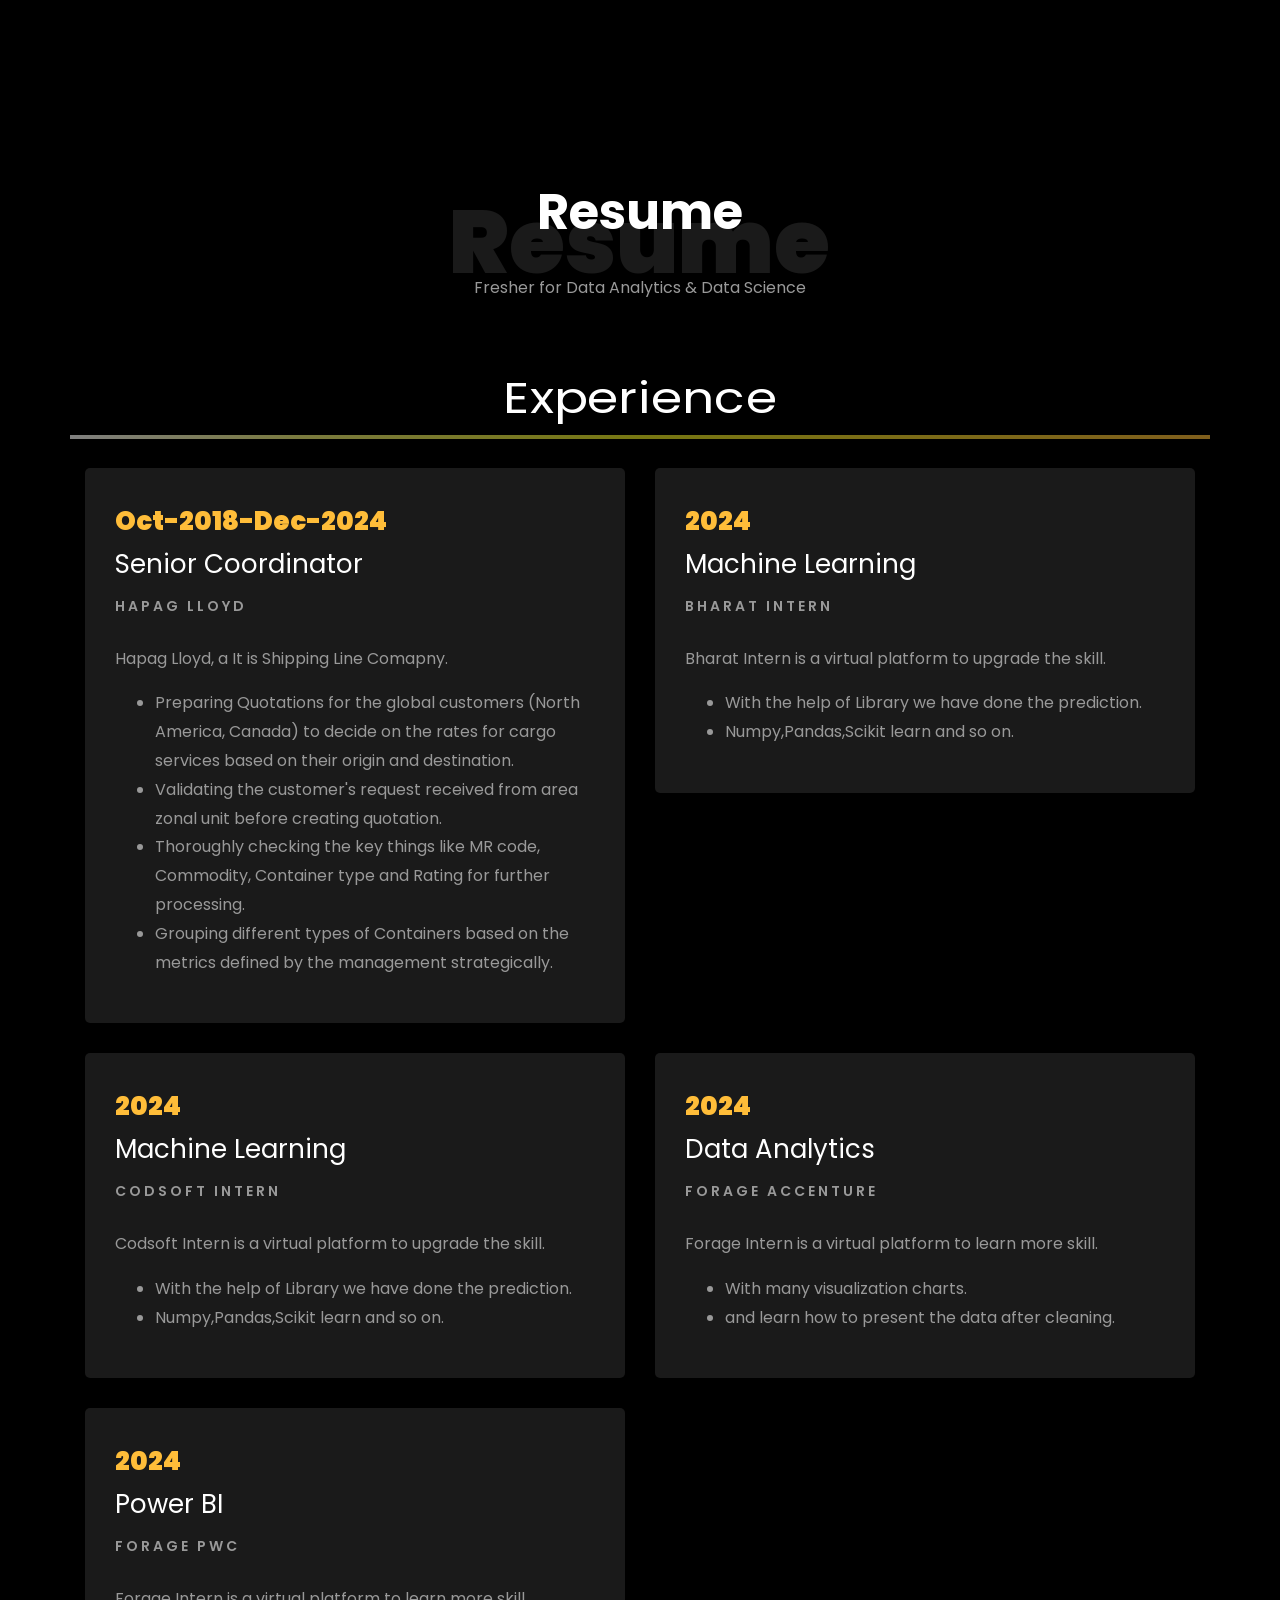
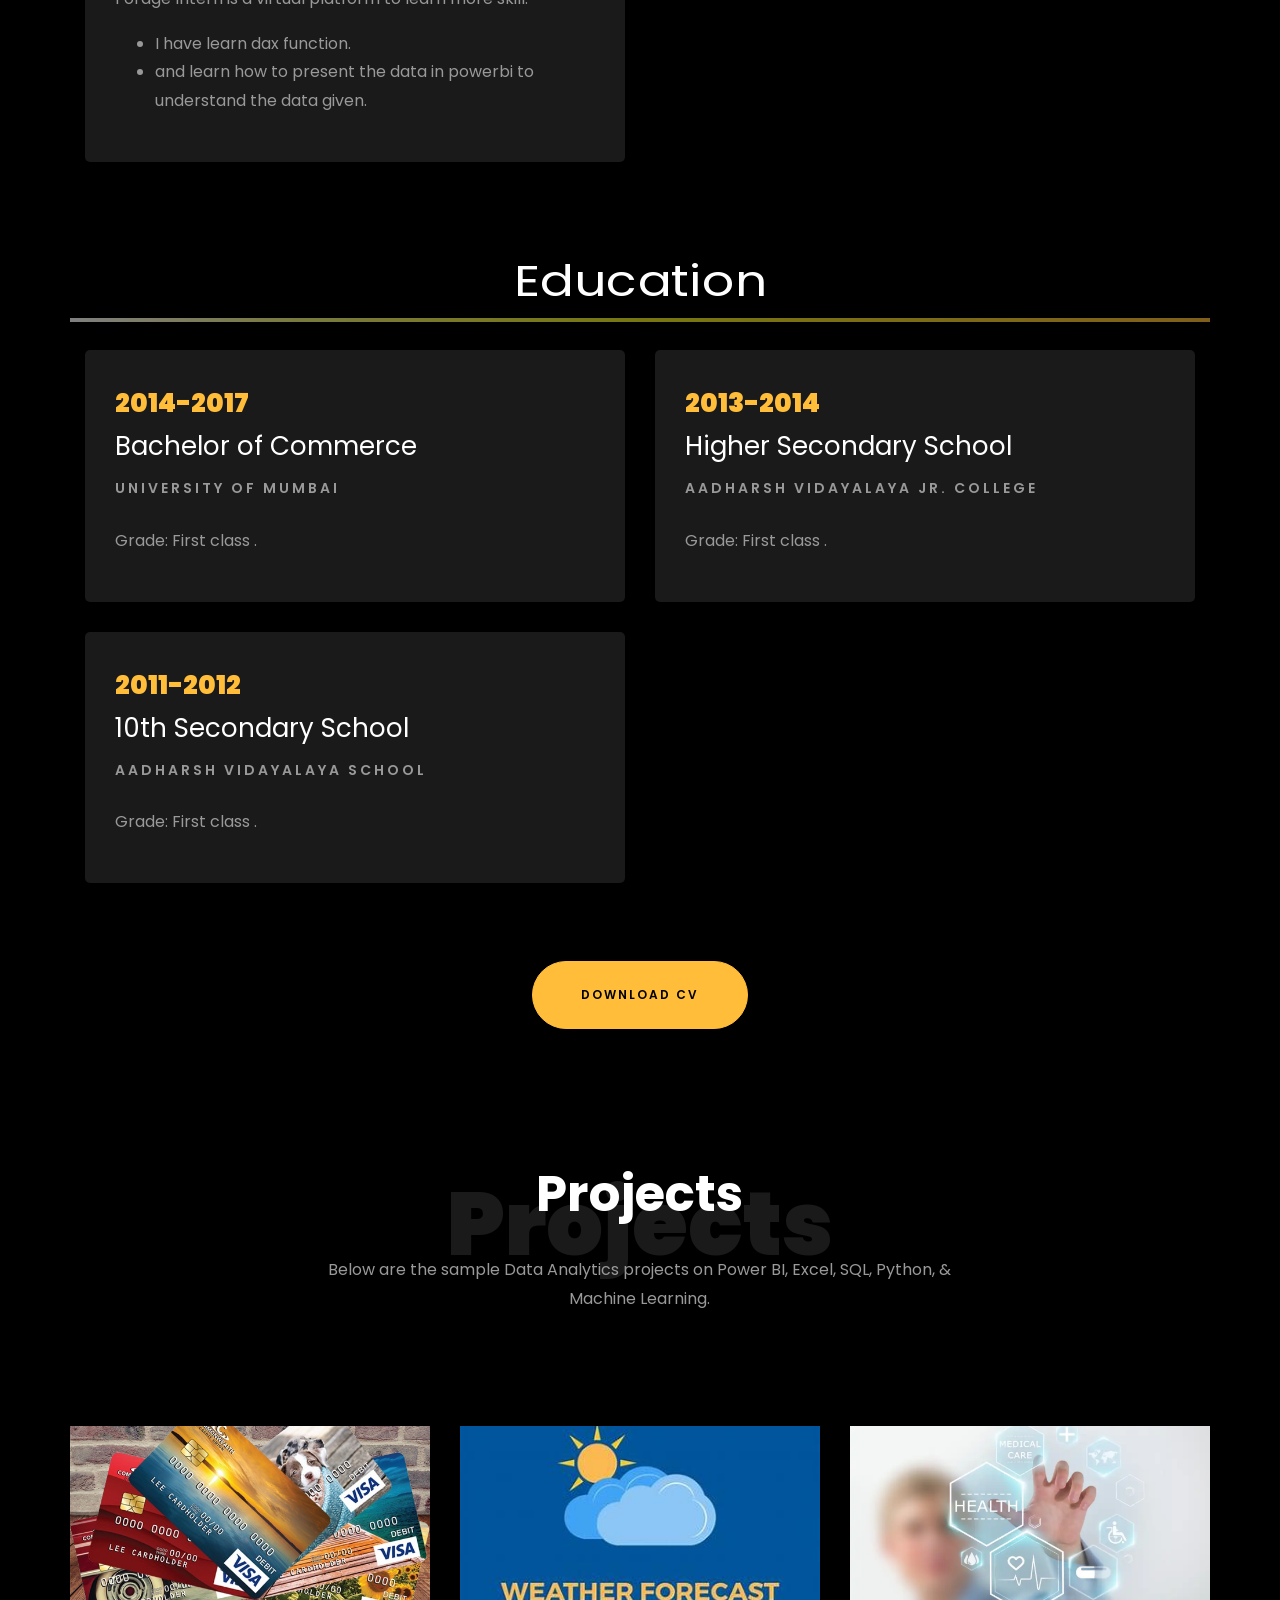
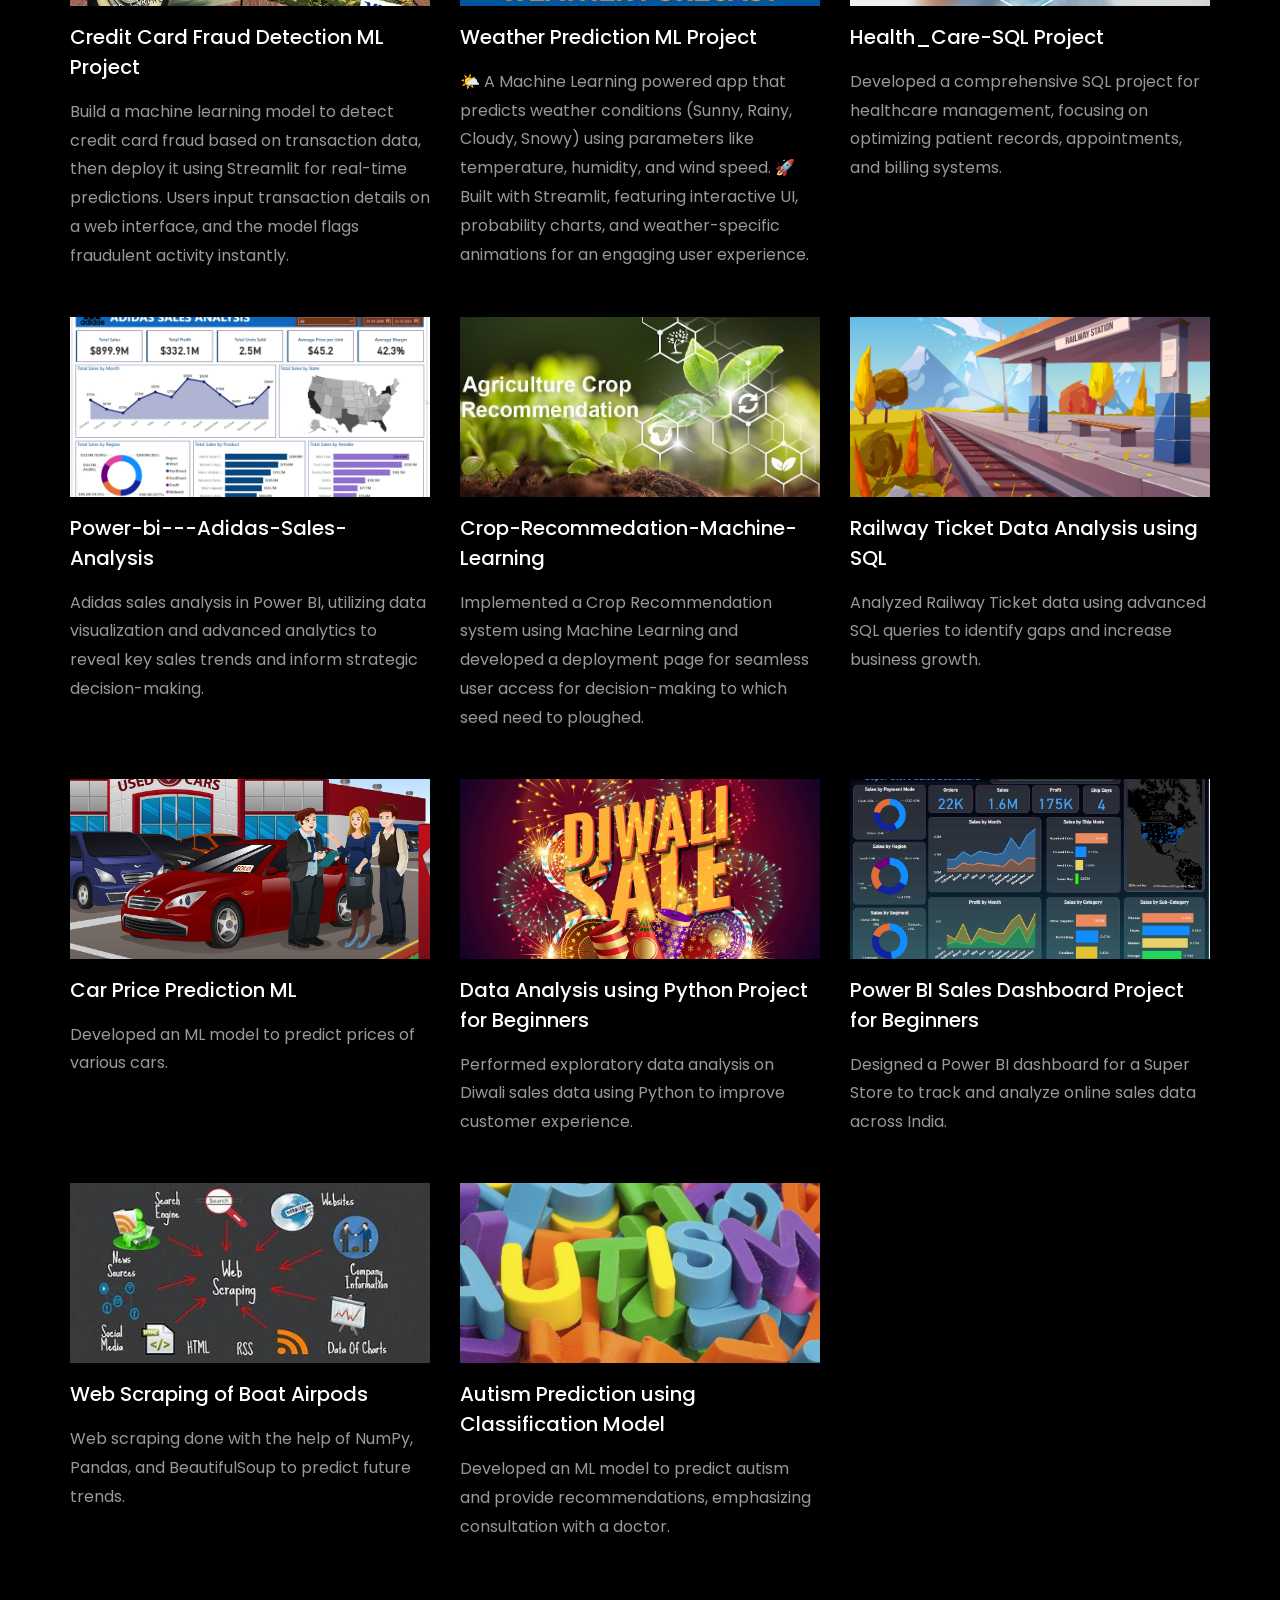
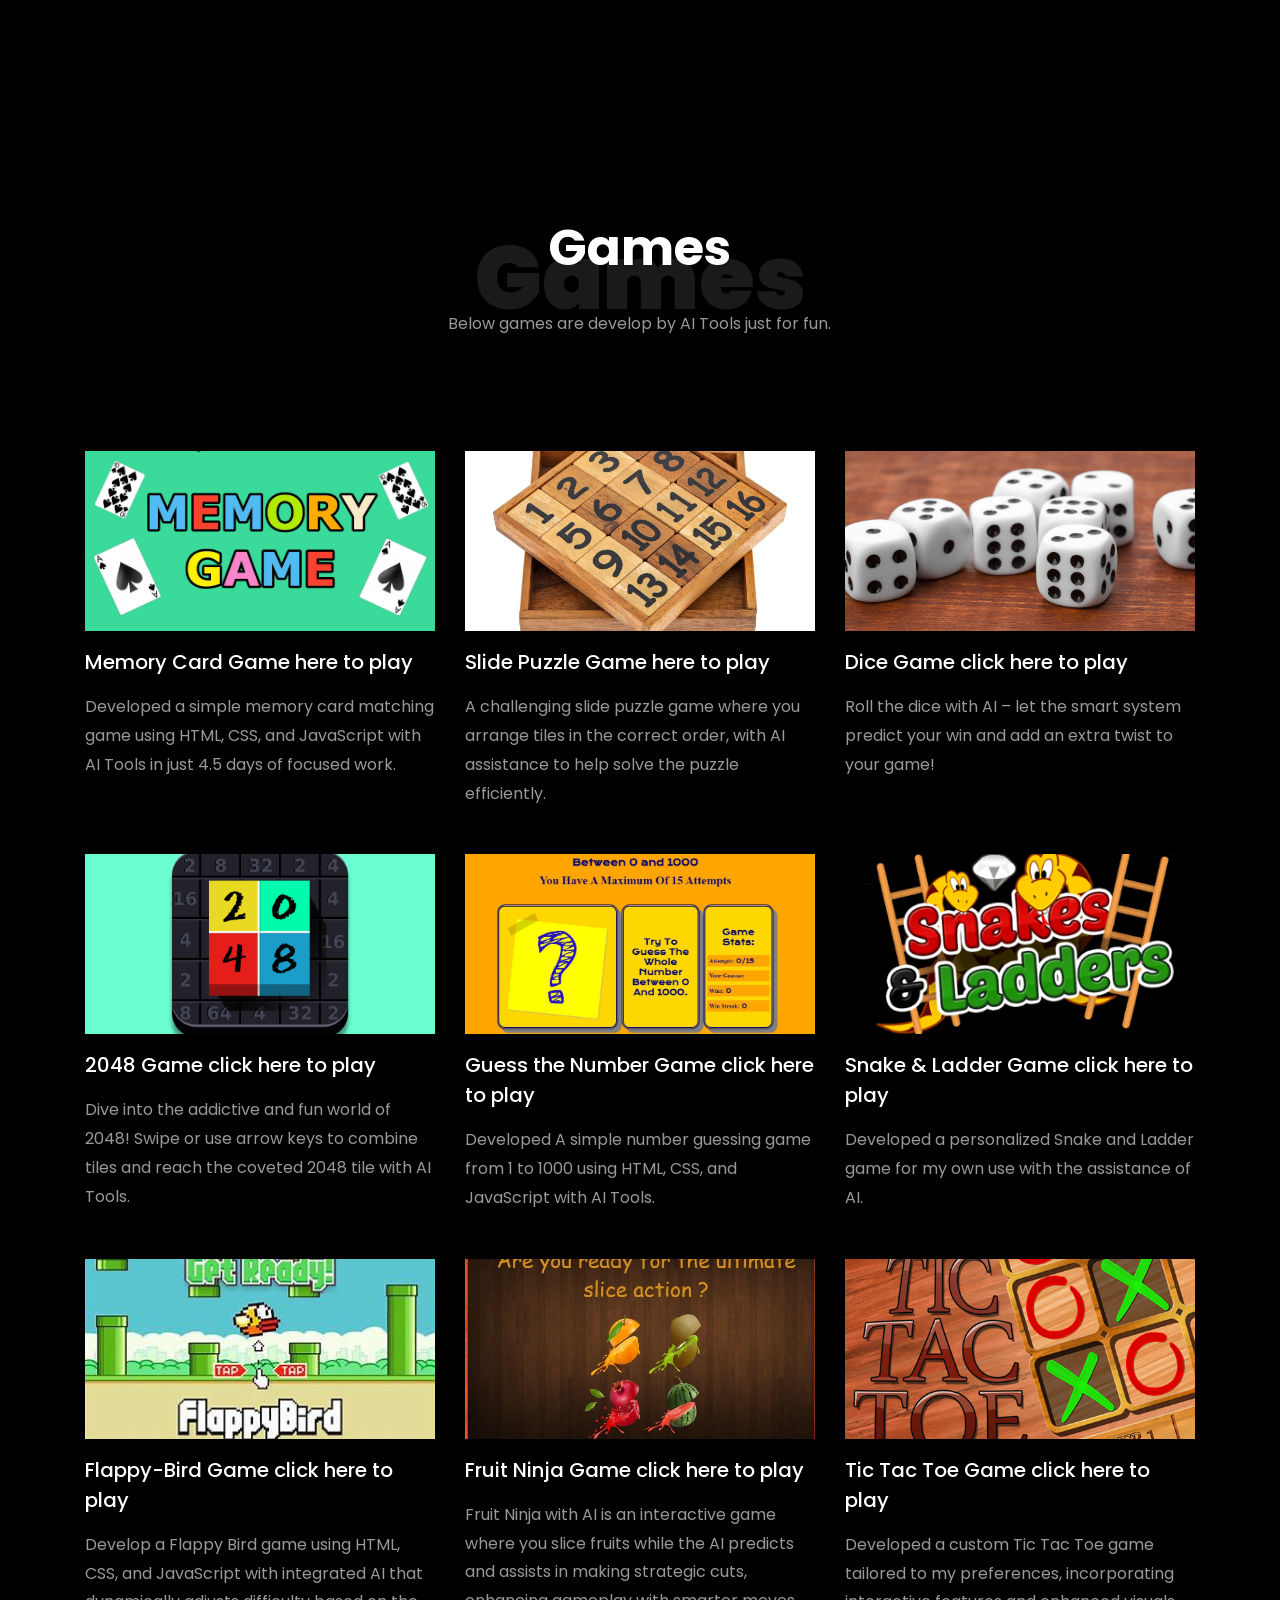
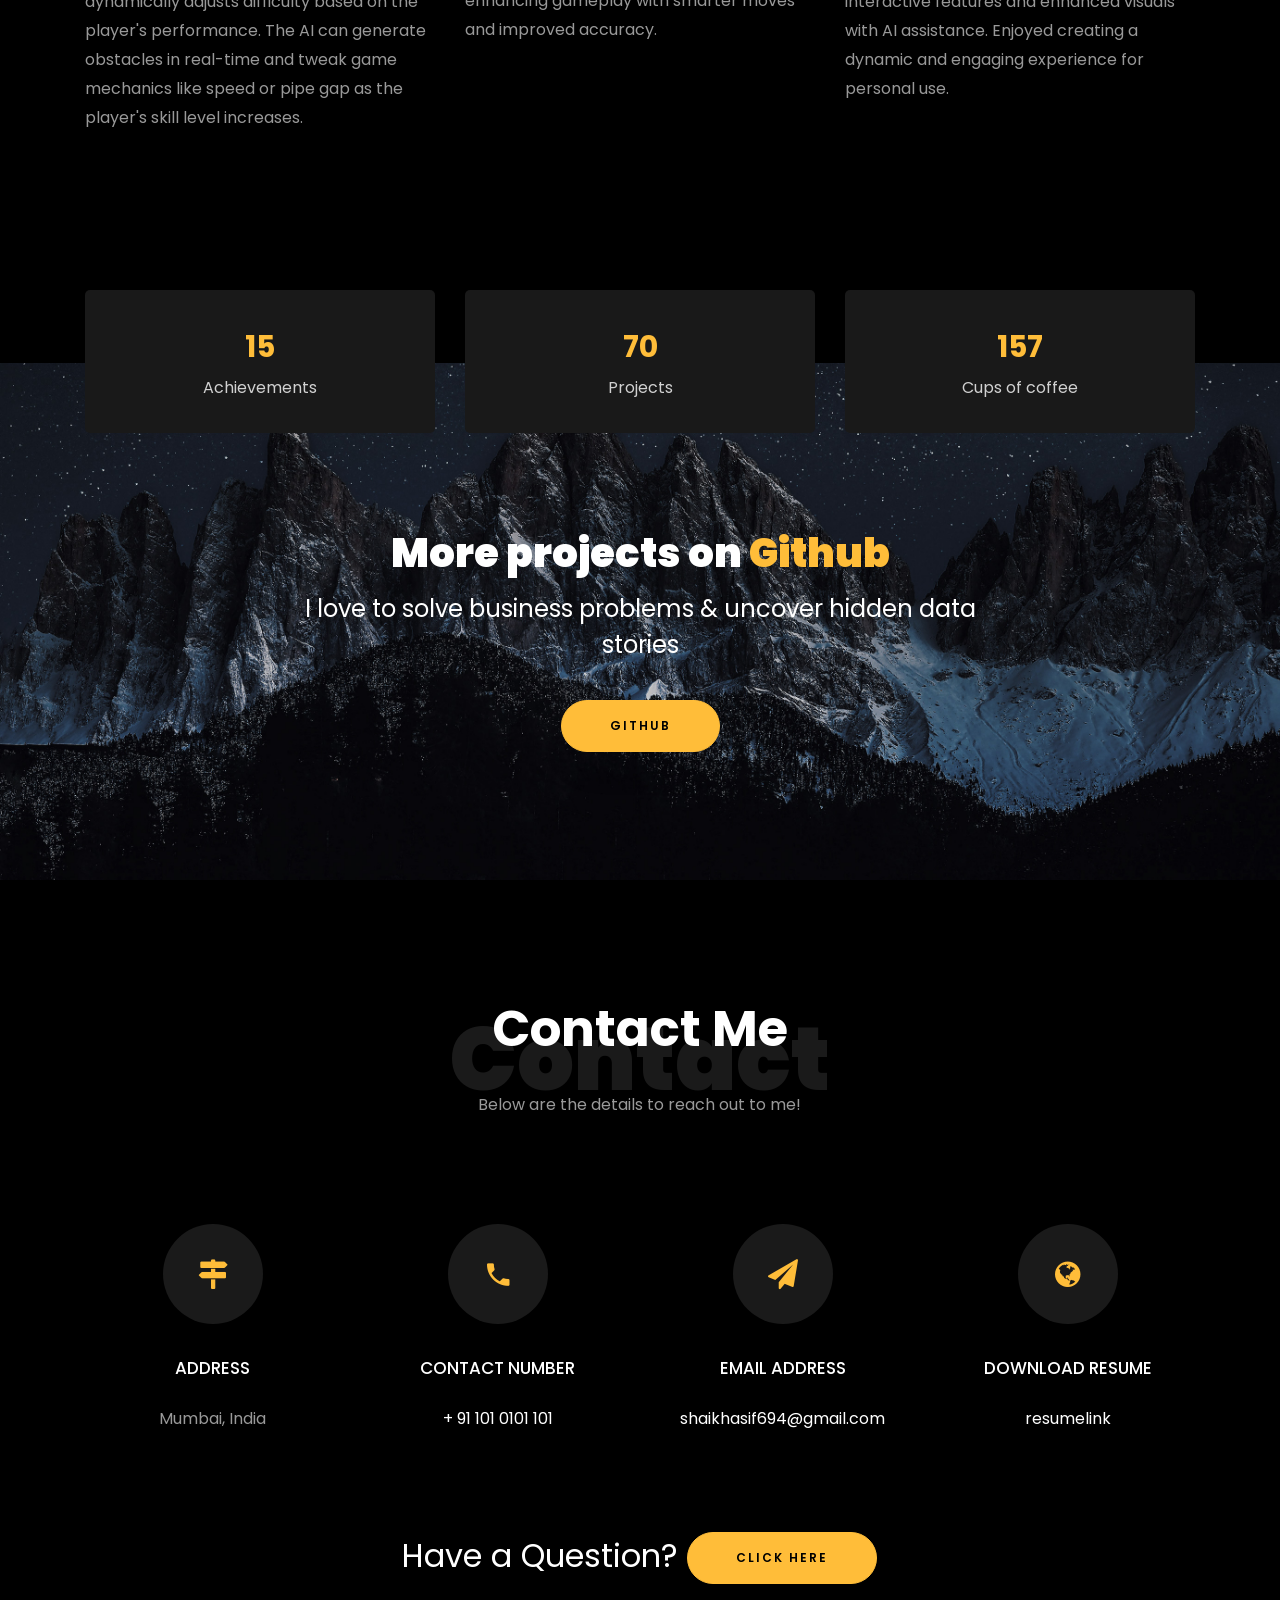
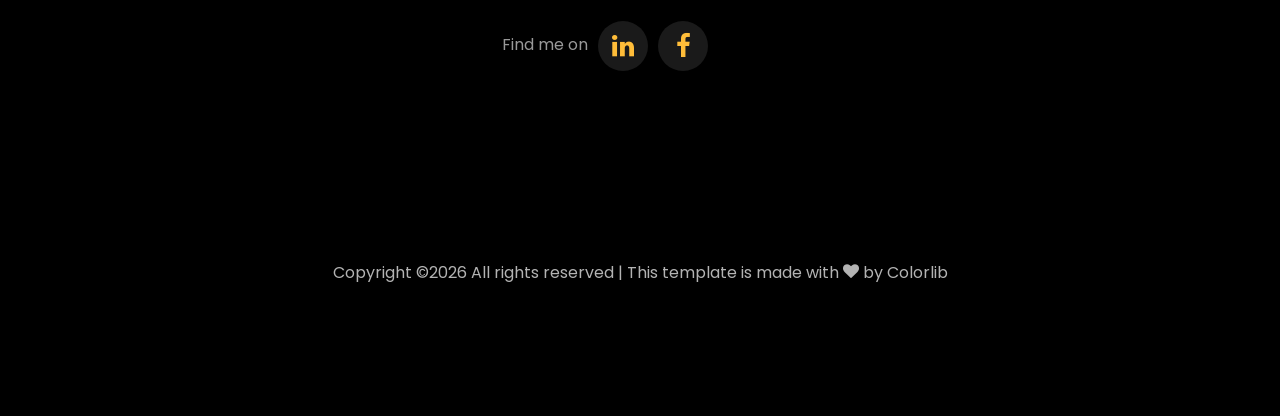
==== commit 15be8555: "Update index.html" ====
--- a/index.html
+++ b/index.html
@@ -144,8 +144,8 @@
 }
 .boxes {
     position: relative;
-    width: 500px;
-    height: 500px;
+	width: min(500px, 80vw);
+	height: min(500px, 80vw);
     background: repeating-conic-gradient(
         from var(--a),
         #ff2770 0%,   /* Neon Pink */
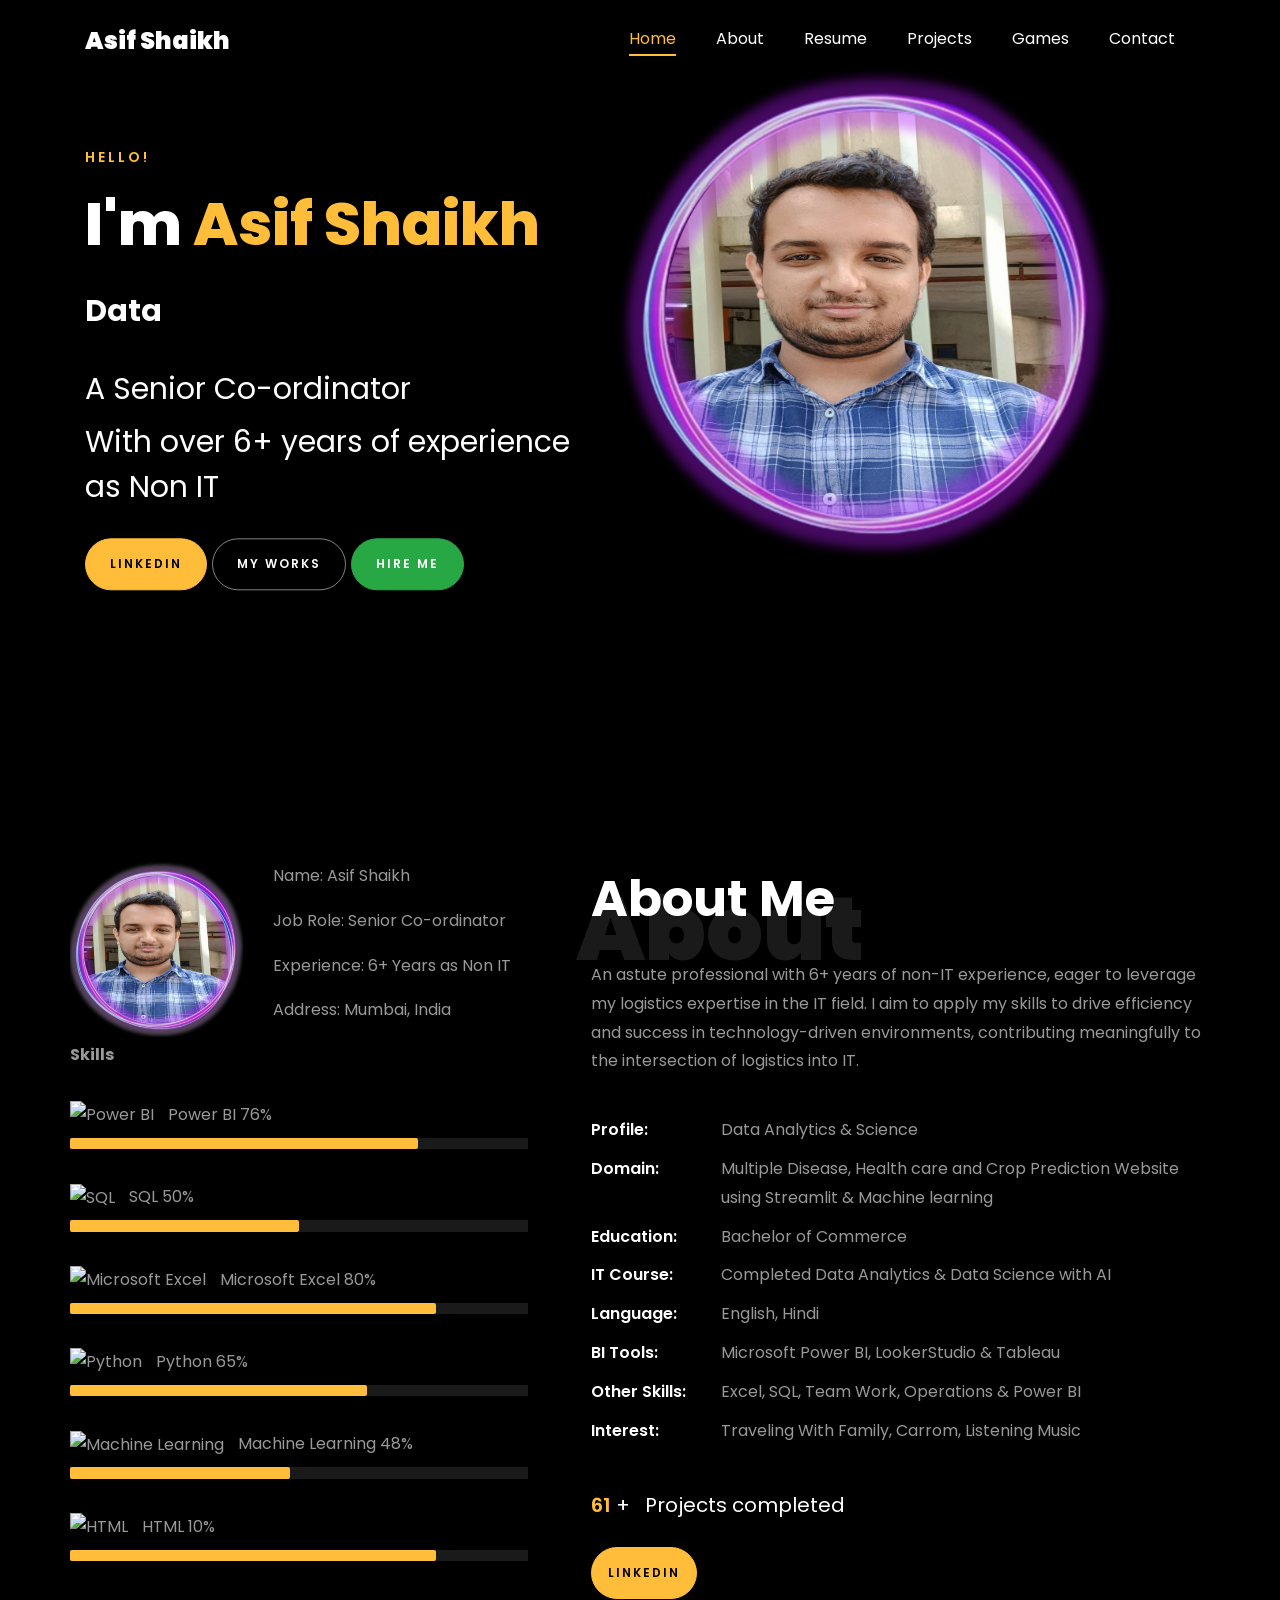
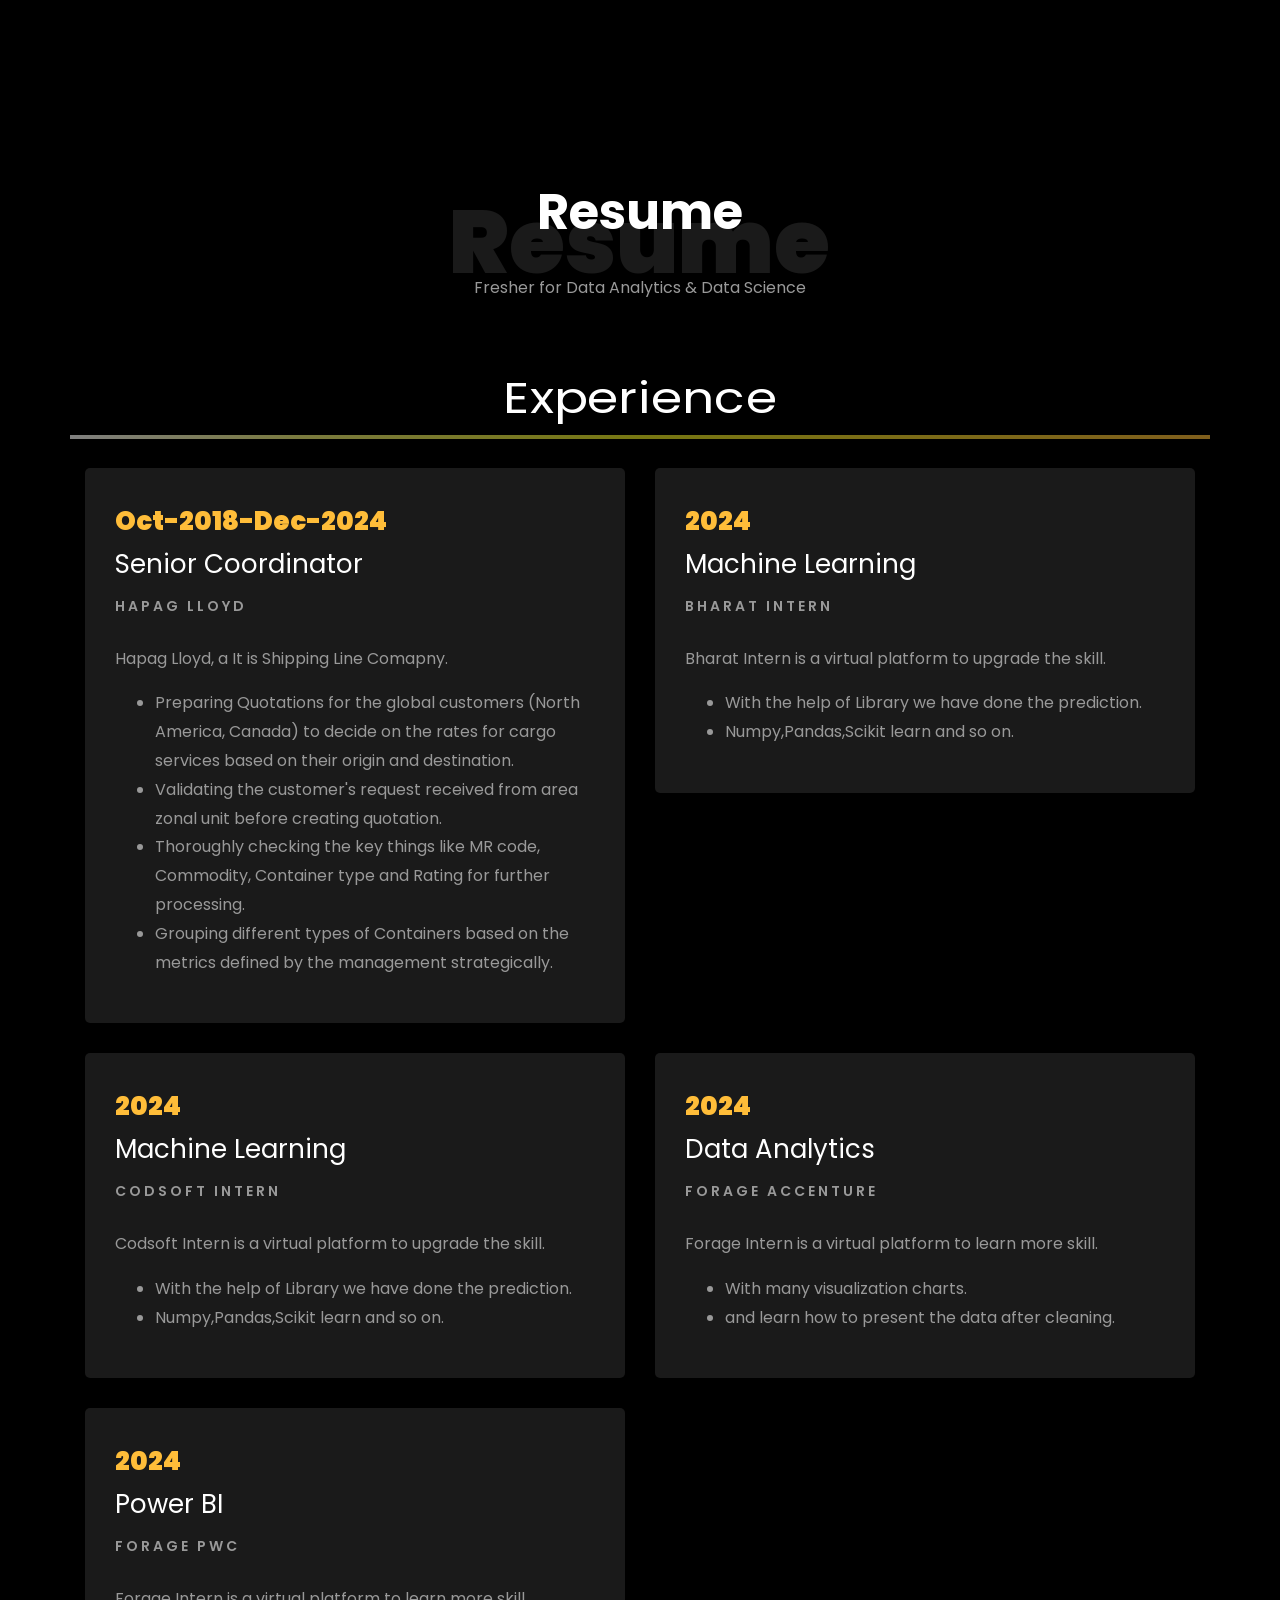
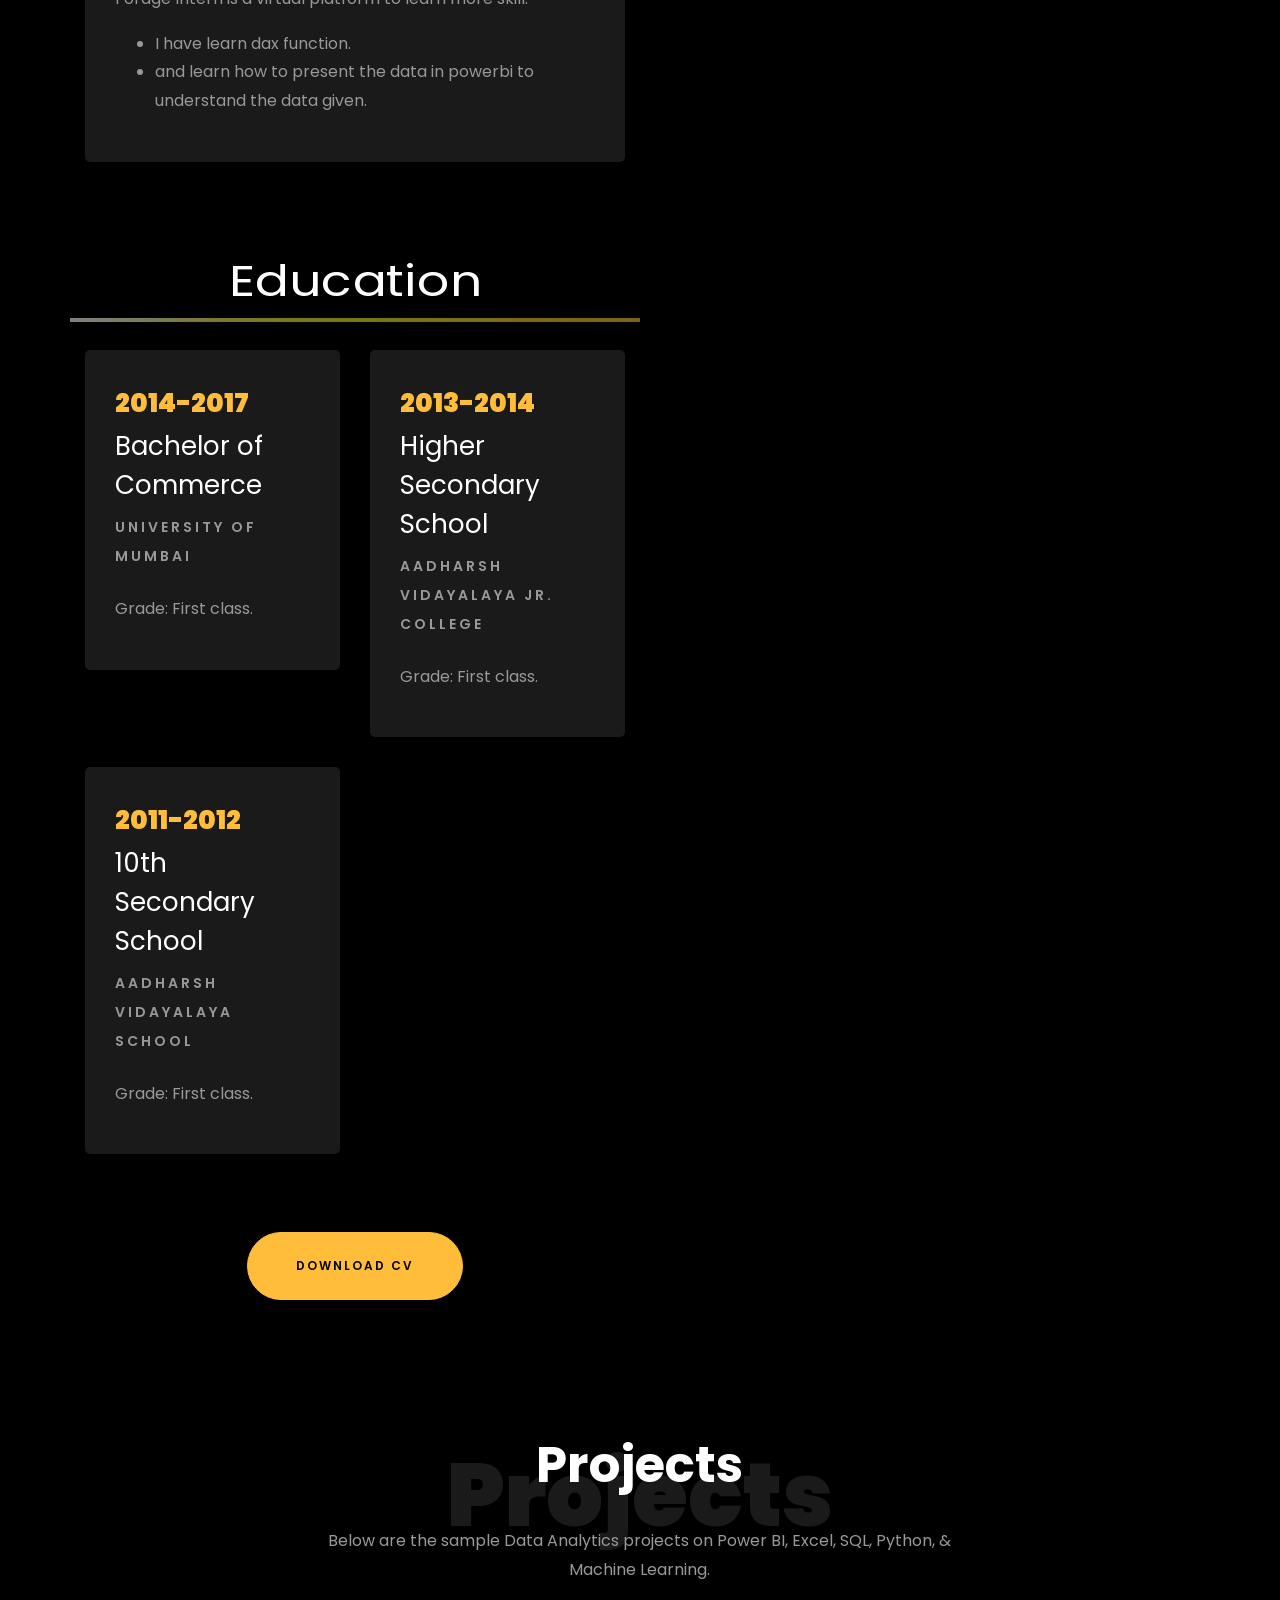
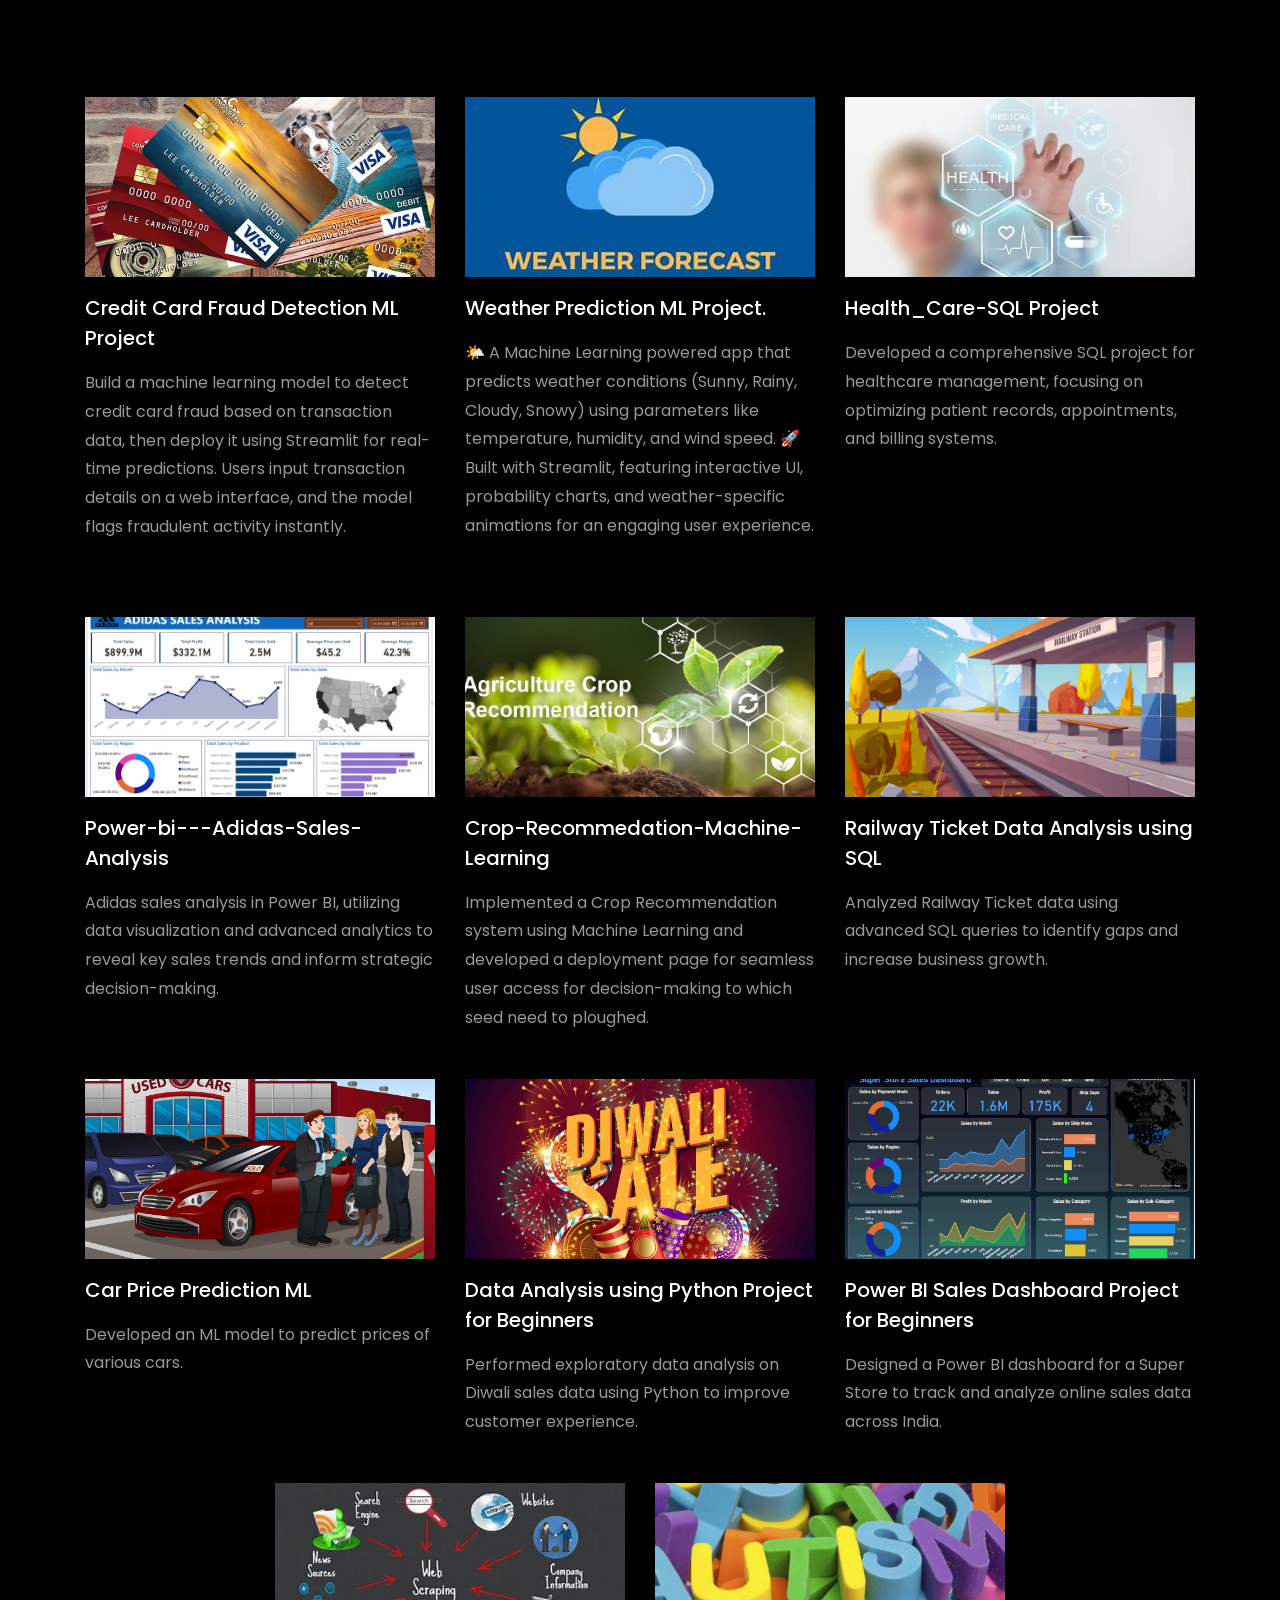
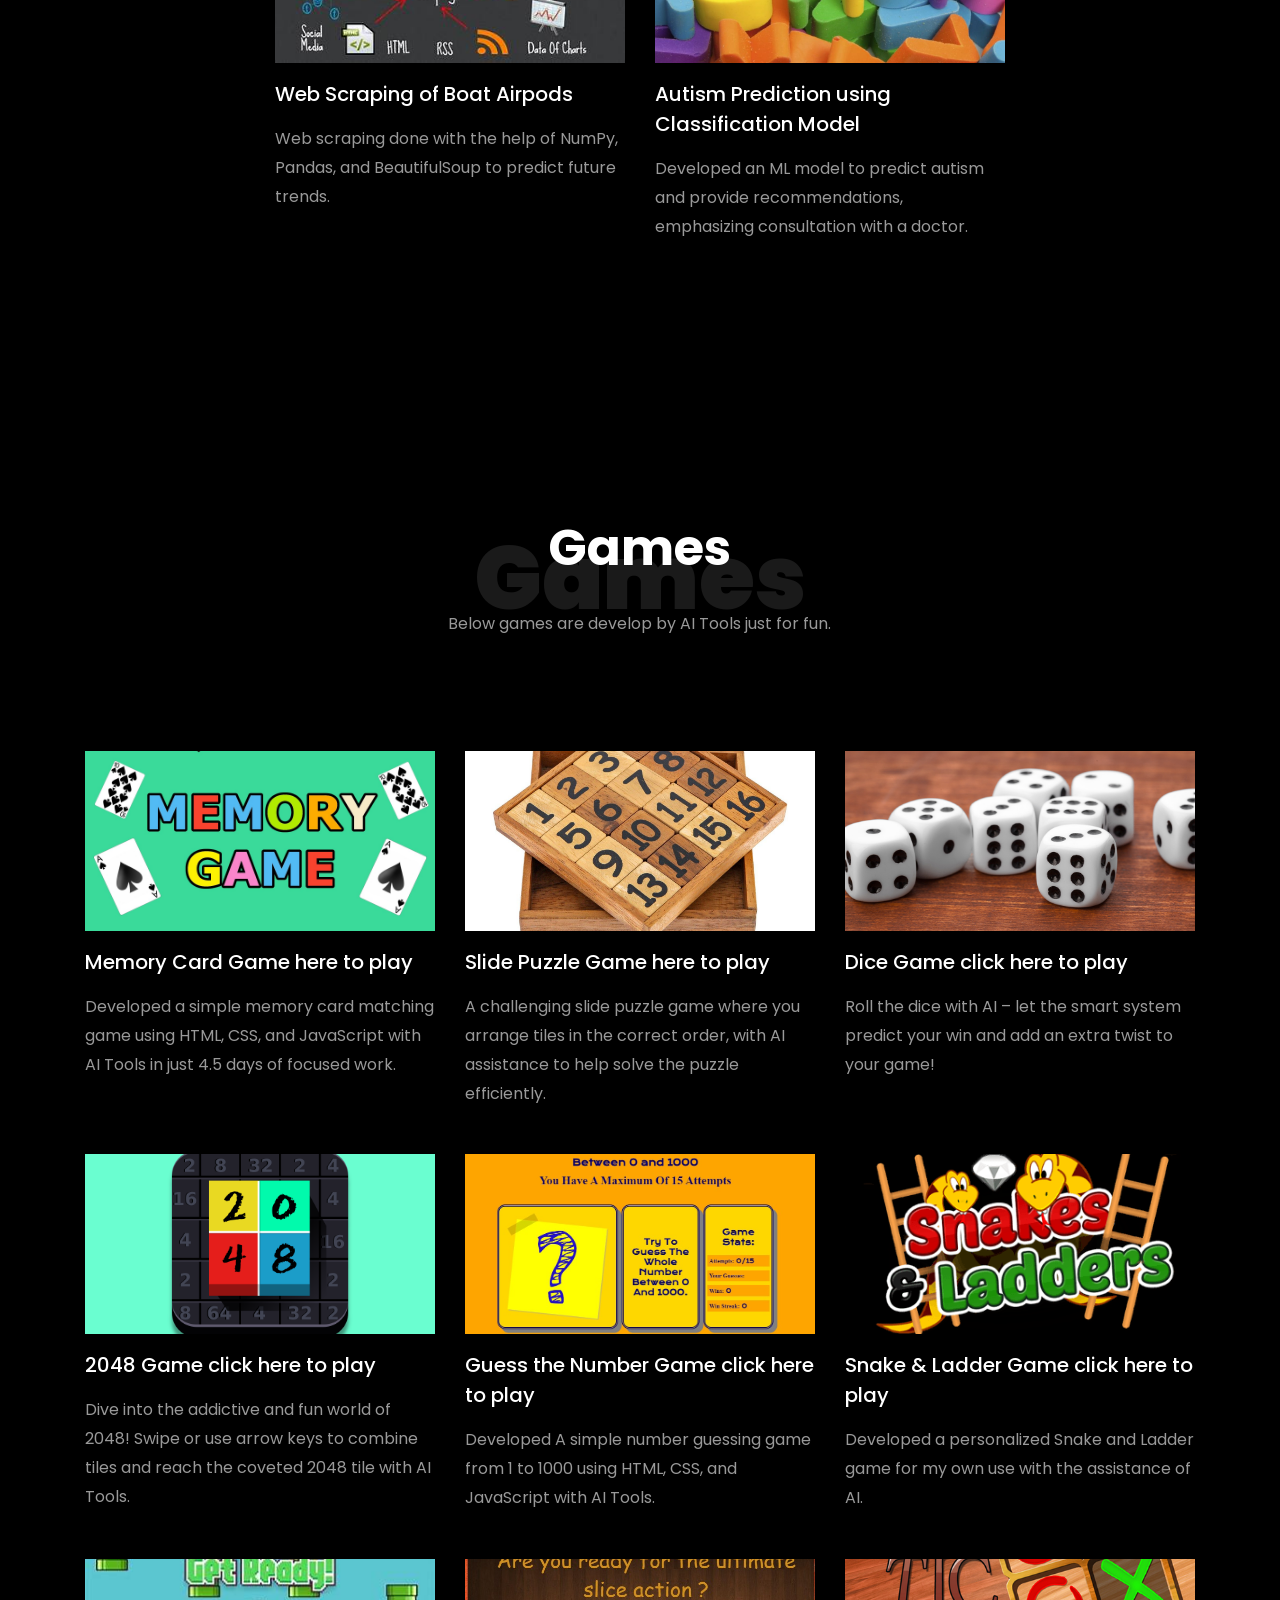
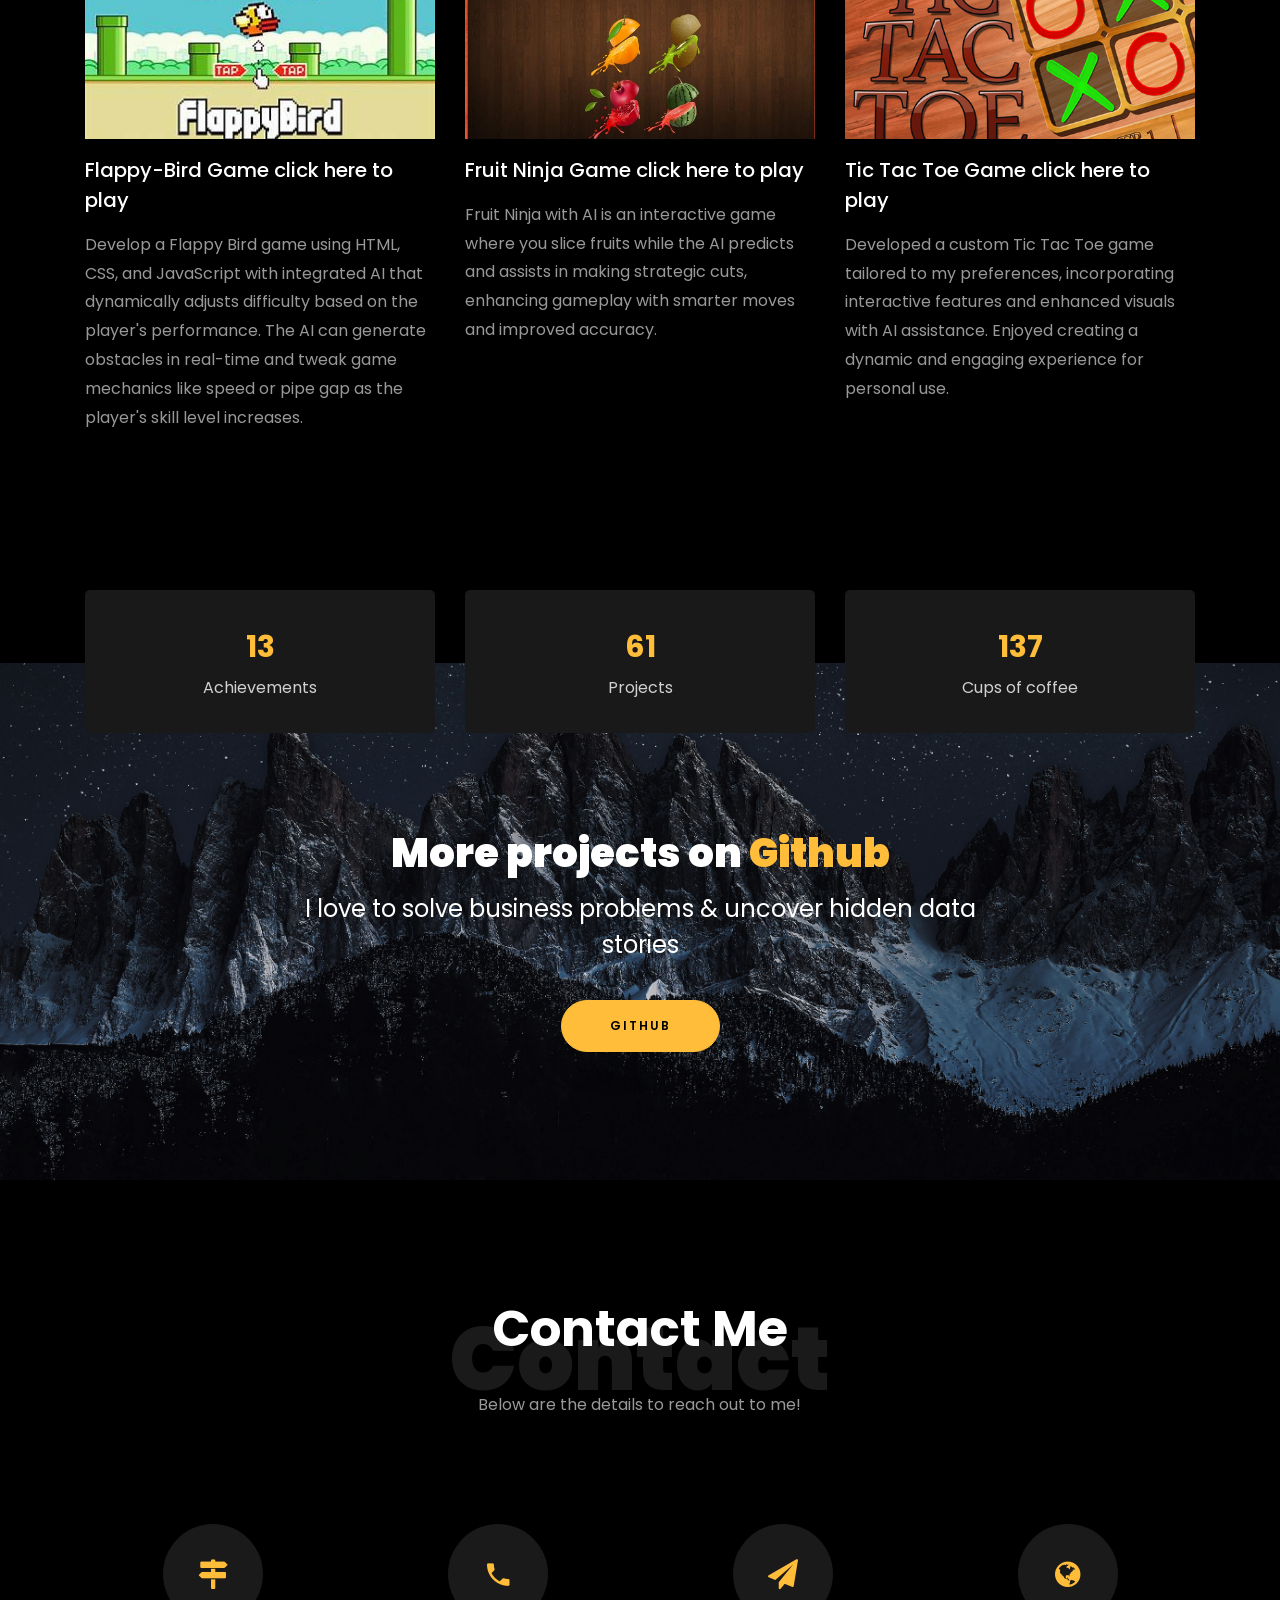
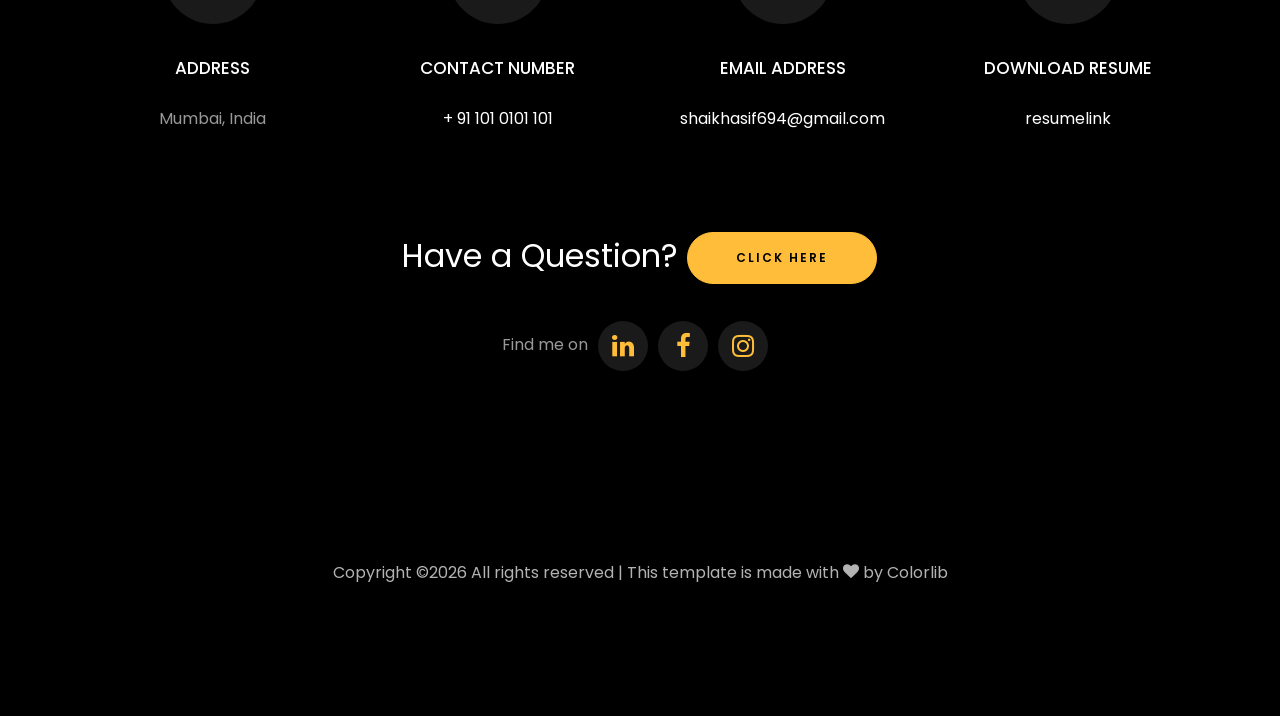
==== commit ec198d35: "Update index.html" ====
--- a/index.html
+++ b/index.html
@@ -3,7 +3,6 @@
   <head>
     <title>Asif Shaikh Portfolio</title>
     <meta charset="utf-8">
-	<meta http-equiv="X-UA-Compatible" content="IE=edge">
     <meta name="viewport" content="width=device-width, initial-scale=1, shrink-to-fit=no">
     
     <link href="https://fonts.googleapis.com/css?family=Poppins:100,200,300,400,500,600,700,800,900" rel="stylesheet">
@@ -22,8 +21,6 @@
     <link rel="stylesheet" href="css/flaticon.css">
     <link rel="stylesheet" href="css/icomoon.css">
     <link rel="stylesheet" href="css/style.css">
-	<link rel="stylesheet" href="css/mobile-fix.css">
-	
 
 
 
@@ -59,84 +56,6 @@
   background-color: #ffbd39;
 }
 
-
-/* Animation styles */
-#typing-animation {
-  position: relative;
-  font-size: 30px;
-  font-weight: bold;
-  color: rgb(255, 255, 255);
-  overflow: hidden;
-  white-space: nowrap;
-  animation: typing 3s steps(20, end) infinite;
-}
-
-#typing-animation:before {
-  content: '';
-  /* position: absolute; */
-  top: 0;
-  left: 0;
-  width: 0;
-  height: 100%;
-  background-color: #ccc;
-  animation: typing-cursor 0.5s ease-in-out infinite;
-}
-
-
-@keyframes typing {
-  from {
-    width: 0;
-  }
-  to {
-    width: 100%;
-  }
-}
-
-@keyframes typing-cursor {
-  from {
-    width: 5px;
-  }
-  to {
-    width: 0;
-  }
-}
-
-/* Adjust image size */
-.one-third {
-  height: 80px; /* Adjust this height as needed */
-  background-size: contain;
-  background-repeat: no-repeat;
-  background-position: top center; /* Position the image towards the top center */
-}
-
-/* project image zoom effect */
-
-.zoom-effect {
-  overflow: hidden;
-  transition: transform 0.3s ease-out;
-}
-
-.zoom-effect:hover {
-  transform: scale(1.1);
-}
-
-.btn-secondary {
-  background-color: #f39c12; /* Example color */
-  color: #fff;
-  border: 1px solid #e67e22; /* Example border color */
-}
-
-.btn-secondary:hover {
-  background-color: #e67e22;
-  color: #fff;
-  border-color: #d35400;
-}
-.skill-item {
-    display: flex;
-    align-items: center;
-    margin-bottom: 15px;
-}
-
 .skill-logo {
     width: 40px; /* Adjust size as needed */
     height: auto;
@@ -144,6 +63,7 @@
 }
 .boxes {
     position: relative;
+	top: 40%; /* reduce this value to move up */
 	width: min(500px, 80vw);
 	height: min(500px, 80vw);
     background: repeating-conic-gradient(
@@ -162,85 +82,93 @@
     transform: translateY(-50px); /* Adjust the vertical position */
 }
 
-@keyframes animate {
-    0% {
-        --a: 0deg;
-    }
-    100% {
-        --a: 360deg;
-    }
-}
-  
-@keyframes glow {
-    0% {
-        box-shadow: 0 0 60px #ff2770, /* Larger Neon Pink glow */
-                    0 0 80px #45f3ff, /* Larger Neon Blue glow */
-                    0 0 100px #ff45f0; /* Larger Neon Green glow */
-    }
-    100% {
-        box-shadow: 0 0 80px #ff2770, /* Even Larger Neon Pink glow */
-                    0 0 100px #45f3ff, /* Even Larger Neon Blue glow */
-                    0 0 120px #f345ff; /* Even Larger Neon Green glow */
-    }
-}
-@property --a {
-    syntax: '<angle>';
-    inherits: false;
-    initial-value: 0deg;
-}
-
-@property --b {
-    syntax: '<length>';
-    inherits: false;
-    initial-value: 10px;
-}
-
-
-.boxes:hover {
-    transform: scale(1.05); /* Slightly scale up on hover */
-    box-shadow: 0 0 120px #ff2770, /* Glowing stronger on hover */
-                0 0 140px #45f3ff,
-                0 0 160px #a4ff45;
-}
-
-.boxes::before {
-    content: '';
-    position: absolute;
+
+/* Animation styles */
+#typing-animation {
+  position: relative;
+  font-size: 30px;
+  font-weight: bold;
+  color: rgb(255, 255, 255);
+  overflow: hidden;
+  white-space: nowrap;
+  animation: typing 3s steps(20, end) infinite;
+}
+
+#typing-animation:before {
+  content: "";
+  /* position: absolute; */
+  top: 0;
+  left: 0;
+  width: 0;
+  height: 100%;
+  background-color: #ccc;
+  animation: typing-cursor 0.5s ease-in-out infinite;
+}
+
+@keyframes typing {
+  from {
+    width: 0;
+  }
+  to {
     width: 100%;
-    height: 100%;
-    background: repeating-conic-gradient(
-        from var(--a),
-        #ff2770 0%,   /* Neon Pink */
-        #ff2770 33%,
-        #45f3ff 33%,  /* Neon Blue */
-        #45f3ff 66%,
-        #a4ff45 66%,  /* Neon Green */
-        #a4ff45 100%
-    );
-    animation: animate 4s linear infinite;
-    animation-delay: -1s;
-    border-radius: 50%; /* Make it circular */
-}
-  
-.boxes::after {
-    content: '';
-    position: absolute;
-    inset: 8px;
-    background: #2d2d39;
-    border-radius: 50%; /* Make it circular */
-    border: 8px solid #25252b;
-
-    /* Adding the image */
-    background-image: url('images/my1.jpg');
-    background-size: cover; /* Ensures the image covers the entire area */
-    background-position: center; /* Center the image */
-    
-    /* Adding an inner glow */
-    box-shadow: inset 0 0 30px #ff2770, Neon Pink inner glow
-                inset 0 0 40px #45f3ff, /* Neon Blue inner glow */
-                inset 0 0 50px #a4ff45; /* Neon Green inner glow */
-}
-
+  }
+}
+
+@keyframes typing-cursor {
+  from {
+    width: 5px;
+  }
+  to {
+    width: 0;
+  }
+}
+
+/* Adjust image size */
+.one-third {
+  height: 80px; /* Adjust this height as needed */
+  background-size: contain;
+  background-repeat: no-repeat;
+  background-position: top; /* Position the image towards the top center */
+}
+
+/* project image zoom effect */
+
+.zoom-effect {
+  overflow: hidden;
+  transition: transform 0.3s ease-out;
+}
+
+.zoom-effect:hover {
+  transform: scale(1.1);
+}
+
+.btn-secondary {
+  background-color: #f39c12; /* Example color */
+  color: #fff;
+  border: 1px solid #e67e22; /* Example border color */
+}
+
+.btn-secondary:hover {
+  background-color: #e67e22;
+  color: #fff;
+  border-color: #d35400;
+}
+.skill-item {
+    display: flex;
+    align-items: center;
+    margin-bottom: 15px;
+}
+
+/* project image zoom effect */
+
+.zoom-effect {
+  overflow: hidden;
+  transition: transform 0.3s ease-out;
+}
+
+.zoom-effect:hover {
+  transform: scale(1.1);
+}
 
 
 </style>
@@ -252,7 +180,7 @@
 	  
     <nav class="navbar navbar-expand-lg navbar-dark ftco_navbar ftco-navbar-light site-navbar-target" id="ftco-navbar">
 	    <div class="container">
-	      <a class="navbar-brand" href="index.html">My Portfolio</a>
+	      <a class="navbar-brand" href="index.html">Asif Shaikh</a>
 	      <button class="navbar-toggler js-fh5co-nav-toggle fh5co-nav-toggle" type="button" data-toggle="collapse" data-target="#ftco-nav" aria-controls="ftco-nav" aria-expanded="false" aria-label="Toggle navigation">
 	        <span class="oi oi-menu"></span> Menu
 	      </button>
@@ -275,11 +203,10 @@
 	      	<div class="overlay"></div>
 	         <div class="container">
 	          <div class="row d-md-flex no-gutters slider-text align-items-end justify-content-end" data-scrollax-parent="true">
-				<div class="boxes"></div>
-	          	<!-- <div class="one-third js-fullheight order-md-last img" style="background-image:url(images/Picture31.png);">
+	          	<div class="one-third js-fullheight order-md-last img" style="background-image:url(images/Picture31.png);">
 	          	 <div class="overlay"></div>
-	          	</div> -->
-		          <div class="one-forth d-flex  align-items-center ftco-animate" data-scrollax=" properties: { translateY: '80%' }">
+	          	</div>
+		          <div class="one-forth d-flex  align-items-center ftco-animate" data-scrollax=" properties: { translateY: '70%' }">
 		          	<div class="text">
 		          		<span class="subheading">Hello!</span>
 			            <h1 class="mb-4 mt-3">I'm <span>Asif Shaikh</span></h1>
@@ -322,7 +249,7 @@
 
 						<br>
 						<br>
-			            <h2>A Senior Coordinator</h2>
+			            <h2>A Senior Co-ordinator</h2>
 						<h2 class="d-flex" style="margin-bottom: 0">With over 6+ years of experience as Non IT</h2>
 						<br>
 			            <p><a href="https://www.linkedin.com/in/asif-shaikh1301/" class="btn btn-primary py-3 px-4">linkedin</a> 
@@ -335,6 +262,8 @@
 	      </div>
 		</div>
     </section>
+
+
 
     <section class="ftco-about img ftco-section ftco-no-pb" id="about-section">
     	<div class="container">
@@ -354,7 +283,7 @@
 									<div class="col-sm-6 col-md-7">
 									  <div class="about-info">
 										<p><span class="title-s">Name: </span> <span>Asif Shaikh</span></p>
-										<p><span class="title-s">Job Role: </span> <span>Senior Coordinator</span></p>
+										<p><span class="title-s">Job Role: </span> <span>Senior Co-ordinator</span></p>
 										<p><span class="title-s">Experience: </span> <span>6+ Years as Non IT </span></p>
 										<p><span class="title-s">Address: </span> <span>Mumbai, India</span></p>
 									  </div>
@@ -404,7 +333,7 @@
 									<img src="https://i.postimg.cc/hjT6MTSF/icons8-html-96.png" alt="HTML" class="skill-logo" />
 									<span>HTML</span> <span class="pull-right">10%</span>
 									<div class="progress">
-										<div class="progress-bar" role="progressbar" style="width: 10%" aria-valuenow="80" aria-valuemin="0"
+										<div class="progress-bar" role="progressbar" style="width: 80%" aria-valuenow="80" aria-valuemin="0"
 											aria-valuemax="100"></div>
 									</div>
 								</div>
@@ -453,6 +382,9 @@
 		</div>
     </section>
 
+
+
+	
     <section class="ftco-section ftco-no-pb" id="resume-section">
     	<div class="container">
     		<div class="row justify-content-center pb-5">
@@ -500,7 +432,6 @@
 							<ul>
 								<li>With the help of Library we have done the prediction.</li>
 								<li>Numpy,Pandas,Scikit learn and so on.</li>
-								
 							</ul>
 						</p>
 					</div>
@@ -516,7 +447,6 @@
 							<ul>
 								<li>With the help of Library we have done the prediction.</li>
 								<li>Numpy,Pandas,Scikit learn and so on.</li>
-								
 							</ul>
 						</p>
 					</div>
@@ -532,7 +462,6 @@
 							<ul>
 								<li>With many visualization charts.</li>
 								<li>and learn how to present the data after cleaning.</li>
-								
 							</ul>
 						</p>
 					</div>
@@ -548,12 +477,8 @@
 							<ul>
 								<li>I have learn dax function.</li>
 								<li>and learn how to present the data in powerbi to understand the data given.</li>
-								
 							</ul>
-						</p>
-					</div>
-
-				</div>
+						</p>		
 			</div>
 
 		<br>
@@ -571,7 +496,7 @@
     					<span class="date">2014-2017</span>
     					<h2>Bachelor of Commerce</h2>
     					<span class="position">University of Mumbai</span>
-    					<p class="mt-4">Grade: First class .</p>
+    					<p class="mt-4">Grade: First class.</p>
     				</div>
     			</div>
 
@@ -580,16 +505,16 @@
     					<span class="date">2013-2014</span>
     					<h2>Higher Secondary School</h2>
     					<span class="position">Aadharsh Vidayalaya Jr. College</span>
-    					<p class="mt-4">Grade: First class .</p>
+    					<p class="mt-4">Grade: First class.</p>
     				</div>
 				</div>
 
 				<div class="col-md-6">
     				<div class="resume-wrap ftco-animate">
     					<span class="date">2011-2012</span>
-    					<h2> 10th Secondary School</h2>
+    					<h2>10th Secondary School</h2>
     					<span class="position">Aadharsh Vidayalaya School</span>
-    					<p class="mt-4">Grade: First class .</p>
+    					<p class="mt-4">Grade: First class.</p>
     				</div>
 				</div>
     		</div>
@@ -602,130 +527,79 @@
     	</div>
     </section>
 
+   
+
     <section class="ftco-section" id="project-section">
-		<div class="container">
-			<div class="row justify-content-center mb-5 pb-5">
-				<div class="col-md-7 heading-section text-center ftco-animate">
-					<h1 class="big big-2">Projects</h1>
-					<h2 class="mb-4">Projects</h2>
-					<p>Below are the sample Data Analytics projects on Power BI, Excel, SQL, Python, & Machine Learning.</p>
-				</div>
-			</div>
-			<!-- <h3 class="mb-4"><b><u>Game Developed (Fun)</u></b></h3>
-
-			<p><b>Below game are develop by AI Tools just for fun.</b></p> -->
-
-			<div class="row">
-				<!-- Example for one project
-				<div class="col-md-4 d-flex ftco-animate">
-					<div class="blog-entry">
-						<a href="https://github.com/AAS786/2048-Games/blob/main/index.html" class="block-20 zoom-effect" style="background-image: url('images/2048);">
-						</a>
-						<div class="text mt-3">
-							<h3 class="heading"><a href="https://aas786.github.io/2048-Games/">2048 Game click here to play</a></h3>
-							<p>Dive into the addictive and fun world of 2048! Swipe or use arrow keys to combine tiles and reach the coveted 2048 tile with AI Tools.</p>
-						</div>
-					</div>
-				</div>
-				<div class="col-md-4 d-flex ftco-animate">
-					<div class="blog-entry">
-						<a href="https://github.com/AAS786/Number-Guessing-Game" class="block-20 zoom-effect" style="background-image: url('images/guess.jpg');">
-						</a>
-						<div class="text mt-3">
-							<h3 class="heading"><a href="https://aas786.github.io/Number-Guessing-Game/">Guess the Number Game click here to play</a></h3>
-							<p>Developed A simple number guessing game from 1 to 1000 using HTML, CSS, and JavaScript with AI Tools.</p>
-						</div>
-					</div>
-				</div>
-				<div class="col-md-4 d-flex ftco-animate">
-					<div class="blog-entry">
-						<a href="https://github.com/AAS786/Snake-and-ladder-game/blob/main/calculator.py" class="block-20 zoom-effect" style="background-image: url('images/snake\ and\ lader.png');">
-						</a>
-						<div class="text mt-3">
-							<h3 class="heading"><a href="https://snake-and-ladder-game.streamlit.app/">Snake & Ladder Game click here to play</a></h3>
-							<p>Developed a personalized Snake and Ladder game for my own use with the assistance of AI.</p>
-						</div>
-					</div>
-				</div>
-			    <div class="col-md-4 d-flex ftco-animate">
-				    <div class="blog-entry">
-				        <a href="https://github.com/AAS786/Flappy-Birds-Game/blob/main/index.html" class="block-20 zoom-effect" style="background-image: url('images/preview.jpeg');">
-				        </a>
-				        <div class="text mt-3">
-		                    <h3 class="heading"><a href="https://aas786.github.io/Flappy-Birds-Game/">Flappy-Bird Game click here to play</a></h3>
-					        <p>Develop a Flappy Bird game using HTML, CSS, and JavaScript with integrated AI that dynamically adjusts difficulty based on the player's performance. The AI can generate obstacles in real-time and tweak game mechanics like speed or pipe gap as the player's skill level increases.</p>
-				        </div>
-				    </div>
-			    </div>
-				<div class="col-md-4 d-flex ftco-animate">
-				    <div class="blog-entry">
-				        <a href="https://github.com/AAS786/Tic-Tac-Toe-Game/blob/main/index.html" class="block-20 zoom-effect" style="background-image: url('images/tic\ tac\ toe\ game1.jpeg');">
-				        </a>
-				        <div class="text mt-3">
-		                    <h3 class="heading"><a href="https://aas786.github.io/Tic-Tac-Toe-Game/">Tic Tac Toe Game click here to play</a></h3>
-					        <p>Developed a custom Tic Tac Toe game tailored to my preferences, incorporating interactive features and enhanced visuals with AI assistance. Enjoyed creating a dynamic and engaging experience for personal use.</p>
-				        </div>
-				    </div>
-			    </div>
-		  </div> -->
-		  
-		  <div class="row">
-			  <div class="col-md-4 d-flex ftco-animate">
-			  <div class="blog-entry">
-				<a href="https://github.com/AAS786/Credit-Card-Fraud-Detetion/blob/main/Credit-Card-Fraud.ipynb" class="block-20 zoom-effect" style="background-image: url('images/credit_card_PNG391.png');">
+      <div class="container">
+        <div class="row justify-content-center mb-5 pb-5">
+          <div class="col-md-7 heading-section text-center ftco-animate">
+            <h1 class="big big-2">Projects</h1>
+            <h2 class="mb-4">Projects</h2>
+            <p>Below are the sample Data Analytics projects on Power BI, Excel, SQL, Python, & Machine Learning.</p>
+          </div>
+        </div>
+        <div class="row d-flex">
+          <div class="col-md-4 d-flex ftco-animate">
+          	<div class="blog-entry justify-content-end">
+              <a href="https://github.com/AAS786/Credit-Card-Fraud-Detetion/blob/main/Credit-Card-Fraud.ipynb" class="block-20 zoom-effect" style="background-image: url('images/credit_card_PNG391.png');">
 				</a>
-				<div class="text mt-3">
-	  
-				  <h3 class="heading"><a href="https://credit-card-fraud-detetion.streamlit.app/">Credit Card Fraud Detection ML Project </a></h3>
-				  <p>Build a machine learning model to detect credit card fraud based on transaction data, then deploy it using Streamlit for real-time predictions. Users input transaction details on a web interface, and the model flags fraudulent activity instantly.</p>
+              <div class="text mt-3 float-right d-block">
+
+                <h3 class="heading"><a href="https://credit-card-fraud-detetion.streamlit.app/">Credit Card Fraud Detection ML Project</a></h3>
+                <p>Build a machine learning model to detect credit card fraud based on transaction data, then deploy it using Streamlit for real-time predictions. Users input transaction details on a web interface, and the model flags fraudulent activity instantly.</p>
+              </div>
+            </div>
+          </div>
+          <div class="col-md-4 d-flex ftco-animate">
+          	<div class="blog-entry justify-content-end">
+              <a href="https://github.com/AAS786/weather_forecast-using-ML" class="block-20 zoom-effect" style="background-image: url('images/weather2.jpeg');">
+              </a>
+              <div class="text mt-3 float-right d-block">
+
+                <h3 class="heading"><a href="https://weatherforecast-using-ml.streamlit.app/">Weather Prediction ML Project. </a></h3>
+                <p>🌤️ A Machine Learning powered app that predicts weather conditions (Sunny, Rainy, Cloudy, Snowy) using parameters like temperature, humidity, and wind speed.
+🚀 Built with Streamlit, featuring interactive UI, probability charts, and weather-specific animations for an engaging user experience.</p>
+              </div>
+            </div>
+          </div>
+          <div class="col-md-4 d-flex ftco-animate">
+          	<div class="blog-entry">
+              <a href="https://github.com/AAS786/MYSQL---Health_Care-Project" class="block-20 zoom-effect" style="background-image: url('images/health_care.png');">
+				</a>
+              </a>
+              <div class="text mt-3 float-right d-block">
+
+                <h3 class="heading"><a href="https://github.com/AAS786/MYSQL---Health_Care-Project">Health_Care-SQL Project </a></h3>
+                <p>Developed a comprehensive SQL project for healthcare management, focusing on optimizing patient records, appointments, and billing systems.</p>
+              </div>
+            </div>
+          </div>
+        </div>
+	<br>
+		<!-- added justify-content-center to center align the last two projects -->
+		<div class="row d-flex justify-content-center">  
+			<div class="col-md-4 d-flex ftco-animate">
+				<div class="blog-entry justify-content-end">
+				<a href="https://github.com/AAS786/Power-bi---Adidas-Sales-Analysis" class="block-20 zoom-effect" style="background-image: url('images/adidas-ss.png');">
+				</a>
+				<div class="text mt-3 float-right d-block">
+  
+				  <h3 class="heading"><a href="https://github.com/AAS786/Power-bi---Adidas-Sales-Analysis"> Power-bi---Adidas-Sales-Analysis</a></h3>
+				  <p>Adidas sales analysis in Power BI, utilizing data visualization and advanced analytics to reveal key sales trends and inform strategic decision-making.</p>
 				</div>
 			  </div>
 			</div>
 			<div class="col-md-4 d-flex ftco-animate">
-			  <div class="blog-entry">
-				<a href="https://github.com/AAS786/weather_forecast-using-ML" class="block-20 zoom-effect" style="background-image: url('images/weather2.jpeg');">
+				<div class="blog-entry justify-content-end">
+				<a href="https://github.com/AAS786/Crop-Recommedation-Machine-Learning/blob/main/Crop%20Recommendation-Copy1.ipynb" class="block-20 zoom-effect" style="background-image: url('images/crop.jpg');">
 				</a>
-				<div class="text mt-3">
-	  
-				  <h3 class="heading"><a href="https://weatherforecast-using-ml.streamlit.app/">Weather Prediction ML Project </a></h3>
-				  <p>🌤️ A Machine Learning powered app that predicts weather conditions (Sunny, Rainy, Cloudy, Snowy) using parameters like temperature, humidity, and wind speed.
-🚀 Built with Streamlit, featuring interactive UI, probability charts, and weather-specific animations for an engaging user experience.</p>
+				<div class="text mt-3 float-right d-block">
+  
+				  <h3 class="heading"><a href="https://github.com/AAS786/Crop-Recommedation-Machine-Learning/blob/main/Crop%20Recommendation-Copy1.ipynb">Crop-Recommedation-Machine-Learning </a></h3>
+				  <p>Implemented a Crop Recommendation system using Machine Learning and developed a deployment page for seamless user access for decision-making to which seed need to ploughed.</p>
 				</div>
 			  </div>
-			</div>  
-			<div class="col-md-4 d-flex ftco-animate">
-			  <div class="blog-entry">
-				<a href="https://github.com/AAS786/MYSQL---Health_Care-Project" class="block-20 zoom-effect" style="background-image: url('images/health_care.png');">
-				</a>
-				<div class="text mt-3">
-	  
-				  <h3 class="heading"><a href="https://github.com/AAS786/MYSQL---Health_Care-Project">Health_Care-SQL Project </a></h3>
-				  <p>Developed a comprehensive SQL project for healthcare management, focusing on optimizing patient records, appointments, and billing systems.</p>
-				</div>
-			  </div>
-			</div>
-			<div class="col-md-4 d-flex ftco-animate">
-				<div class="blog-entry">
-				  <a href="https://github.com/AAS786/Power-bi---Adidas-Sales-Analysis" class="block-20 zoom-effect" style="background-image: url('images/adidas-ss.png');">
-				  </a>
-				  <div class="text mt-3">
-		
-					<h3 class="heading"><a href="https://github.com/AAS786/Power-bi---Adidas-Sales-Analysis"> Power-bi---Adidas-Sales-Analysis</a></h3>
-					<p>Adidas sales analysis in Power BI, utilizing data visualization and advanced analytics to reveal key sales trends and inform strategic decision-making.</p>
-				  </div>
-				</div>
-			  </div>
-			<div class="col-md-4 d-flex ftco-animate">
-				<div class="blog-entry">
-				  <a href="https://github.com/AAS786/Crop-Recommedation-Machine-Learning/blob/main/Crop%20Recommendation-Copy1.ipynb" class="block-20 zoom-effect" style="background-image: url('images/crop.jpg');">
-				  </a>
-				  <div class="text mt-3">
-		
-					<h3 class="heading"><a href="https://github.com/AAS786/Crop-Recommedation-Machine-Learning/blob/main/Crop%20Recommendation-Copy1.ipynb">Crop-Recommedation-Machine-Learning </a></h3>
-					<p>Implemented a Crop Recommendation system using Machine Learning and developed a deployment page for seamless user access for decision-making to which seed need to ploughed.</p>
-				  </div>
-				</div>
-			  </div>
+			</div>
 			<div class="col-md-4 d-flex ftco-animate">
 				<div class="blog-entry">
 				  <a href="https://github.com/AAS786/SQL-Railway-Ticket-Database.sql" class="block-20 zoom-effect" style="background-image: url('images/trains.jpeg');">
@@ -792,9 +666,9 @@
 				</div>
 			  </div>
 			</div>
-		  </div>
-		</div>
-	</section>
+		 </div>
+	  </div>
+    </section>
 
 	<section class="ftco-section" id="games-section">
 		<div class="container">
@@ -902,10 +776,8 @@
         </div>
     </div>
 </div>
-
-
 </section>
-	  
+
 	<section class="ftco-section ftco-no-pt ftco-no-pb ftco-counter img" id="section-counter">
       <div class="container">
 		<div class="row d-md-flex align-items-center">
@@ -959,6 +831,8 @@
 		</div>
 	</section>
 
+
+
     <section class="ftco-section contact-section ftco-no-pb" id="contact-section">
       <div class="container">
       	<div class="row justify-content-center mb-5 pb-3">
@@ -994,7 +868,7 @@
           			<span class="icon-paper-plane"></span>
           		</div>
           		<h3 class="mb-4">Email Address</h3>
-	            <p><a href="mailto:shaikhasif694@gmail.com">shaikhasif694@gmail.com</a></p>
+	            <p><a href="mailto:info@yoursite.com">shaikhasif694@gmail.com</a></p>
 	          </div>
           </div>
           <div class="col-md-6 col-lg-3 d-flex ftco-animate">
@@ -1012,7 +886,7 @@
 			<br>
 			<div class="row justify-content-center">
 				<div class="col-md-7 ftco-animate text-center">
-					<h2>Have a<span> Question?  </span> <a href="https://forms.gle/N64Fic9fZTCc2j4f8" class="btn btn-primary py-3 px-5">Click Here</a> </h2>
+					<h2>Have a<span> Question?  </span> <a href="https://forms.gle/uLaTShUKXraAvHJ77" class="btn btn-primary py-3 px-5">Click Here</a> </h2>
 				</div>
 			</div>
 				<br>
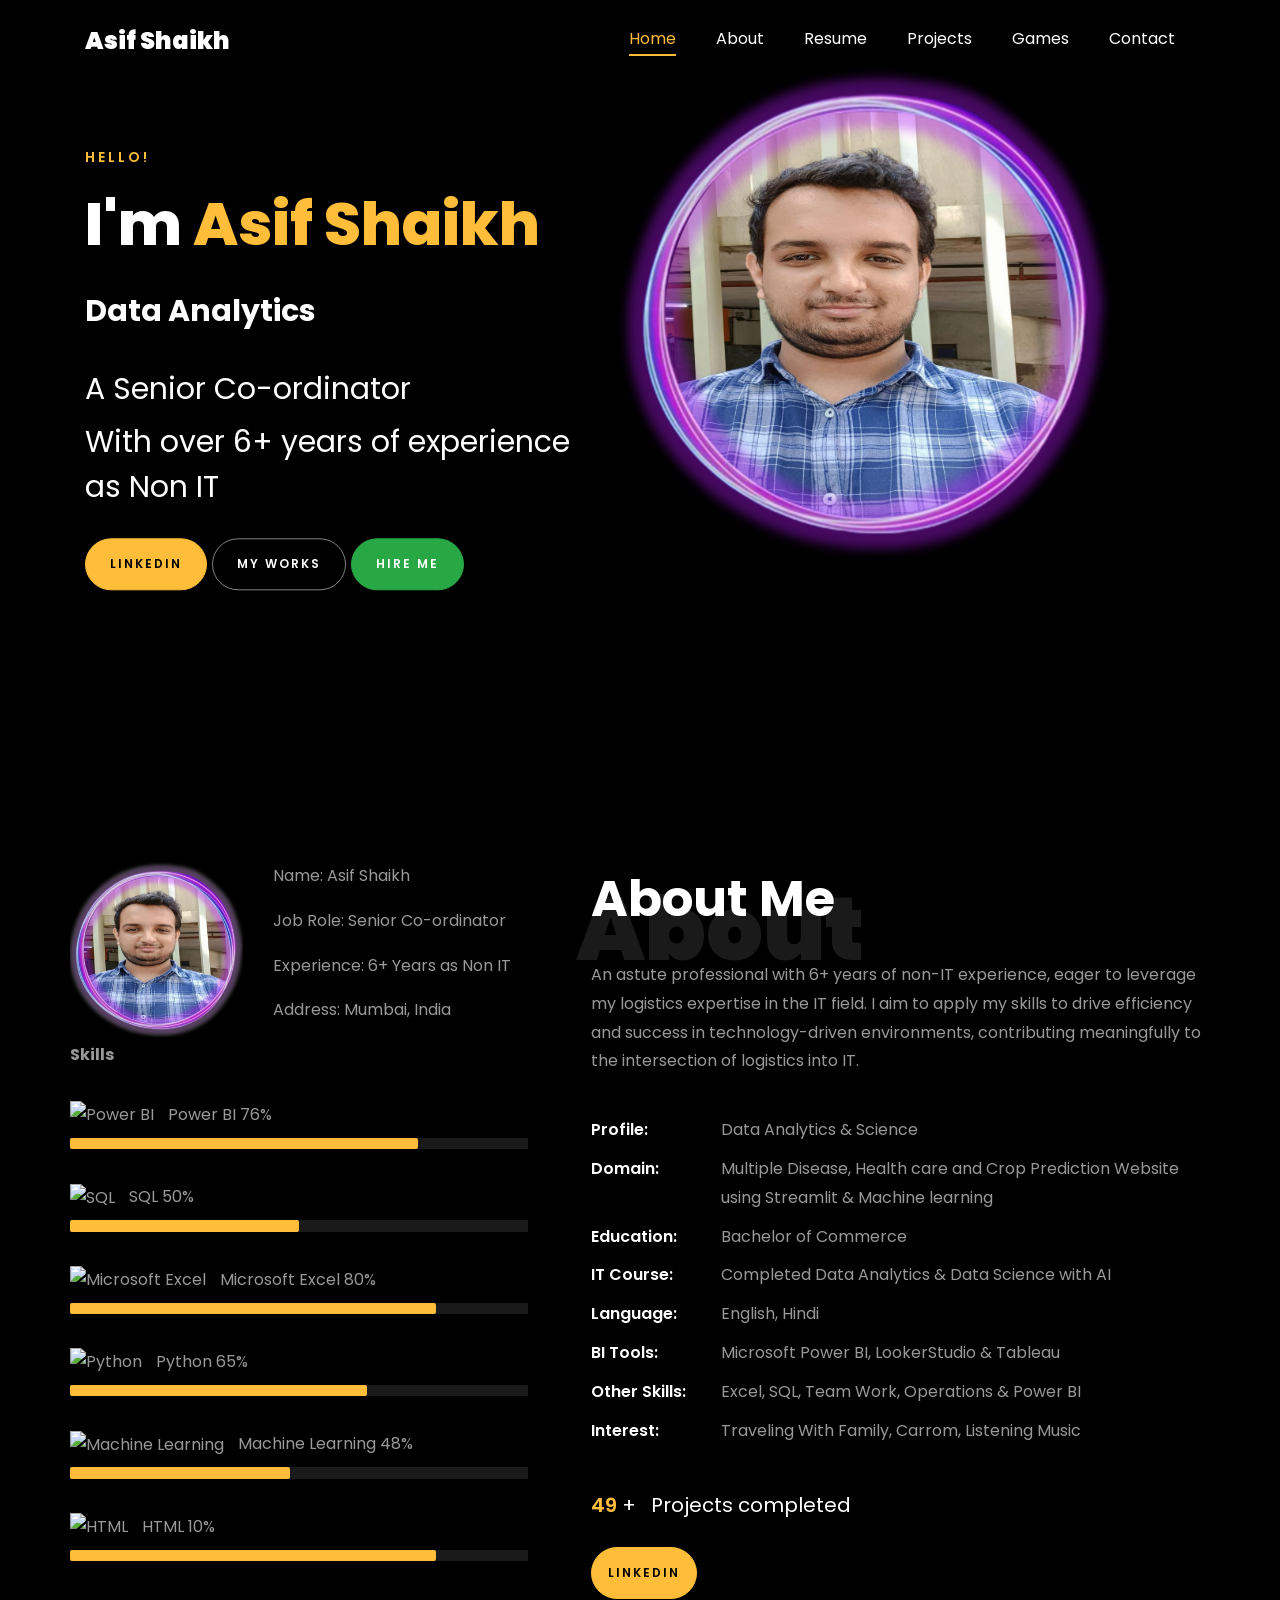
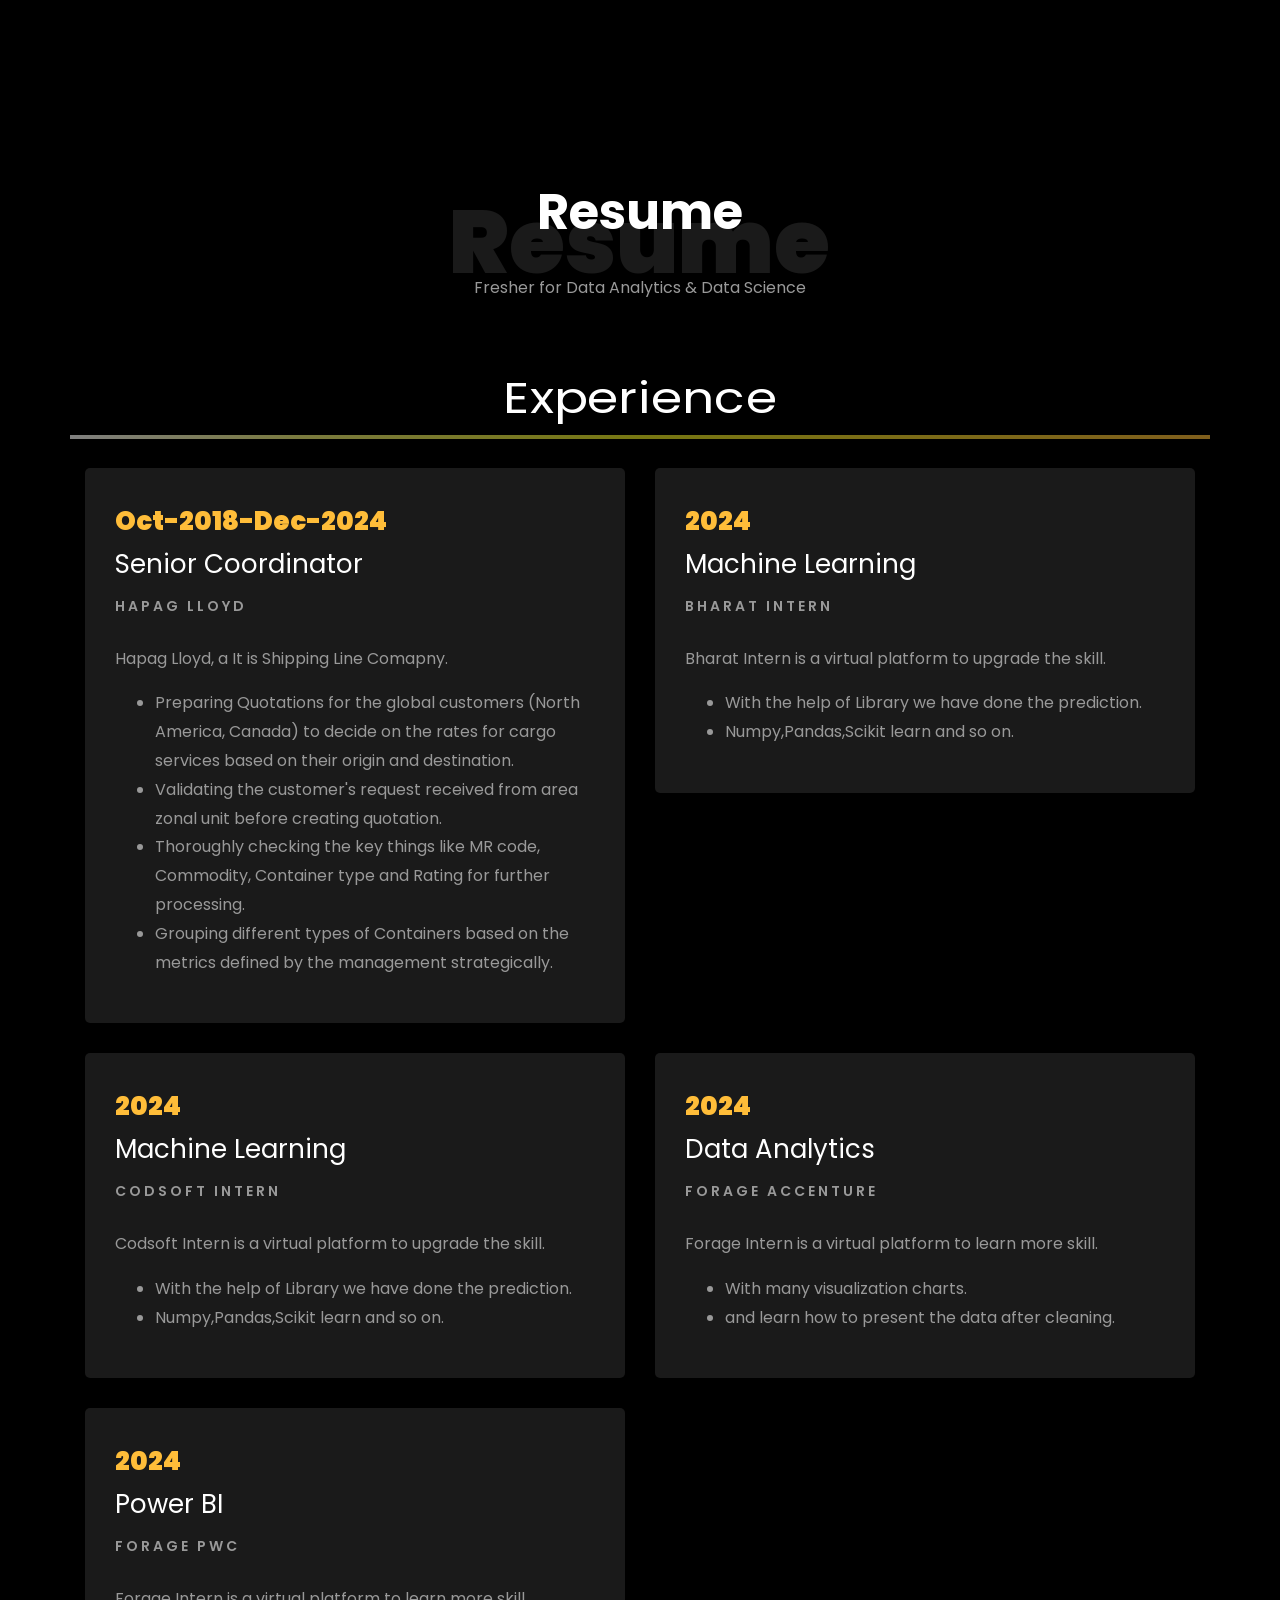
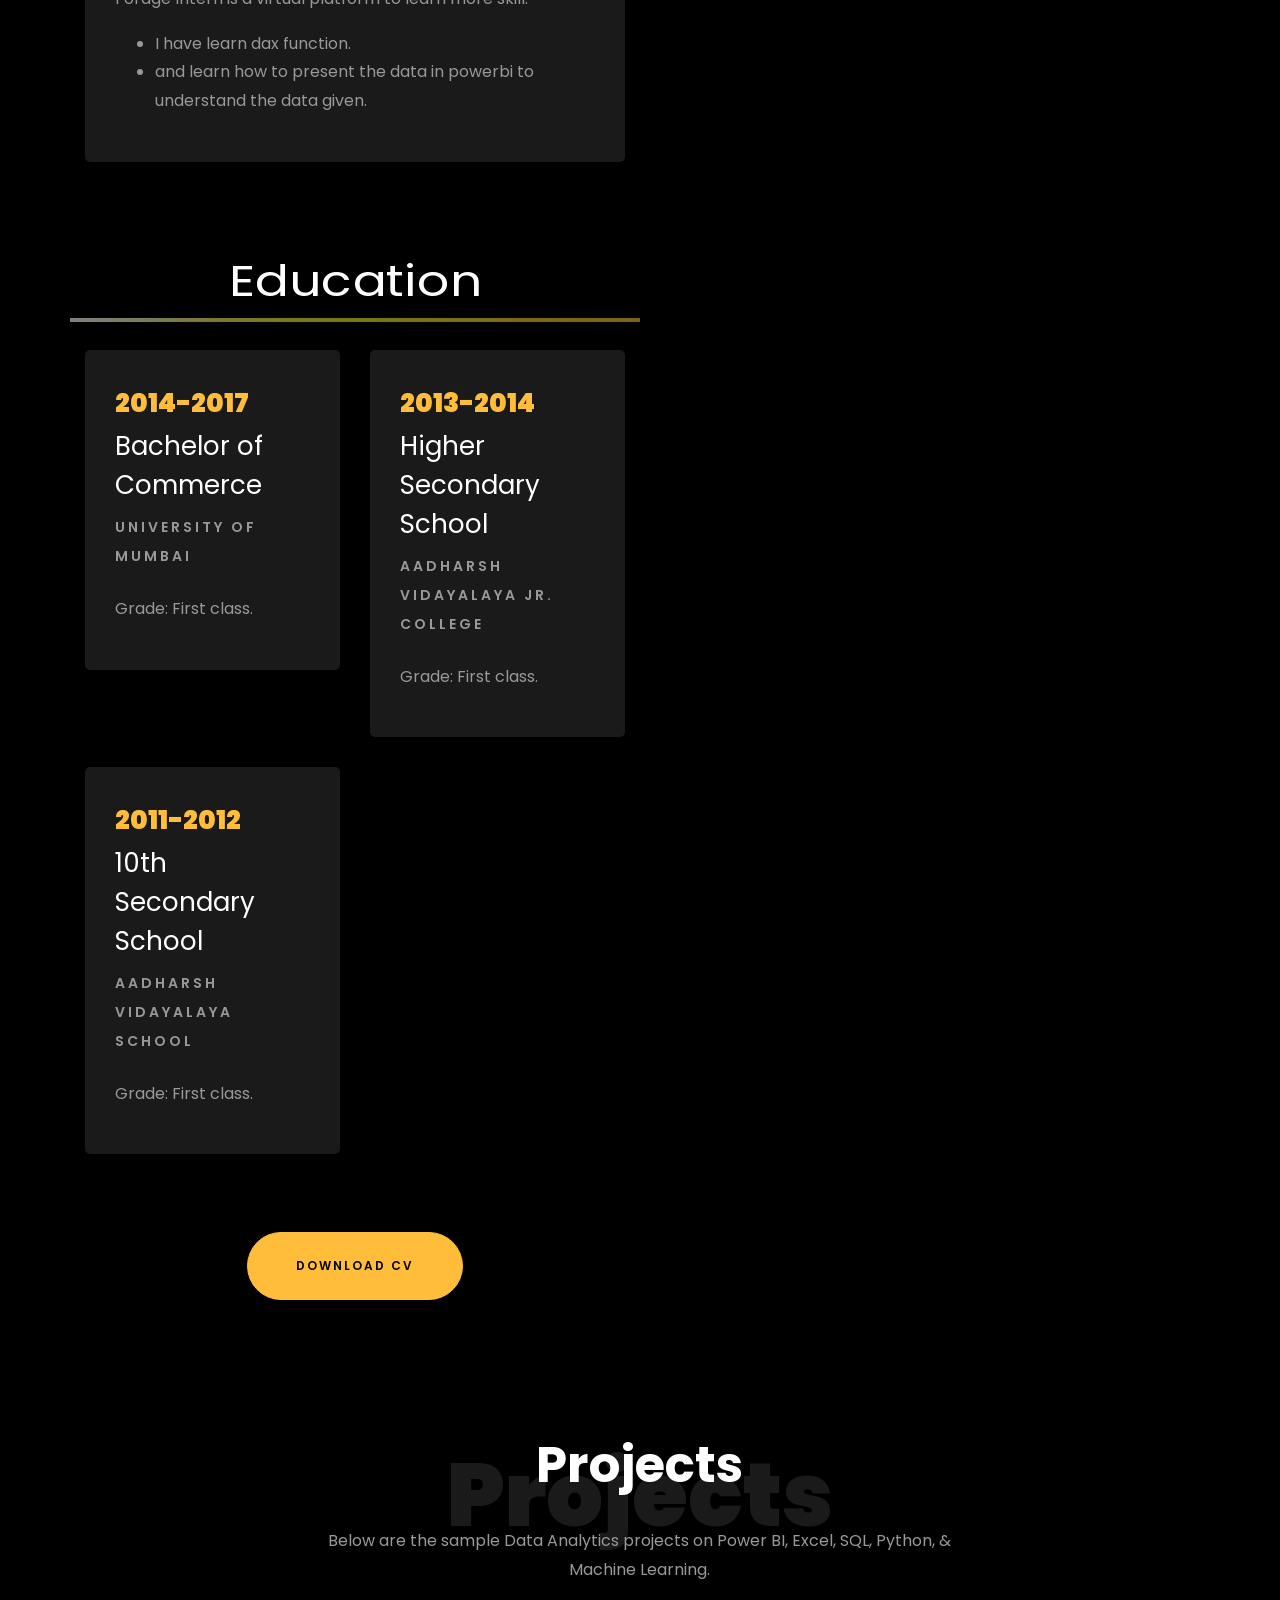
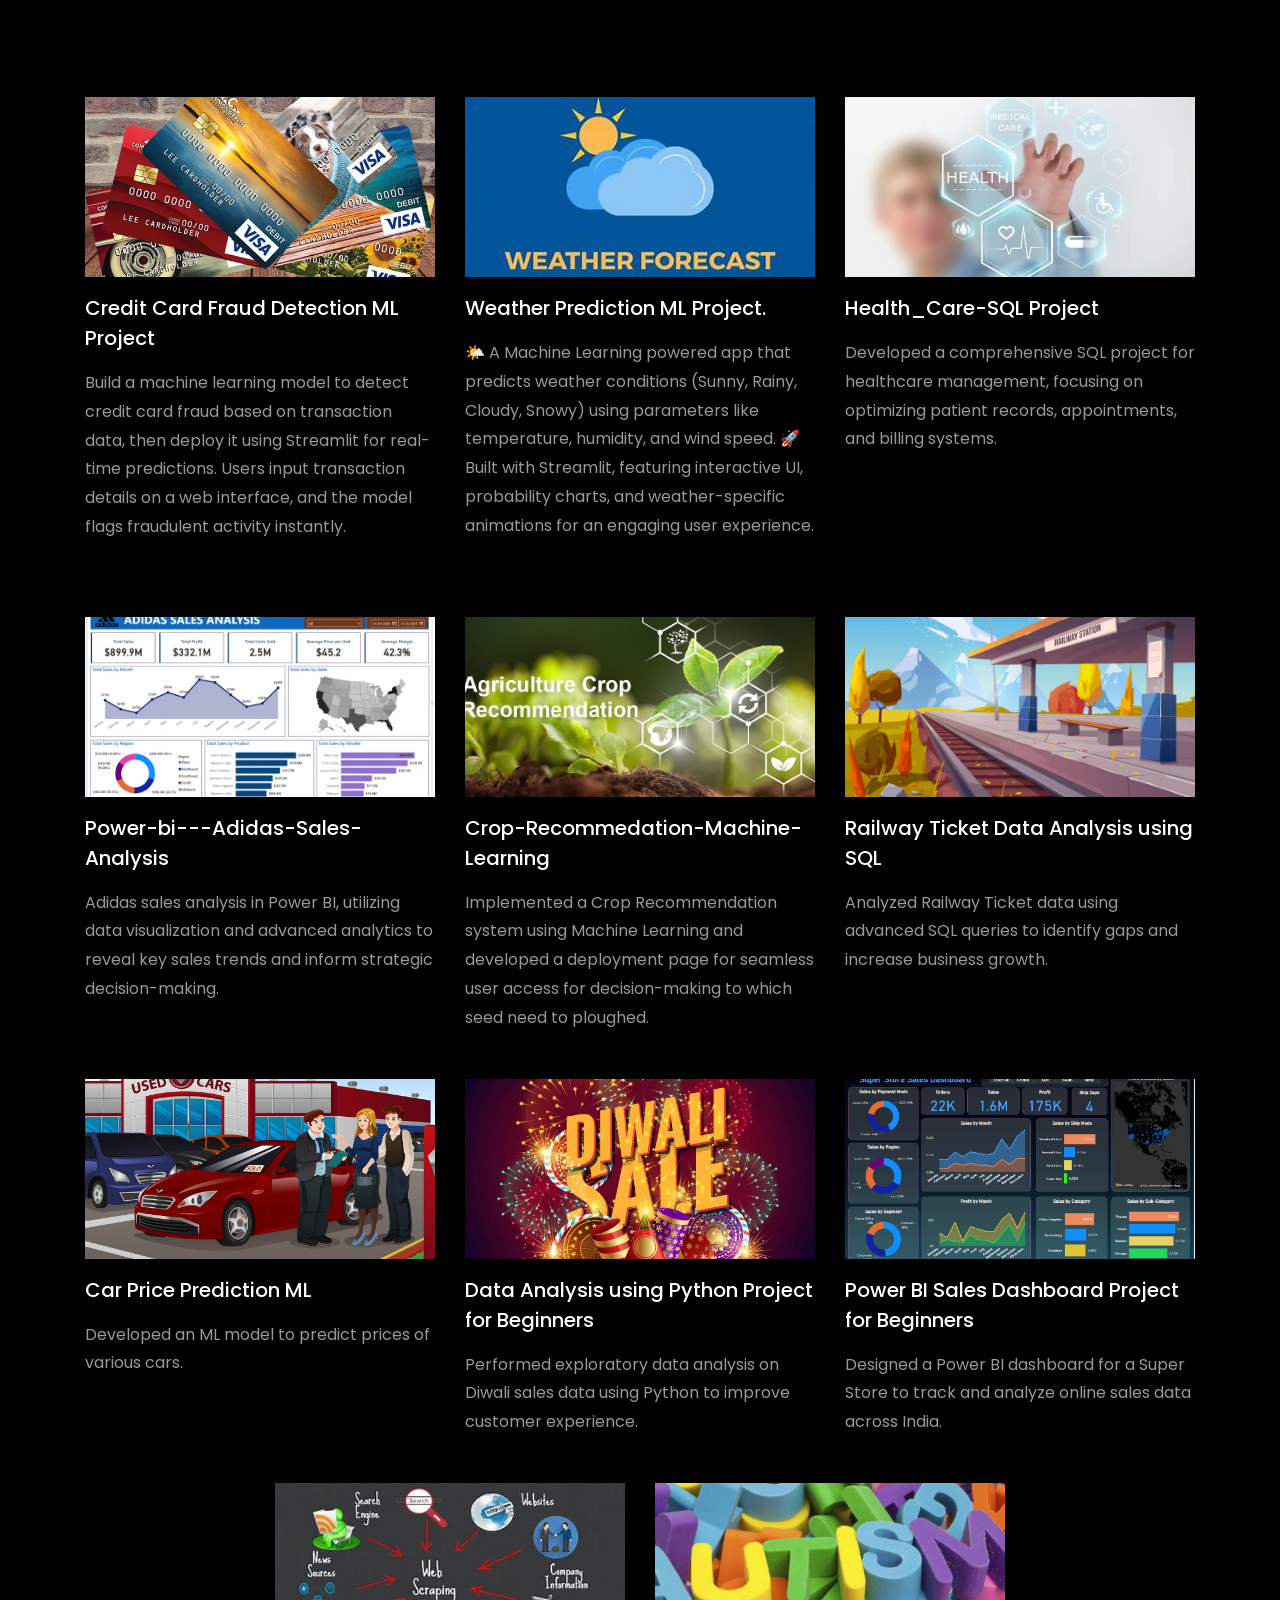
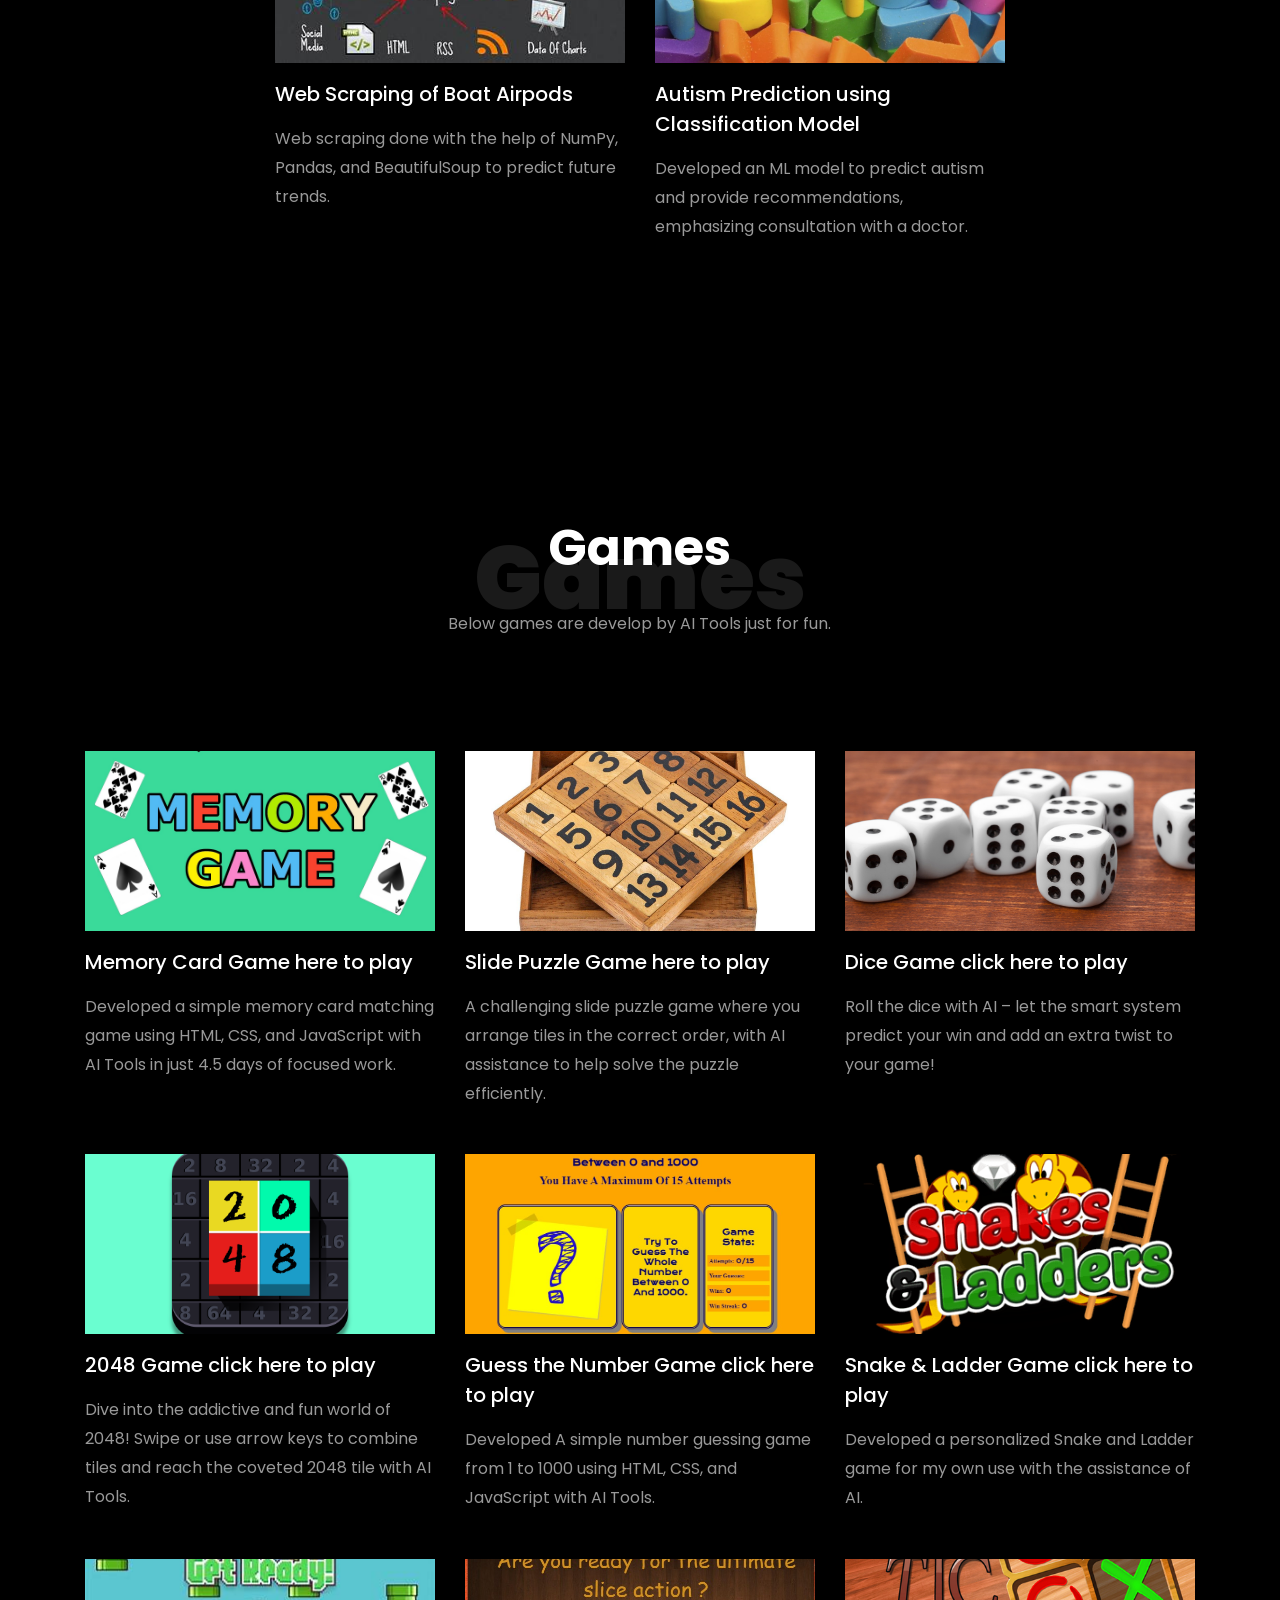
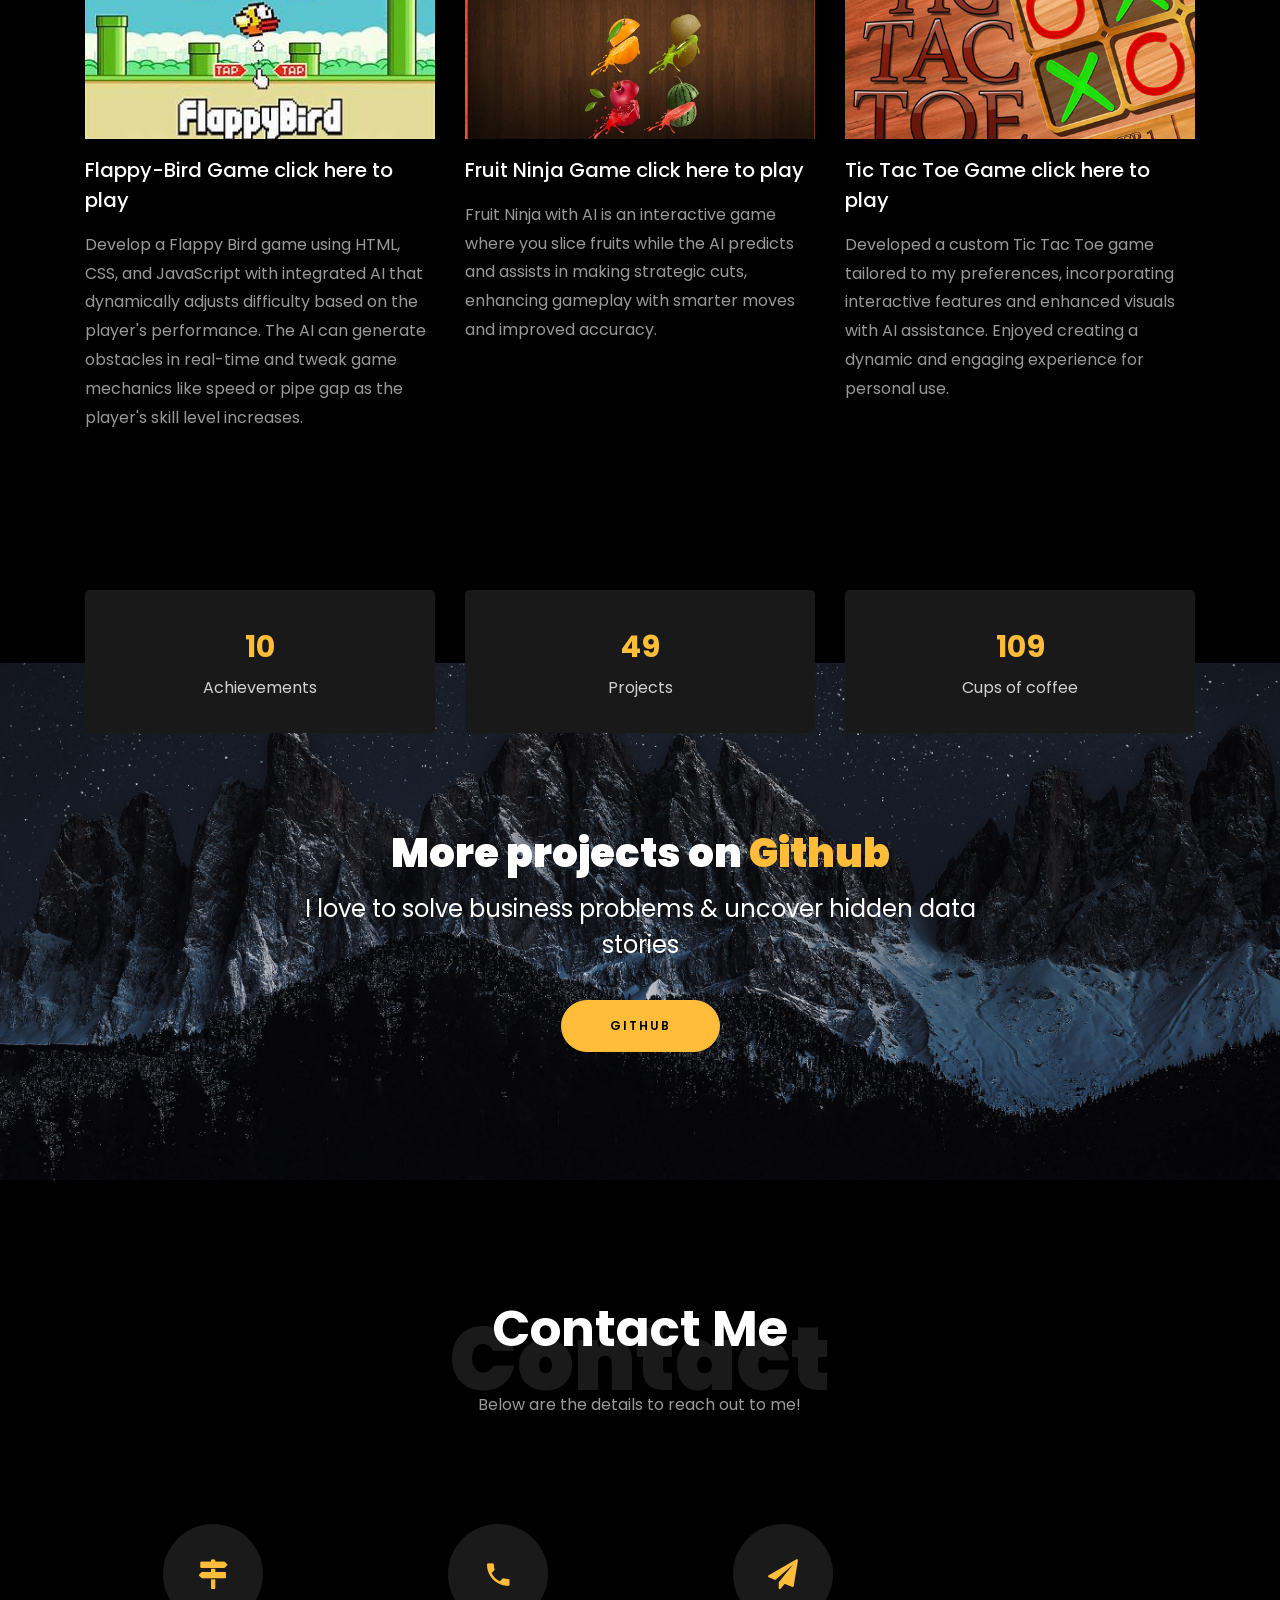
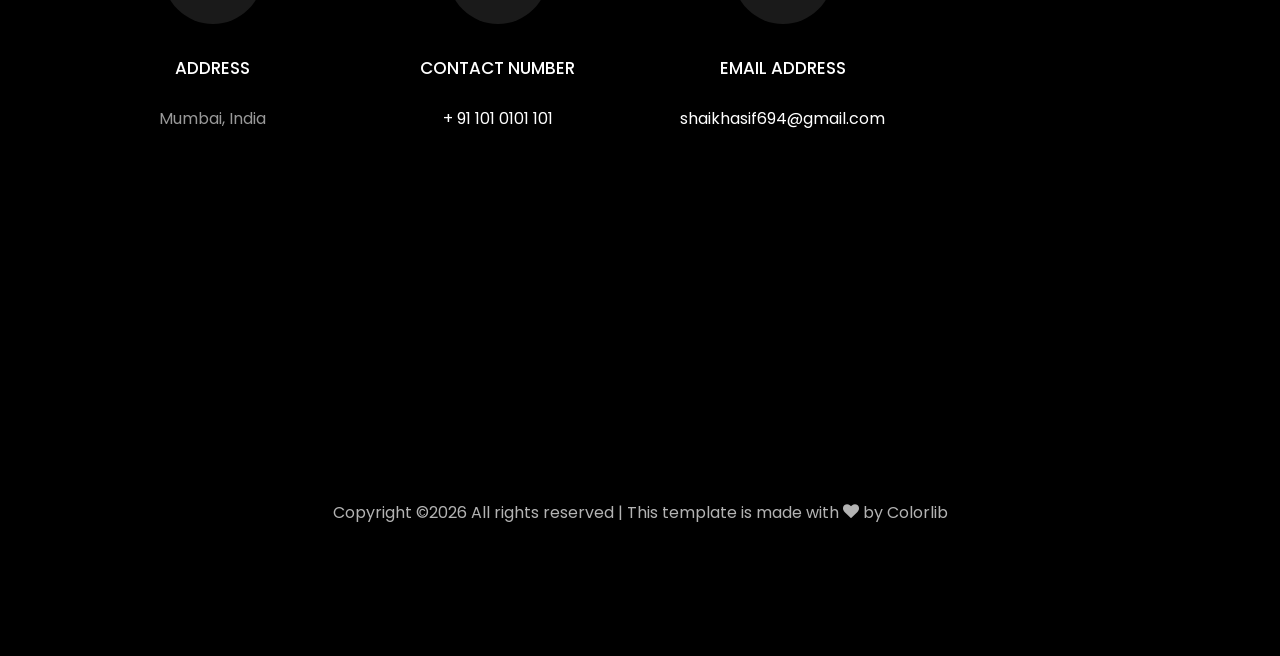
==== commit 48beb22f: "Update index.html" ====
--- a/index.html
+++ b/index.html
@@ -885,9 +885,9 @@
 			<br>
 			<br>
 			<div class="row justify-content-center">
-				<div class="col-md-7 ftco-animate text-center">
+				<!-- <div class="col-md-7 ftco-animate text-center">
 					<h2>Have a<span> Question?  </span> <a href="https://forms.gle/uLaTShUKXraAvHJ77" class="btn btn-primary py-3 px-5">Click Here</a> </h2>
-				</div>
+				</div> -->
 			</div>
 				<br>
 					<ul class="ftco-footer-social list-unstyled d-flex justify-content-center align-items-center mb-0">
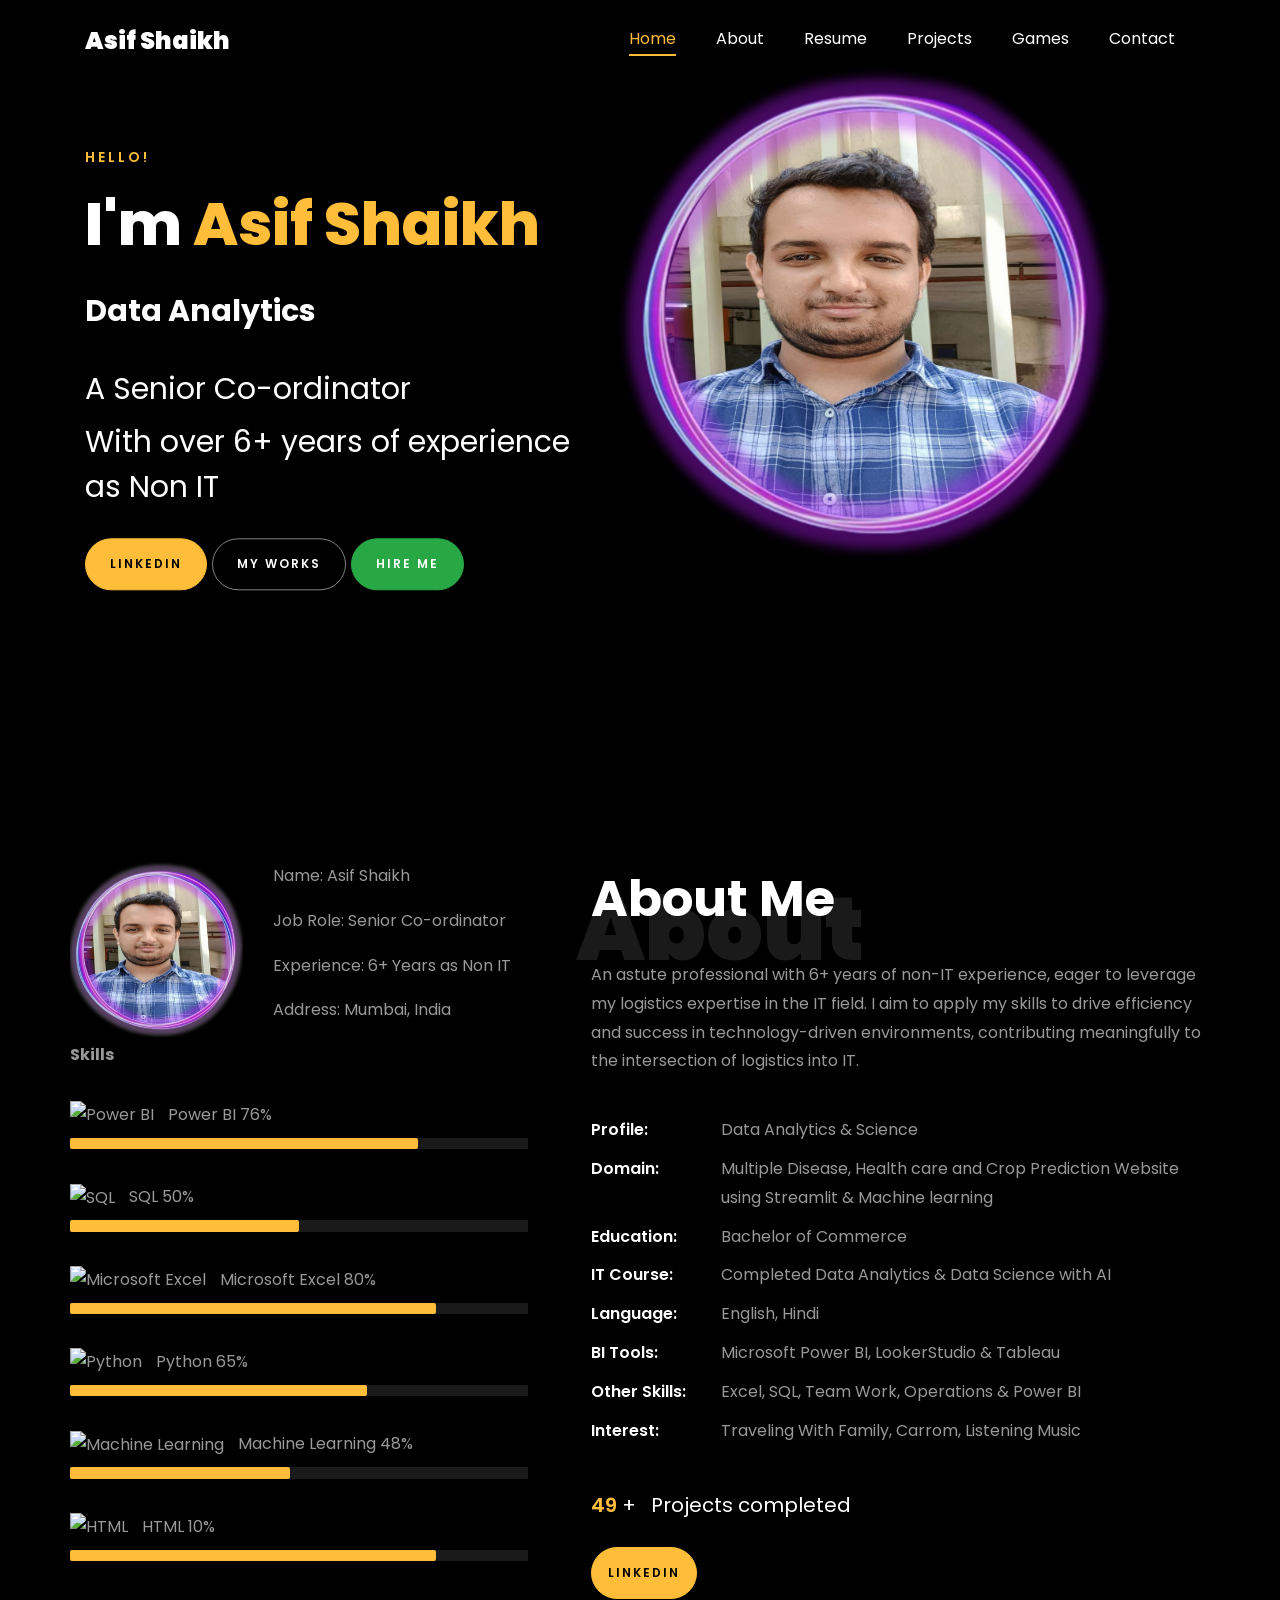
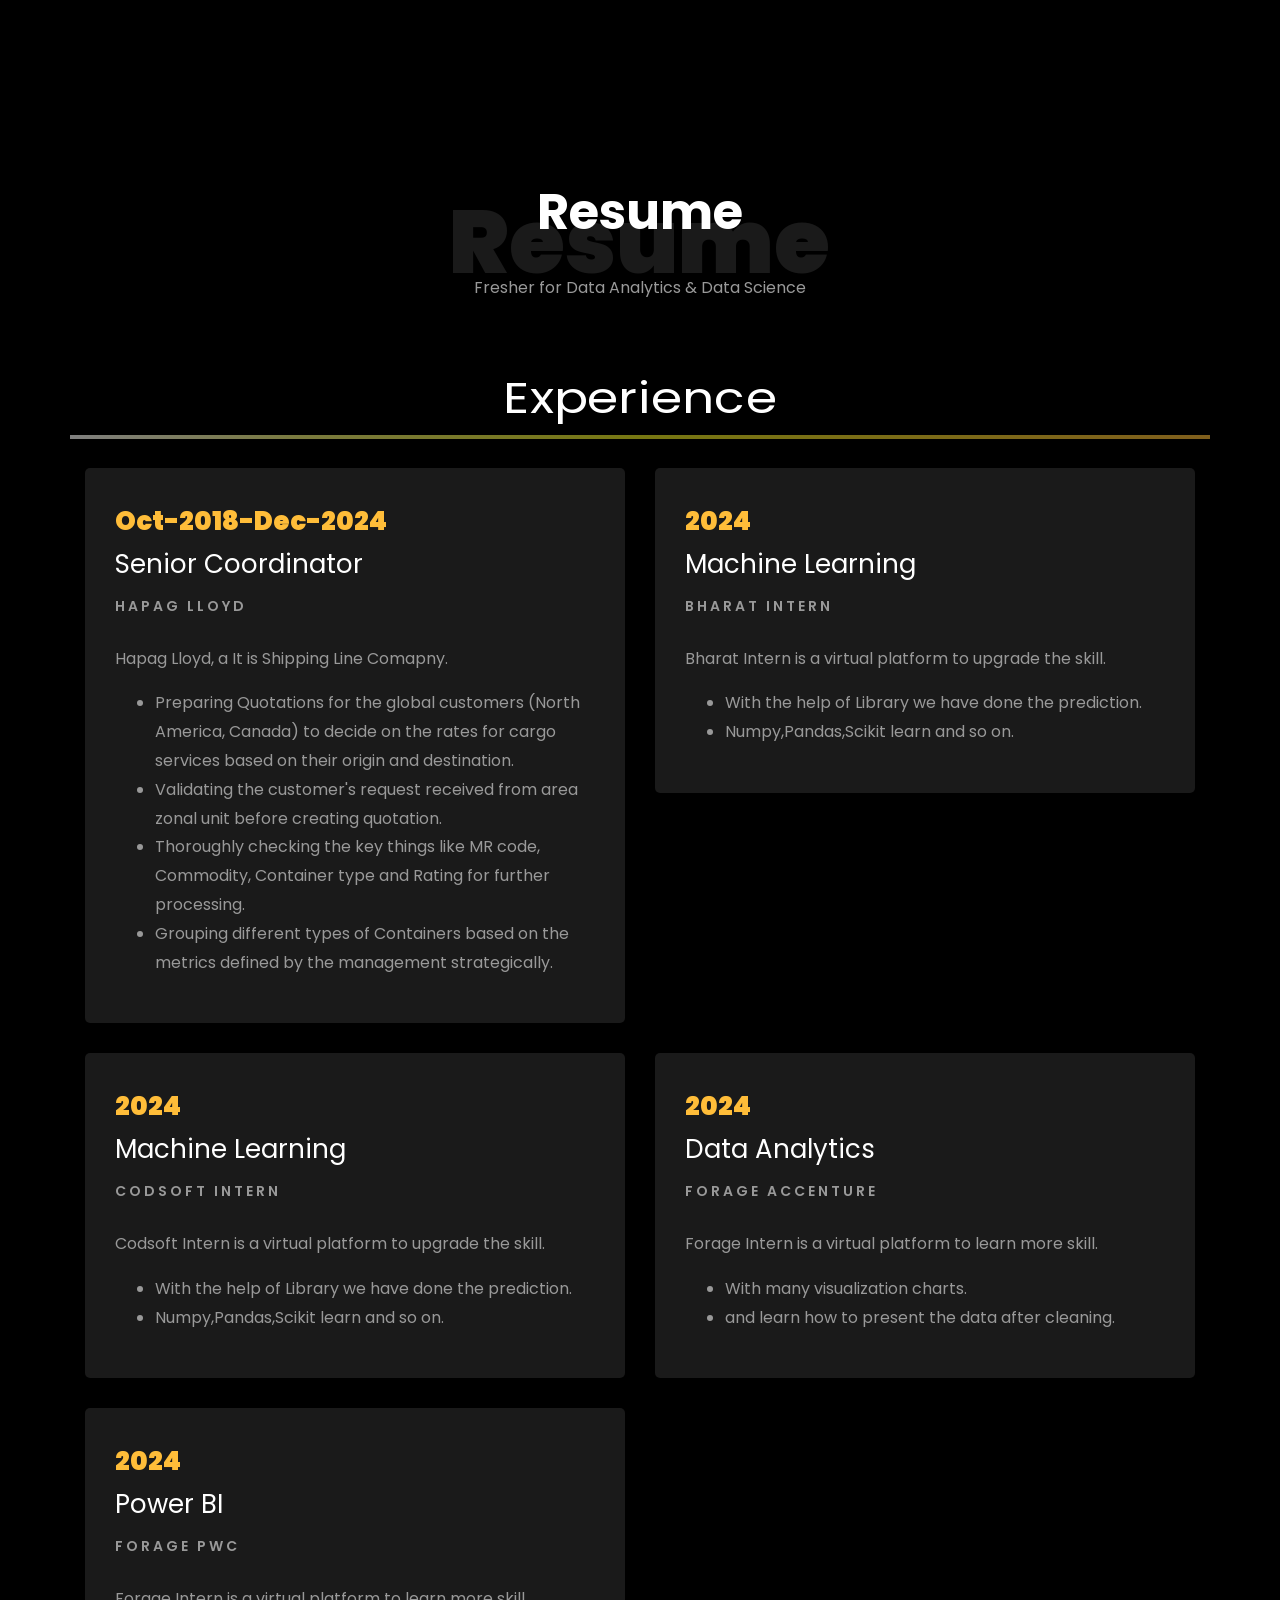
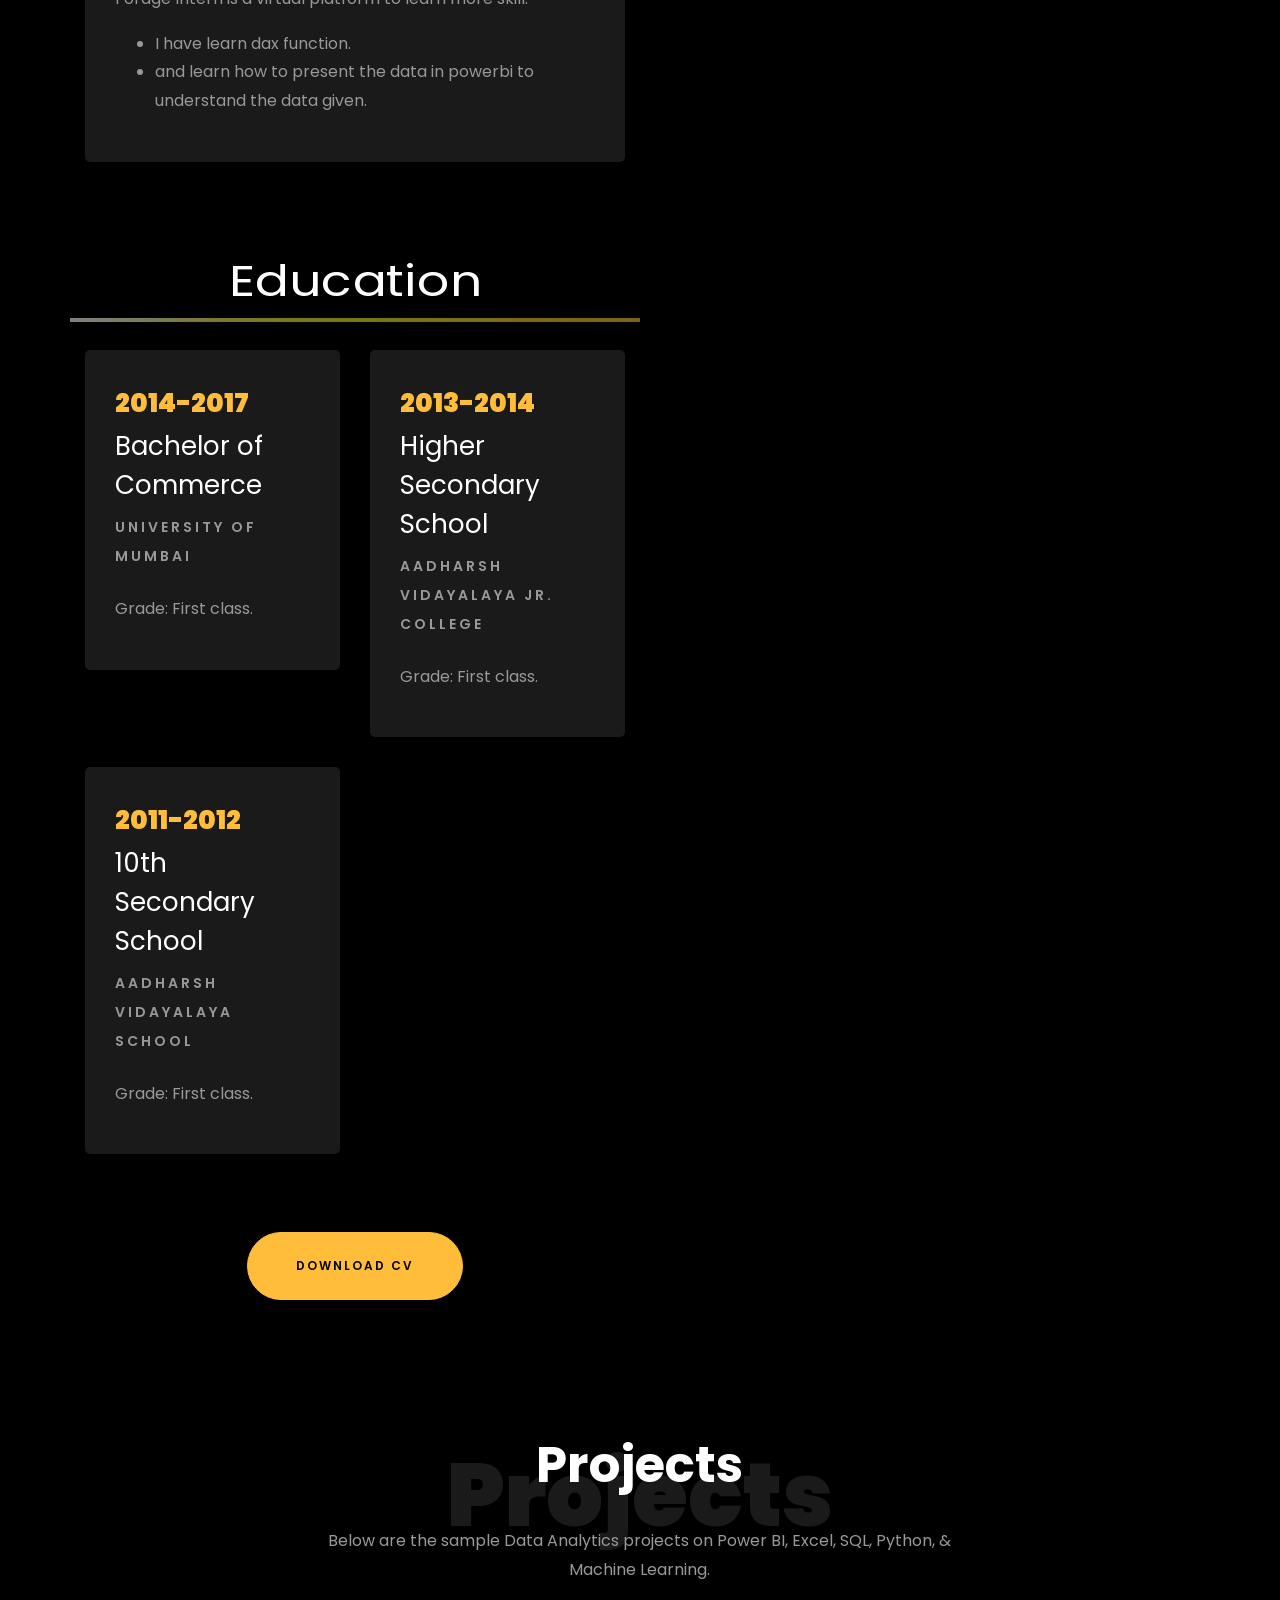
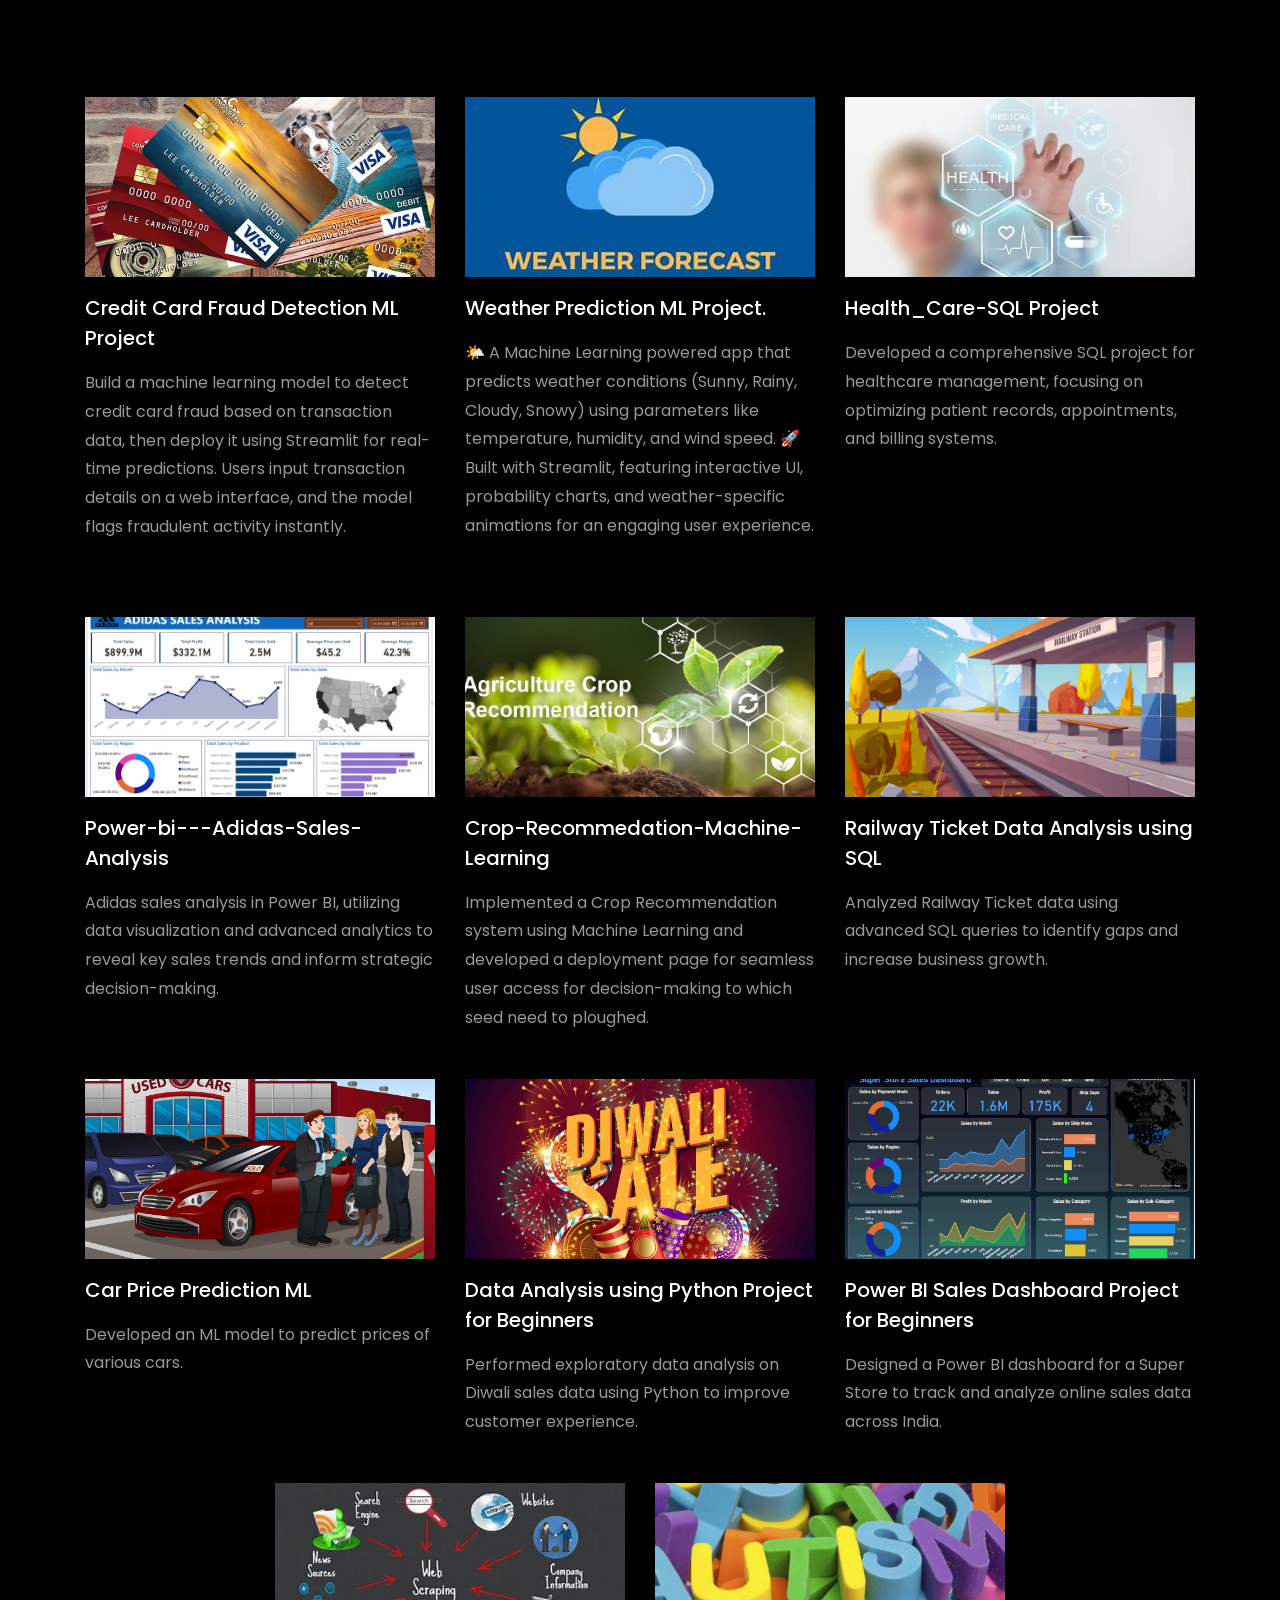
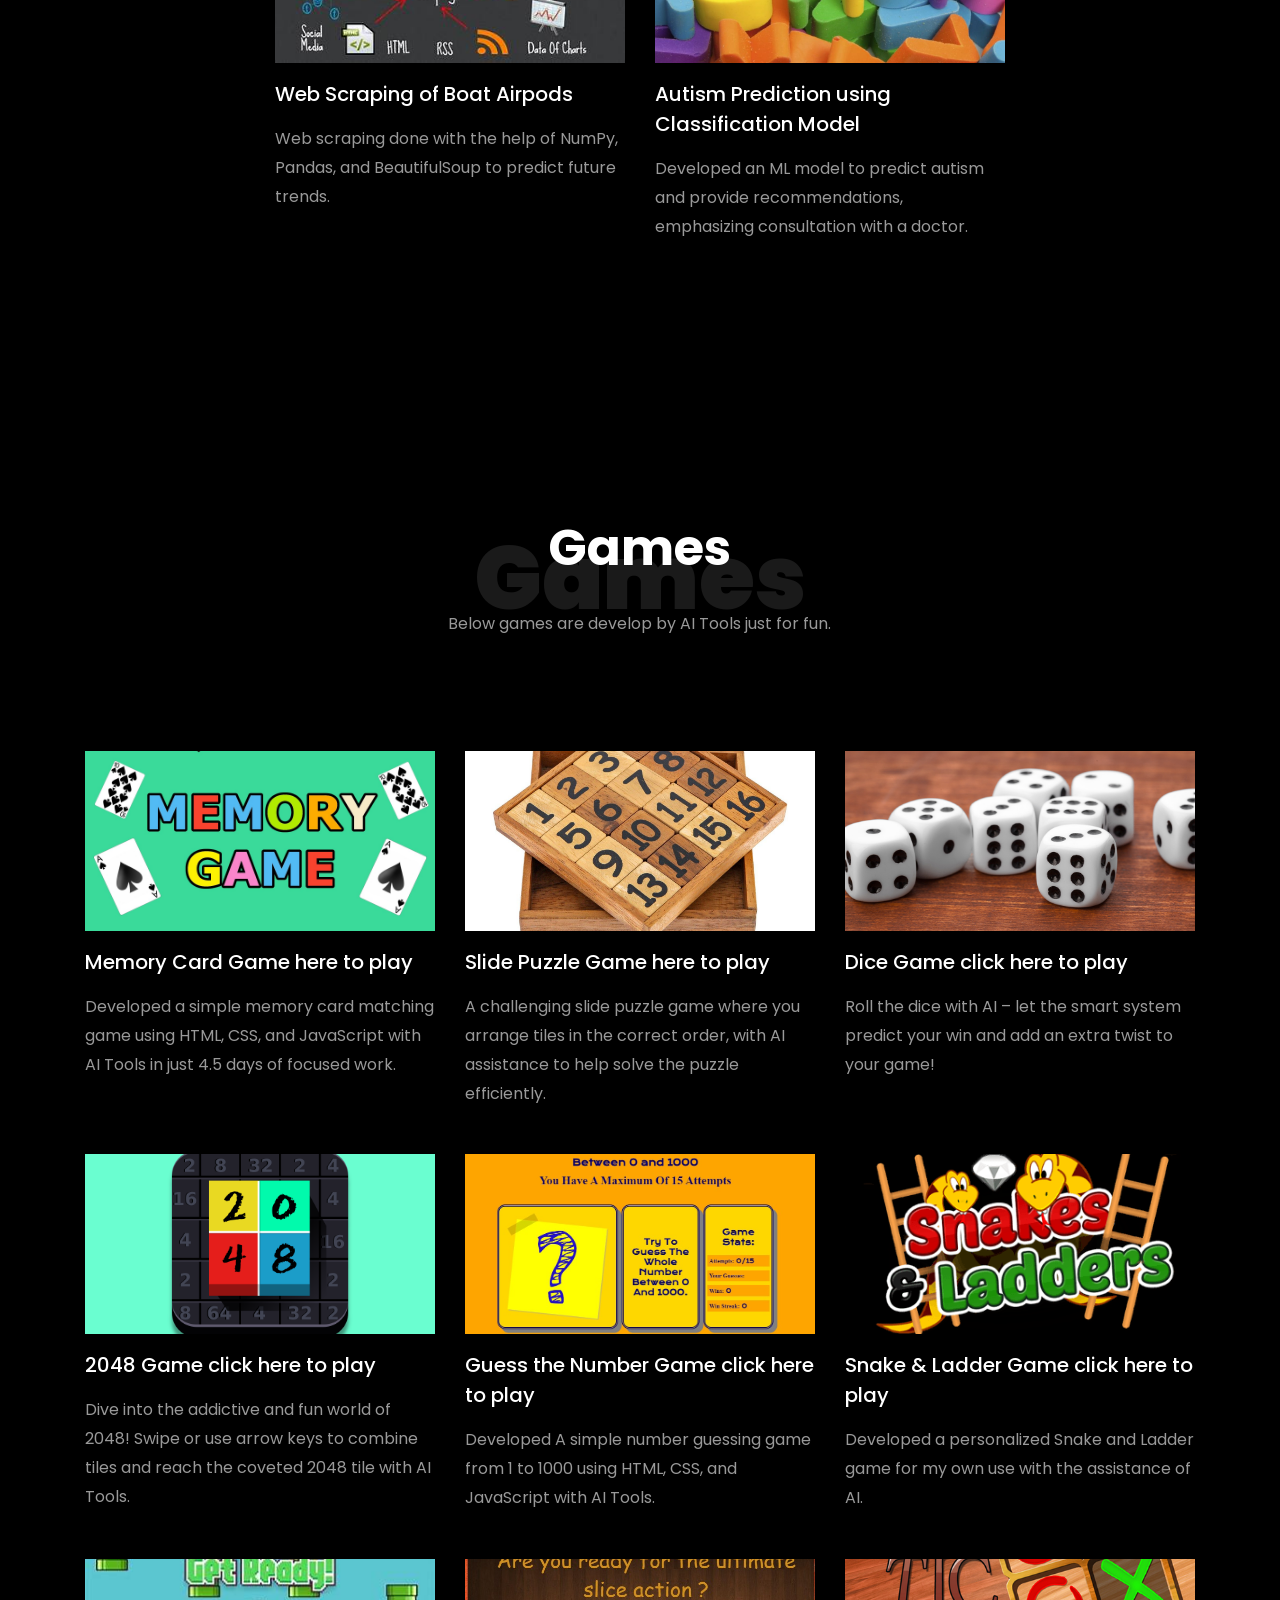
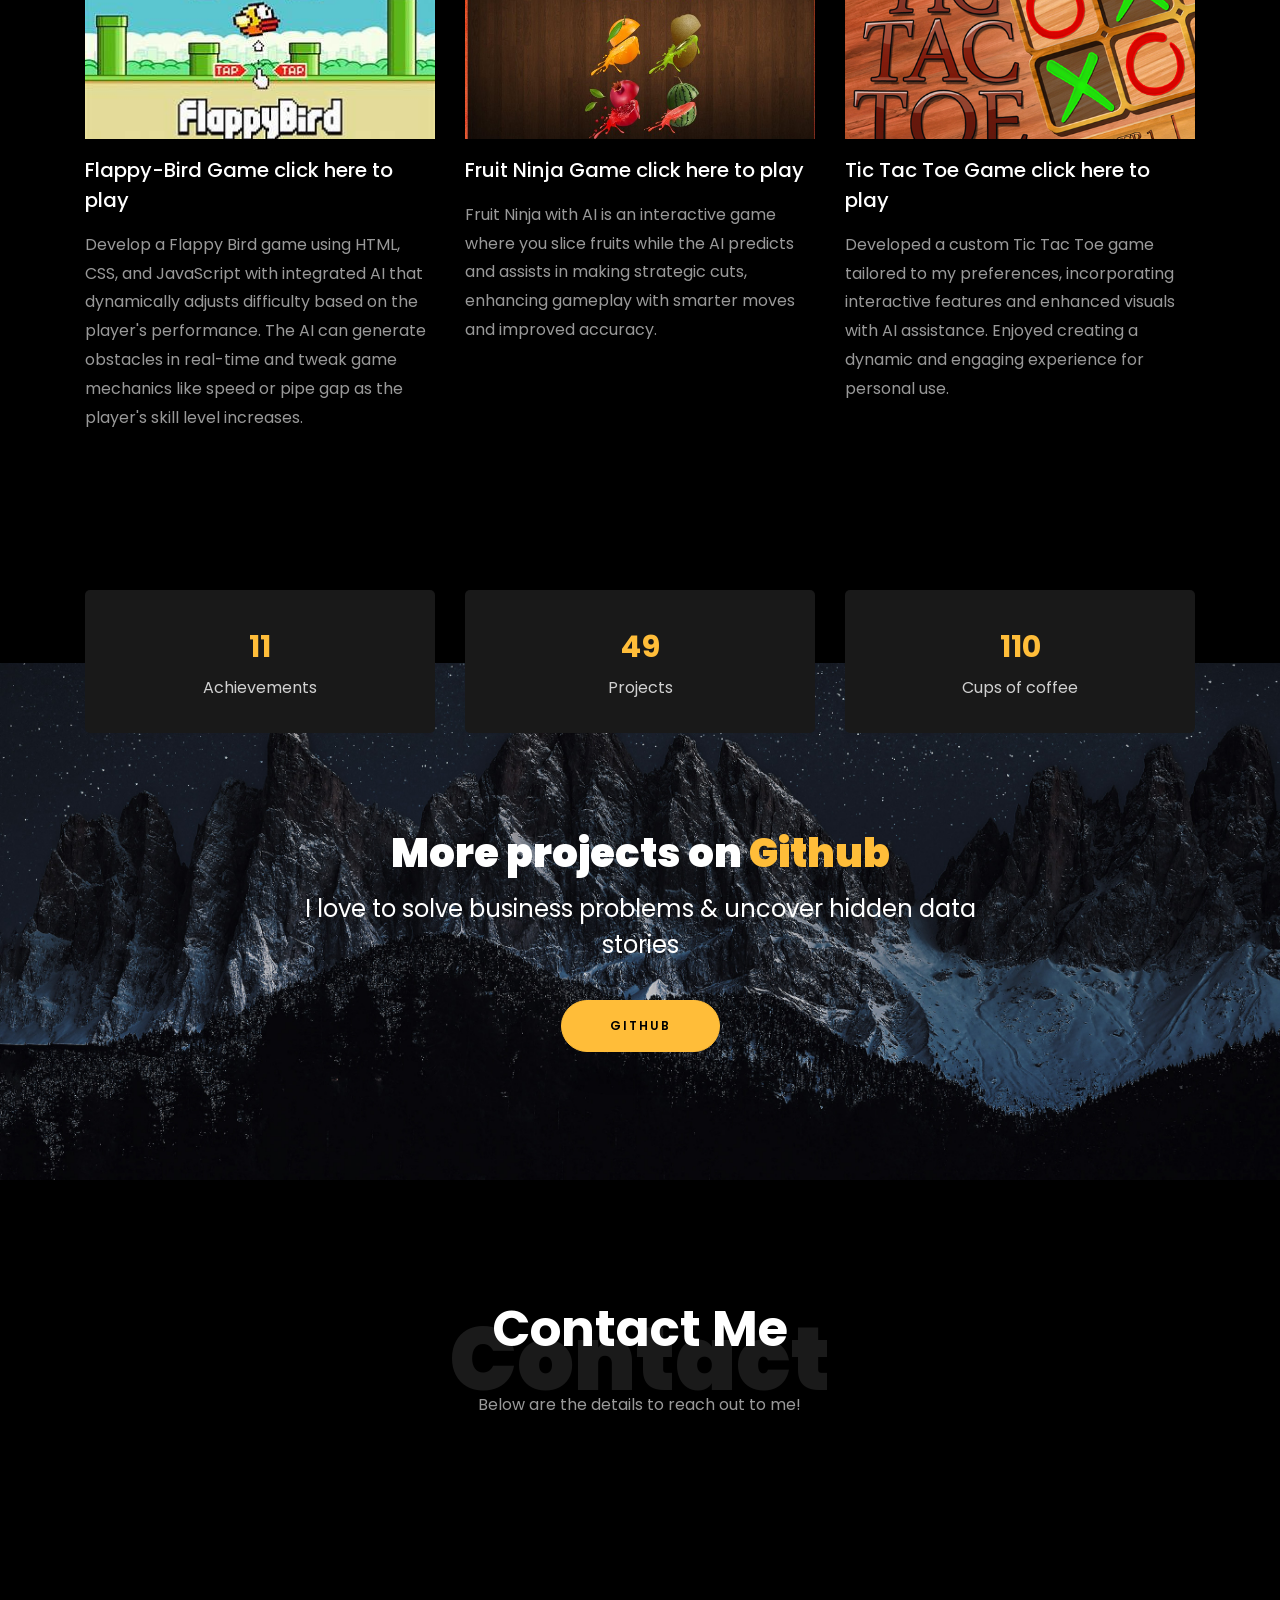
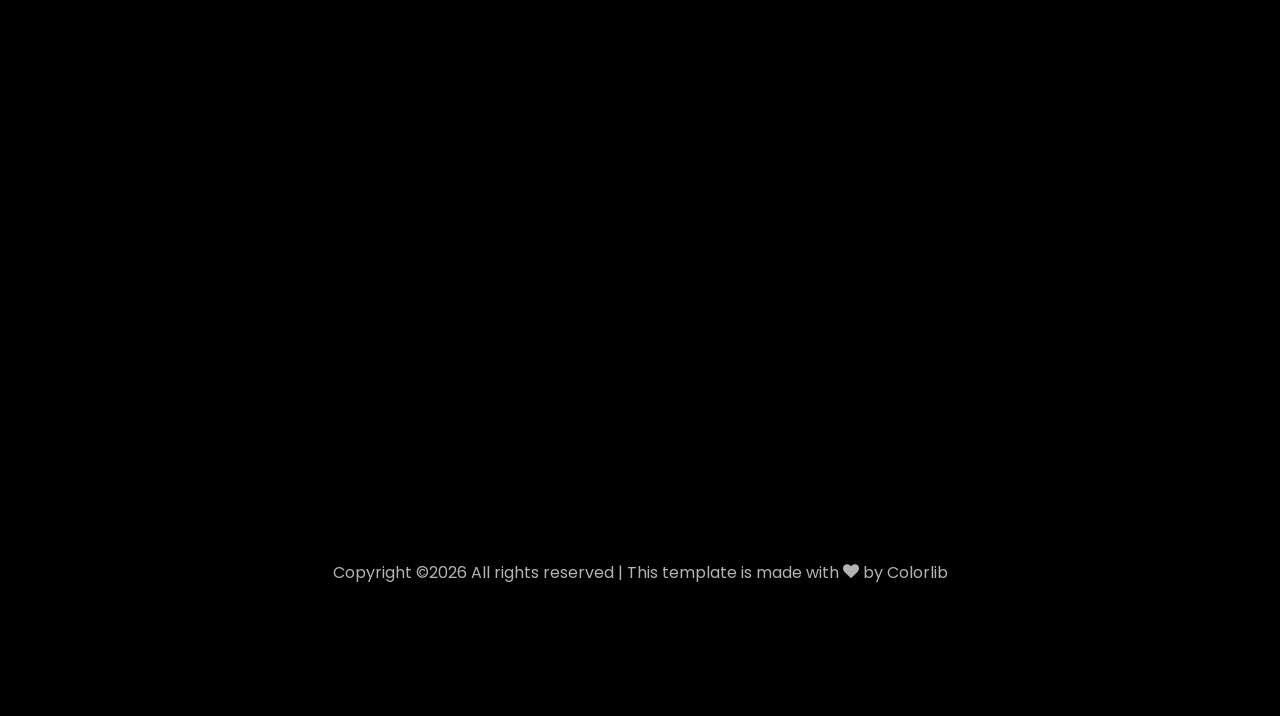
==== commit 8b3ea608: "Update index.html" ====
--- a/index.html
+++ b/index.html
@@ -885,9 +885,9 @@
 			<br>
 			<br>
 			<div class="row justify-content-center">
-				<!-- <div class="col-md-7 ftco-animate text-center">
-					<h2>Have a<span> Question?  </span> <a href="https://forms.gle/uLaTShUKXraAvHJ77" class="btn btn-primary py-3 px-5">Click Here</a> </h2>
-				</div> -->
+				<div class="col-md-7 ftco-animate text-center">
+					<h2>Have a<span> Question?  </span> <a href="https://forms.gle/RziCxm1tj5NenQry7" class="btn btn-primary py-3 px-5">Click Here</a> </h2>
+				</div>
 			</div>
 				<br>
 					<ul class="ftco-footer-social list-unstyled d-flex justify-content-center align-items-center mb-0">
